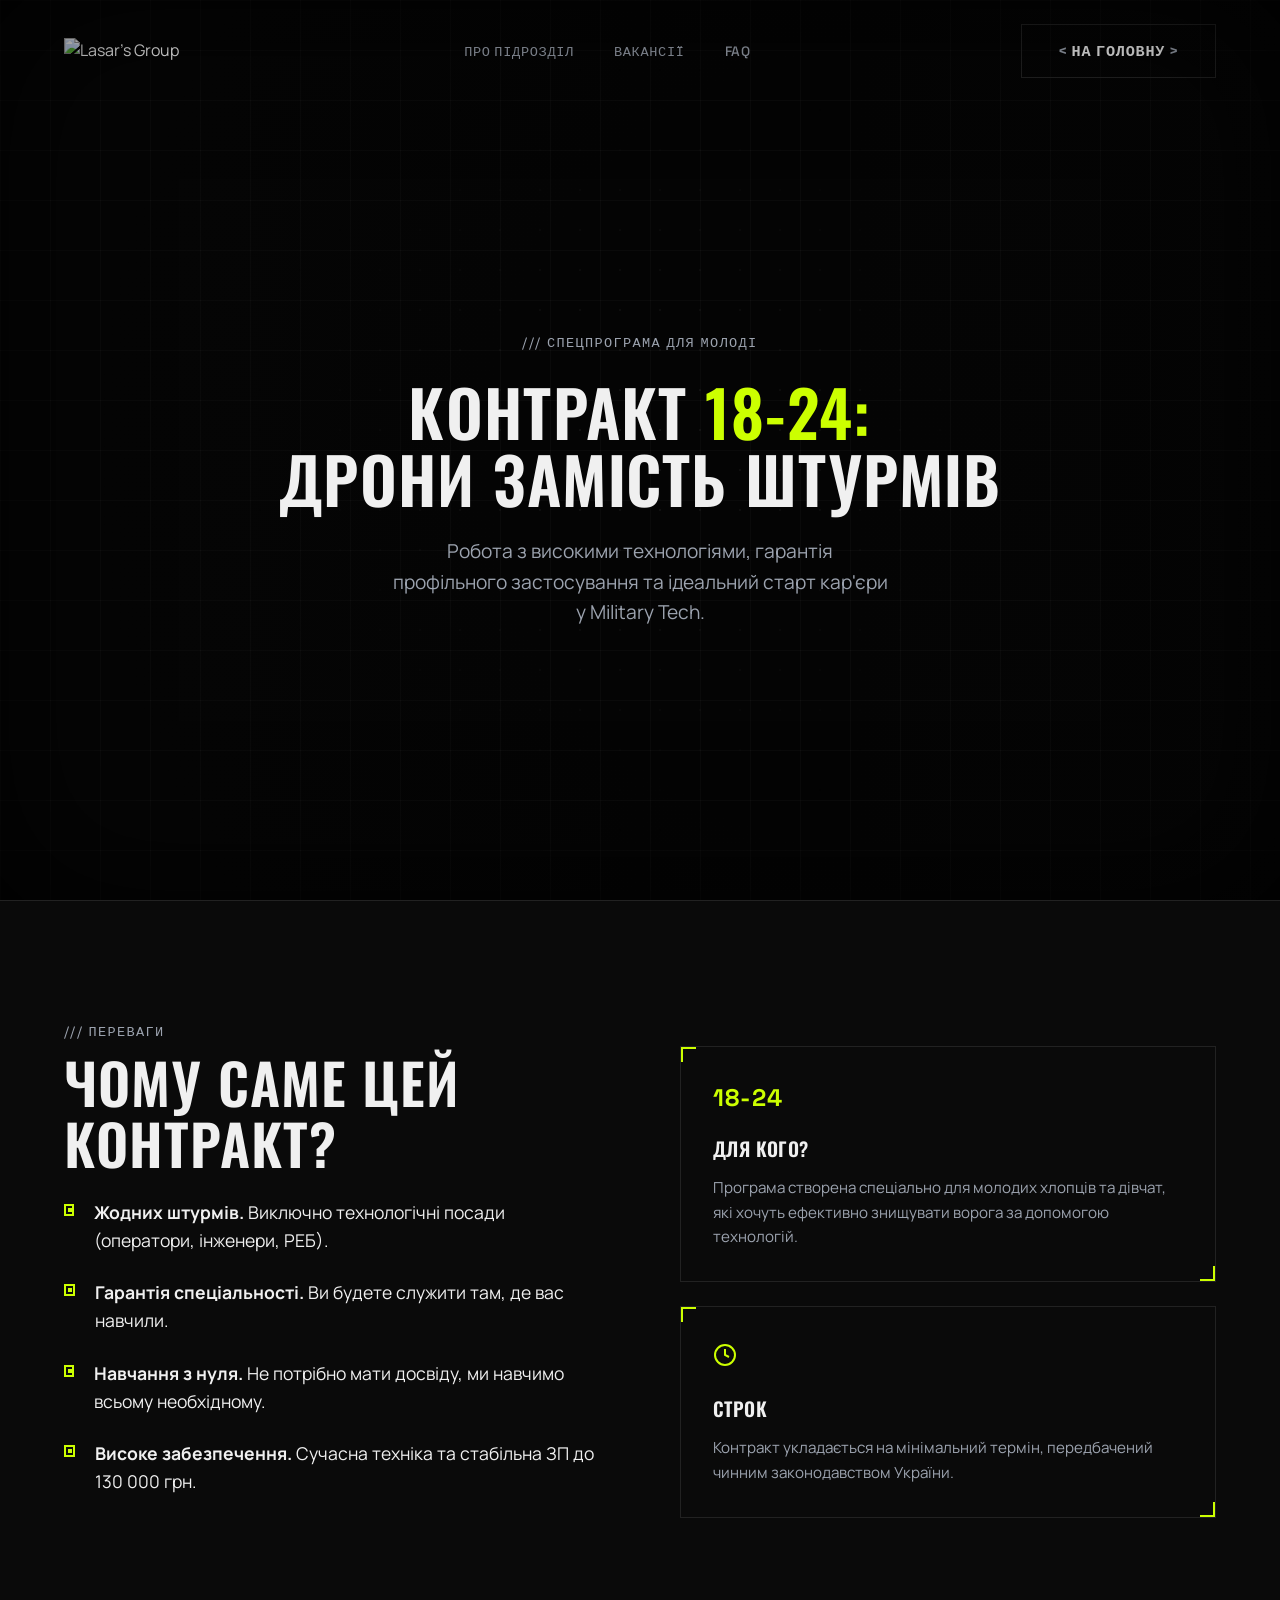
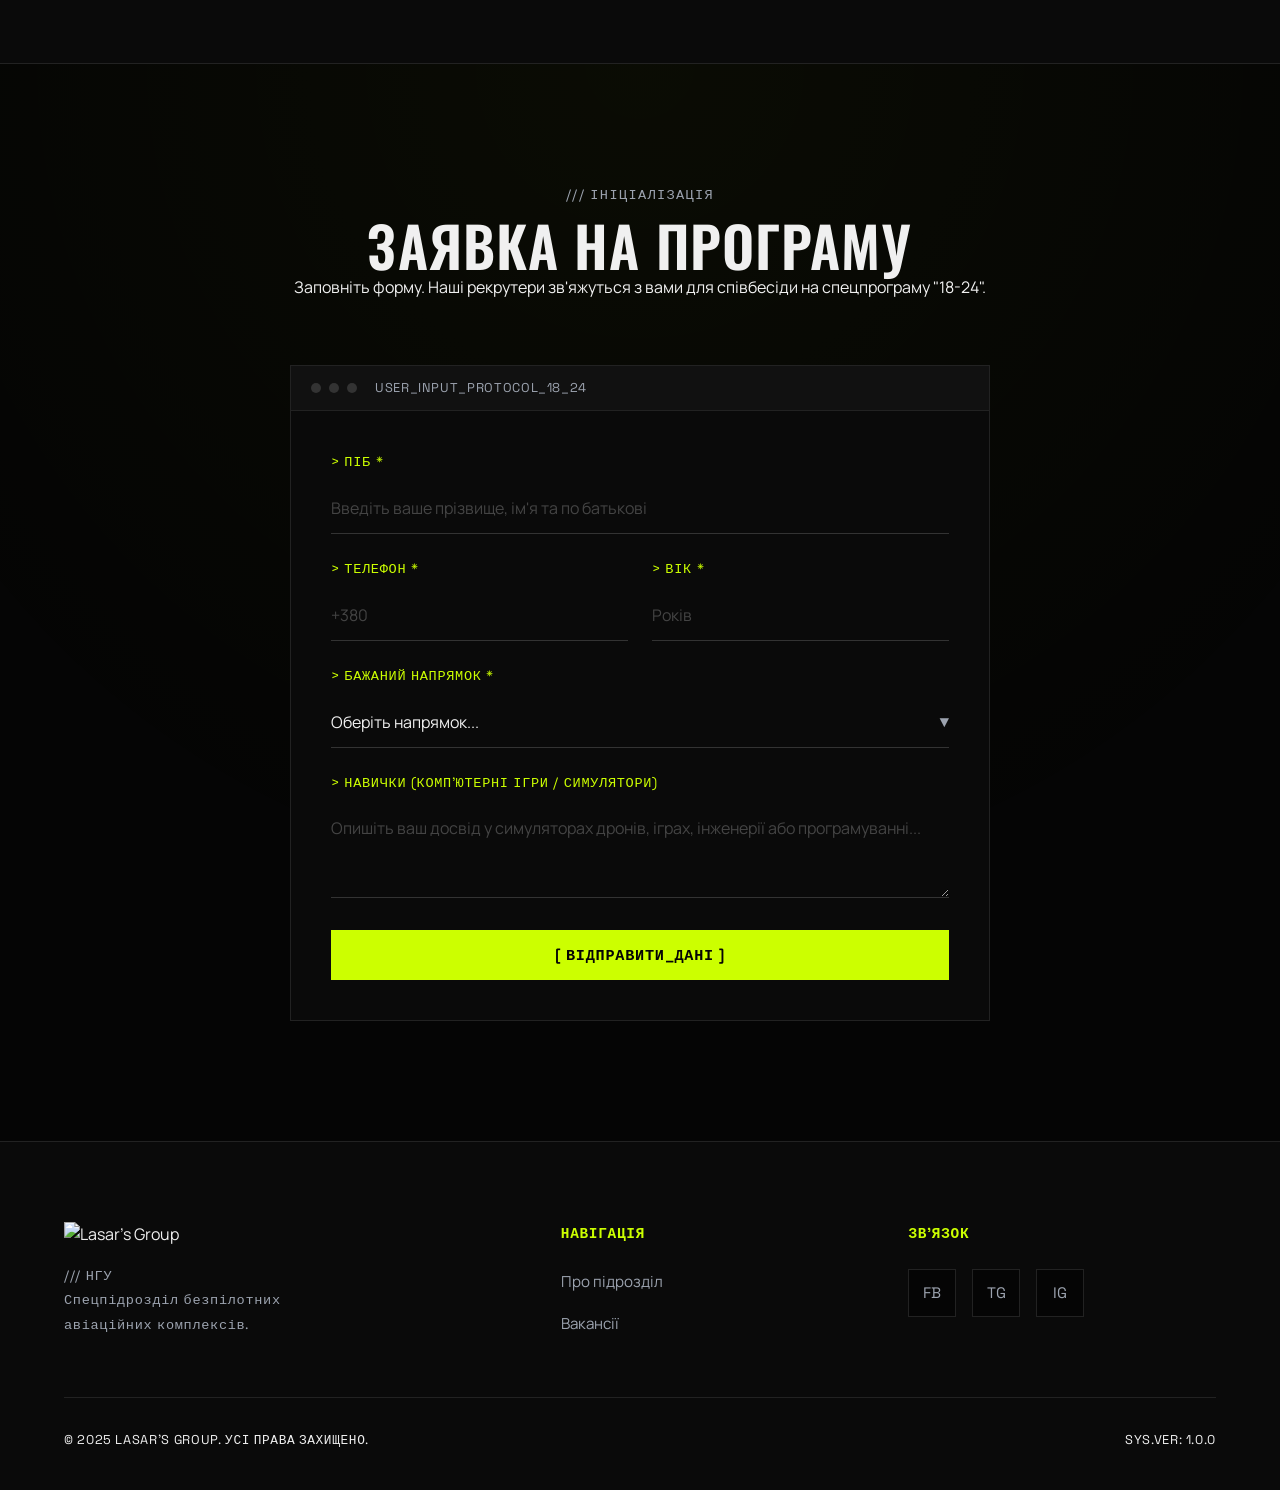
==== contract.html @ ac6b9179 "add separate contract 18-24 page" ====
<!DOCTYPE html>
<html lang="uk">
<head>
    <meta charset="UTF-8">
    <meta name="viewport" content="width=device-width, initial-scale=1.0">
    <meta name="description" content="Спецпрограма «Контракт 18-24: дрони» у спецпідрозділі Lasar's group. Ідеальний старт кар'єри у Military Tech без штурмових підрозділів.">
    <title>Контракт 18-24: Дрони — Lasar's Group</title>
    
    <link rel="icon" type="image/png" href="https://lasarsgroup.army/assets/logo-header-D6M71Ddd.png">
    <link rel="preconnect" href="https://fonts.googleapis.com">
    <link rel="preconnect" href="https://fonts.gstatic.com" crossorigin>
    <link href="https://fonts.googleapis.com/css2?family=Manrope:wght@400;500;600&family=Oswald:wght@500;600;700&family=Space+Grotesk:wght@500;700&display=swap" rel="stylesheet">
    <link rel="stylesheet" href="style.css">
</head>
<body>

    <div class="hud-overlay"></div>

    <!-- Header Navigation -->
    <header class="header" id="header">
        <div class="container header-inner">
            <a href="index.html" class="logo">
                <img src="https://lasarsgroup.army/assets/logo-header-D6M71Ddd.png" alt="Lasar's Group" width="130">
            </a>
            <nav class="nav">
                <ul class="nav-list">
                    <li><a href="index.html#about" class="nav-link">Про підрозділ</a></li>
                    <li><a href="index.html#vacancies" class="nav-link">Вакансії</a></li>
                    <li><a href="index.html#faq" class="nav-link">FAQ</a></li>
                </ul>
            </nav>
            <a href="index.html" class="btn btn-outline nav-btn">
                <span class="btn-bracket"><</span> На головну <span class="btn-bracket">></span>
            </a>
            
            <button class="mobile-toggle" aria-label="Відкрити меню" id="mobile-toggle">
                <span></span>
                <span></span>
                <span></span>
            </button>
        </div>
        
        <!-- Mobile Menu -->
        <div class="mobile-menu" id="mobile-menu">
            <ul class="mobile-nav-list">
                <li><a href="index.html#about" class="mobile-link">Про підрозділ</a></li>
                <li><a href="index.html#vacancies" class="mobile-link">Вакансії</a></li>
                <li><a href="index.html#faq" class="mobile-link">FAQ</a></li>
            </ul>
            <a href="index.html" class="btn btn-primary mobile-apply">На головну</a>
        </div>
    </header>

    <main>
        <!-- Contract Hero -->
        <section class="hero" style="min-height: 60vh;">
            <div class="hero-bg" style="opacity: 0.2; background-image: url('https://lasarsgroup.army/assets/finaly-accept-3Ueftpqy.png');"></div>
            <div class="hero-grid"></div>
            <div class="container hero-container" style="padding-top: 100px;">
                <div class="hero-content text-center" style="margin: 0 auto;">
                    <div class="tech-label">/// СПЕЦПРОГРАМА ДЛЯ МОЛОДІ</div>
                    <h1 class="hero-title">
                        КОНТРАКТ <span class="text-neon">18-24:</span><br>
                        ДРОНИ ЗАМІСТЬ ШТУРМІВ
                    </h1>
                    <p class="hero-desc" style="margin: 0 auto 2.5rem;">Робота з високими технологіями, гарантія профільного застосування та ідеальний старт кар'єри у Military Tech.</p>
                </div>
            </div>
        </section>

        <!-- Contract Details -->
        <section class="section bg-surface">
            <div class="container">
                <div class="req-container">
                    <div class="req-content">
                        <div class="tech-label mb-2">/// ПЕРЕВАГИ</div>
                        <h2 class="section-title mb-4">ЧОМУ САМЕ ЦЕЙ КОНТРАКТ?</h2>
                        <ul class="offer-list mb-5">
                            <li>
                                <div class="list-marker"></div>
                                <span><strong>Жодних штурмів.</strong> Виключно технологічні посади (оператори, інженери, РЕБ).</span>
                            </li>
                            <li>
                                <div class="list-marker"></div>
                                <span><strong>Гарантія спеціальності.</strong> Ви будете служити там, де вас навчили.</span>
                            </li>
                            <li>
                                <div class="list-marker"></div>
                                <span><strong>Навчання з нуля.</strong> Не потрібно мати досвіду, ми навчимо всьому необхідному.</span>
                            </li>
                            <li>
                                <div class="list-marker"></div>
                                <span><strong>Високе забезпечення.</strong> Сучасна техніка та стабільна ЗП до 130 000 грн.</span>
                            </li>
                        </ul>
                    </div>
                    
                    <div class="req-grid">
                        <div class="req-box frame-box">
                            <div class="req-icon font-tech">18-24</div>
                            <h4 class="req-title">ДЛЯ КОГО?</h4>
                            <p class="req-desc">Програма створена спеціально для молодих хлопців та дівчат, які хочуть ефективно знищувати ворога за допомогою технологій.</p>
                            <div class="frame-corner top-left"></div>
                            <div class="frame-corner bottom-right"></div>
                        </div>
                        <div class="req-box frame-box">
                            <div class="req-icon">
                                <svg width="24" height="24" viewBox="0 0 24 24" fill="none" stroke="currentColor" stroke-width="2"><circle cx="12" cy="12" r="10"></circle><polyline points="12 6 12 12 16 14"></polyline></svg>
                            </div>
                            <h4 class="req-title">СТРОК</h4>
                            <p class="req-desc">Контракт укладається на мінімальний термін, передбачений чинним законодавством України.</p>
                            <div class="frame-corner top-left"></div>
                            <div class="frame-corner bottom-right"></div>
                        </div>
                    </div>
                </div>
            </div>
        </section>

        <!-- Apply Form Section -->
        <section id="apply" class="apply section form-bg">
            <div class="container container-sm relative z-10">
                <div class="section-header text-center mb-5">
                    <div class="tech-label mb-2">/// ІНІЦІАЛІЗАЦІЯ</div>
                    <h2 class="section-title">ЗАЯВКА НА ПРОГРАМУ</h2>
                    <p class="apply-desc">Заповніть форму. Наші рекрутери зв'яжуться з вами для співбесіди на спецпрограму "18-24".</p>
                </div>
                
                <form class="apply-form terminal-box" id="applyForm">
                    <div class="terminal-header">
                        <div class="term-dot"></div>
                        <div class="term-dot"></div>
                        <div class="term-dot"></div>
                        <span class="term-title font-tech">USER_INPUT_PROTOCOL_18_24</span>
                    </div>
                    
                    <div class="form-body">
                        <div class="form-group">
                            <label for="name" class="form-label font-tech">> ПІБ *</label>
                            <input type="text" id="name" name="name" class="form-control" required placeholder="Введіть ваше прізвище, ім'я та по батькові">
                        </div>
                        
                        <div class="form-row">
                            <div class="form-group">
                                <label for="phone" class="form-label font-tech">> ТЕЛЕФОН *</label>
                                <input type="tel" id="phone" name="phone" class="form-control" required placeholder="+380">
                            </div>
                            <div class="form-group">
                                <label for="age" class="form-label font-tech">> ВІК *</label>
                                <input type="number" id="age" name="age" class="form-control" required placeholder="Років" min="18" max="24">
                            </div>
                        </div>

                        <div class="form-group" style="display: none;">
                            <input type="hidden" id="military_status" name="military_status" value="civilian">
                        </div>
                        
                        <div class="form-group">
                            <label for="vacancy" class="form-label font-tech">> БАЖАНИЙ НАПРЯМОК *</label>
                            <div class="select-wrapper">
                                <select id="vacancy" name="vacancy" class="form-control" required>
                                    <option value="" disabled selected>Оберіть напрямок...</option>
                                    <option value="fpv">Оператор FPV / БпАК</option>
                                    <option value="reb">Спеціаліст з РЕБ / РЕР</option>
                                    <option value="engineer">Інженер / Технік</option>
                                </select>
                            </div>
                        </div>

                        <div class="form-group">
                            <label for="experience" class="form-label font-tech">> НАВИЧКИ (КОМП'ЮТЕРНІ ІГРИ / СИМУЛЯТОРИ)</label>
                            <textarea id="experience" name="experience" class="form-control" rows="3" placeholder="Опишіть ваш досвід у симуляторах дронів, іграх, інженерії або програмуванні..."></textarea>
                        </div>

                        <button type="submit" class="btn btn-primary btn-block submit-btn font-tech">
                            [ ВІДПРАВИТИ_ДАНІ ]
                        </button>
                        
                        <div class="form-status" id="formStatus" style="display: none;">
                            <span class="font-tech text-neon">> STATUS: SUCCESS. ДАНІ ПРИЙНЯТО. ОЧІКУЙТЕ НА ЗВ'ЯЗОК.</span>
                        </div>
                    </div>
                </form>
            </div>
        </section>
    </main>

    <!-- Footer -->
    <footer class="footer">
        <div class="container">
            <div class="footer-grid">
                <div class="footer-brand">
                    <img src="https://lasarsgroup.army/assets/logo-header-D6M71Ddd.png" alt="Lasar's Group" width="160">
                    <p class="footer-desc mt-3 font-tech text-light">
                        /// НГУ<br>
                        Спецпідрозділ безпілотних авіаційних комплексів.
                    </p>
                </div>
                
                <div class="footer-links">
                    <div class="footer-col">
                        <h4 class="footer-title font-tech text-neon">НАВІГАЦІЯ</h4>
                        <ul>
                            <li><a href="index.html#about">Про підрозділ</a></li>
                            <li><a href="index.html#vacancies">Вакансії</a></li>
                        </ul>
                    </div>
                    
                    <div class="footer-col">
                        <h4 class="footer-title font-tech text-neon">ЗВ'ЯЗОК</h4>
                        <div class="social-links">
                            <a href="#" class="social-btn" aria-label="Facebook">FB</a>
                            <a href="#" class="social-btn" aria-label="Telegram">TG</a>
                            <a href="#" class="social-btn" aria-label="Instagram">IG</a>
                        </div>
                    </div>
                </div>
            </div>
            
            <div class="footer-bottom border-t font-tech">
                <p>&copy; 2025 LASAR'S GROUP. УСІ ПРАВА ЗАХИЩЕНО.</p>
                <p class="created-with">SYS.VER: 1.0.0</p>
            </div>
        </div>
    </footer>

    <script src="script.js"></script>
</body>
</html>
---- style.css ----
/* Base Variables & Settings */
:root {
  --bg-dark: #050505;
  --bg-surface: #0a0a0a;
  --bg-card: #111111;
  --text-white: #f0f0f0;
  --text-light: #9ca3af;
  --text-dark: #050505;
  --neon-green: #ccff00; /* Tactical lime green */
  --neon-glow: rgba(204, 255, 0, 0.15);
  --border-color: #222222;
  --border-highlight: #333333;

  --font-main: "Manrope", sans-serif;
  --font-heading: "Oswald", sans-serif;
  --font-tech: "Space Grotesk", monospace;

  --transition-fast: 0.2s cubic-bezier(0.4, 0, 0.2, 1);
  --transition-slow: 0.4s cubic-bezier(0.4, 0, 0.2, 1);
}

* {
  margin: 0;
  padding: 0;
  box-sizing: border-box;
}

html {
  scroll-behavior: smooth;
  font-size: 16px;
}

body {
  font-family: var(--font-main);
  background-color: var(--bg-dark);
  color: var(--text-white);
  line-height: 1.6;
  -webkit-font-smoothing: antialiased;
  -moz-osx-font-smoothing: grayscale;
  position: relative;
}

/* Subtle HUD Grid Background */
body::before {
  content: "";
  position: fixed;
  top: 0;
  left: 0;
  width: 100vw;
  height: 100vh;
  background-image:
    linear-gradient(rgba(255, 255, 255, 0.03) 1px, transparent 1px),
    linear-gradient(90deg, rgba(255, 255, 255, 0.03) 1px, transparent 1px);
  background-size: 50px 50px;
  z-index: -2;
  pointer-events: none;
}

.hud-overlay {
  position: fixed;
  top: 0;
  left: 0;
  width: 100vw;
  height: 100vh;
  box-shadow: inset 0 0 150px rgba(0, 0, 0, 0.9);
  z-index: 9999;
  pointer-events: none;
}

/* Typography Utilities */
h1,
h2,
h3,
h4,
h5,
h6 {
  font-family: var(--font-heading);
  text-transform: uppercase;
  font-weight: 600;
  letter-spacing: 0.02em;
}

.font-tech {
  font-family: var(--font-tech);
  letter-spacing: 0.05em;
}

.tech-label {
  font-family: var(--font-tech);
  font-size: 0.85rem;
  color: var(--text-light);
  letter-spacing: 0.1em;
  text-transform: uppercase;
}

.text-white {
  color: var(--text-white);
}
.text-light {
  color: var(--text-light);
}
.text-dark {
  color: var(--text-dark);
}
.text-neon {
  color: var(--neon-green);
}
.text-center {
  text-align: center;
}
.mb-2 {
  margin-bottom: 0.5rem;
}
.mb-4 {
  margin-bottom: 1.5rem;
}
.mb-5 {
  margin-bottom: 3rem;
}
.mt-3 {
  margin-top: 1rem;
}
.relative {
  position: relative;
}
.z-10 {
  z-index: 10;
}

a {
  text-decoration: none;
  color: inherit;
  transition: var(--transition-fast);
}

ul {
  list-style: none;
}

img {
  max-width: 100%;
  height: auto;
  display: block;
}

/* Layout Utilities */
.container {
  width: 100%;
  max-width: 1200px;
  margin: 0 auto;
  padding: 0 24px;
}

.container-sm {
  max-width: 800px;
}

.section {
  padding: 120px 0;
  position: relative;
}

.bg-surface {
  background-color: var(--bg-surface);
  border-top: 1px solid var(--border-color);
  border-bottom: 1px solid var(--border-color);
}

.section-header {
  margin-bottom: 4rem;
}

.section-title {
  font-size: 2.5rem;
  line-height: 1.1;
}

@media (min-width: 768px) {
  .section-title {
    font-size: 3.5rem;
  }
}

/* Structural/Tactical Accents */
.frame-box {
  position: relative;
  padding: 2px;
}

.frame-corner {
  position: absolute;
  width: 15px;
  height: 15px;
  border: 2px solid var(--neon-green);
  z-index: 2;
}

.frame-corner.top-left {
  top: 0;
  left: 0;
  border-right: none;
  border-bottom: none;
}
.frame-corner.top-right {
  top: 0;
  right: 0;
  border-left: none;
  border-bottom: none;
}
.frame-corner.bottom-left {
  bottom: 0;
  left: 0;
  border-right: none;
  border-top: none;
}
.frame-corner.bottom-right {
  bottom: 0;
  right: 0;
  border-left: none;
  border-top: none;
}

/* Buttons */
.btn {
  display: inline-flex;
  align-items: center;
  justify-content: center;
  padding: 14px 32px;
  font-family: var(--font-tech);
  font-size: 0.95rem;
  font-weight: 700;
  letter-spacing: 0.05em;
  cursor: pointer;
  border-radius: 0; /* Sharp edges */
  transition: var(--transition-fast);
  text-transform: uppercase;
  position: relative;
}

.btn-bracket {
  color: var(--text-light);
  transition: var(--transition-fast);
  margin: 0 4px;
}

.btn-sm {
  padding: 10px 24px;
  font-size: 0.85rem;
}
.btn-lg {
  padding: 18px 40px;
  font-size: 1rem;
}
.btn-block {
  width: 100%;
}

.btn-primary {
  background-color: var(--neon-green);
  color: var(--bg-dark);
  border: 1px solid var(--neon-green);
}

.btn-primary:hover {
  background-color: #d4ff33;
  box-shadow: 0 0 20px var(--neon-glow);
}

.btn-outline {
  background-color: transparent;
  color: var(--text-white);
  border: 1px solid var(--border-color);
}

.btn-outline:hover {
  border-color: var(--neon-green);
  background-color: rgba(204, 255, 0, 0.05);
}

.btn-outline:hover .btn-bracket {
  color: var(--neon-green);
}

.btn-dark {
  background-color: var(--bg-dark);
  color: var(--neon-green);
  border: 1px solid var(--bg-dark);
}

.btn-dark:hover {
  background-color: var(--bg-surface);
}

/* Header */
.header {
  position: fixed;
  top: 0;
  left: 0;
  width: 100%;
  z-index: 1000;
  padding: 24px 0;
  background-color: transparent;
  transition:
    background-color var(--transition-fast),
    padding var(--transition-fast),
    border var(--transition-fast);
  border-bottom: 1px solid transparent;
}

.header.scrolled {
  background-color: rgba(5, 5, 5, 0.9);
  backdrop-filter: blur(12px);
  padding: 16px 0;
  border-bottom: 1px solid var(--border-color);
}

.header-inner {
  display: flex;
  justify-content: space-between;
  align-items: center;
}

.nav-list {
  display: flex;
  gap: 40px;
}

.nav-link {
  font-size: 0.85rem;
  font-family: var(--font-tech);
  text-transform: uppercase;
  font-weight: 500;
  color: var(--text-light);
  letter-spacing: 0.05em;
}

.nav-link:hover {
  color: var(--neon-green);
}

.mobile-toggle {
  display: none;
  flex-direction: column;
  gap: 6px;
  background: none;
  border: none;
  cursor: pointer;
  z-index: 1001;
}

.mobile-toggle span {
  width: 30px;
  height: 2px;
  background-color: var(--text-white);
  transition: var(--transition-fast);
}

.mobile-menu {
  position: fixed;
  top: 0;
  right: -100%;
  width: 100%;
  height: 100vh;
  background-color: var(--bg-dark);
  display: flex;
  flex-direction: column;
  justify-content: center;
  align-items: center;
  transition: var(--transition-slow);
  z-index: 999;
  border-left: 1px solid var(--border-color);
}

.mobile-menu.active {
  right: 0;
}

.mobile-nav-list {
  display: flex;
  flex-direction: column;
  gap: 32px;
  text-align: center;
  margin-bottom: 48px;
}

.mobile-link {
  font-size: 1.5rem;
  font-family: var(--font-tech);
  text-transform: uppercase;
}

@media (max-width: 992px) {
  .nav {
    display: none;
  }
  .nav-btn {
    display: none;
  }
  .mobile-toggle {
    display: flex;
  }
}

/* Hero Section */
.hero {
  position: relative;
  height: 100vh;
  min-height: 700px;
  display: flex;
  align-items: center;
}

.hero-bg {
  position: absolute;
  top: 0;
  left: 0;
  width: 100%;
  height: 100%;
  background-image: url("https://lasarsgroup.army/assets/new-vac-6-CpSp0lPI.png");
  background-size: cover;
  background-position: center;
  z-index: -1;
}

/* Better Vignette/Gradient for Hero */
.hero-bg::after {
  content: "";
  position: absolute;
  top: 0;
  left: 0;
  width: 100%;
  height: 100%;
  background:
    radial-gradient(circle at 70% 50%, transparent 0%, var(--bg-dark) 80%),
    linear-gradient(
      to right,
      var(--bg-dark) 0%,
      rgba(5, 5, 5, 0.4) 50%,
      var(--bg-dark) 100%
    );
}

.hero-grid {
  position: absolute;
  top: 50%;
  left: 50%;
  transform: translate(-50%, -50%);
  width: 800px;
  height: 800px;
  background-image: radial-gradient(
    var(--border-highlight) 1px,
    transparent 1px
  );
  background-size: 40px 40px;
  opacity: 0.3;
  z-index: 0;
  border-radius: 50%;
  mask-image: radial-gradient(circle, black 0%, transparent 70%);
  -webkit-mask-image: radial-gradient(circle, black 0%, transparent 70%);
}

.hero-content {
  max-width: 750px;
  position: relative;
  z-index: 1;
}

.hero-title {
  font-size: 4rem;
  line-height: 1.05;
  margin: 1.5rem 0;
  color: var(--text-white);
}

.hero-desc {
  font-size: 1.2rem;
  color: var(--text-light);
  margin-bottom: 2.5rem;
  max-width: 500px;
}

.hero-scroll-indicator {
  position: absolute;
  bottom: 40px;
  left: 50%;
  transform: translateX(-50%);
  display: flex;
  flex-direction: column;
  align-items: center;
  gap: 12px;
  opacity: 0.6;
}

.hero-scroll-indicator .line {
  width: 1px;
  height: 40px;
  background: linear-gradient(to bottom, var(--text-white), transparent);
}

@media (max-width: 768px) {
  .hero-title {
    font-size: 2.8rem;
  }
  .hero-desc {
    font-size: 1.1rem;
  }
}

/* About Section */
.about-container {
  display: grid;
  grid-template-columns: 1.2fr 1fr;
  gap: 80px;
  align-items: center;
}

.about-desc {
  font-size: 1.15rem;
  color: var(--text-light);
  margin-bottom: 3rem;
}

.stats-grid {
  display: grid;
  grid-template-columns: 1fr 1fr;
  gap: 40px;
}

.border-tl {
  border-left: 2px solid var(--neon-green);
  padding-left: 16px;
}

.stat-item {
  display: flex;
  flex-direction: column;
}

.stat-number {
  font-size: 2.5rem;
  font-weight: 700;
  line-height: 1;
  margin-bottom: 0.5rem;
}

.stat-label {
  color: var(--text-light);
  font-size: 0.8rem;
  font-family: var(--font-tech);
  letter-spacing: 0.05em;
}

.about-image img {
  filter: grayscale(100%) contrast(1.2);
  transition: filter var(--transition-slow);
}

.about-image:hover img {
  filter: grayscale(0%) contrast(1);
}

@media (max-width: 992px) {
  .about-container {
    grid-template-columns: 1fr;
    gap: 60px;
  }
}

/* Video Section */
.video-container {
  position: relative;
  width: 100%;
  padding-bottom: 56.25%; /* 16:9 Aspect Ratio */
  background-color: var(--bg-card);
  height: 0;
  overflow: hidden;
  box-shadow: 0 20px 40px rgba(0, 0, 0, 0.5);
}

.video-container iframe {
  position: absolute;
  top: 0;
  left: 0;
  width: 100%;
  height: 100%;
  filter: grayscale(30%) contrast(1.1);
  transition: filter var(--transition-slow);
}

.video-container:hover iframe {
  filter: grayscale(0%) contrast(1);
}

/* Gallery Section */
.overflow-hidden {
  overflow: hidden;
}

.gallery-scroll-container {
  width: 100%;
  padding: 0 0 40px;
  overflow-x: auto;
  scrollbar-width: none; /* Firefox */
  -ms-overflow-style: none; /* IE and Edge */
  cursor: grab;
}

.gallery-scroll-container:active {
  cursor: grabbing;
}

.gallery-scroll-container::-webkit-scrollbar {
  display: none; /* Chrome, Safari and Opera */
}

.gallery-scroll-track {
  display: flex;
  gap: 30px;
  width: max-content;
  margin: 0 auto;
  padding: 0 20vw; /* padding for center alignment effect */
}

.gallery-item {
  position: relative;
  height: 450px;
  width: auto;
  flex-shrink: 0;
  overflow: hidden;
  background-color: var(--bg-card);
  border: 1px solid var(--border-color);
  display: flex;
  justify-content: center;
  align-items: center;
  padding: 10px;
}

.gallery-item img {
  width: auto;
  height: 100%;
  object-fit: contain;
  filter: grayscale(80%) contrast(1.2);
  transition: filter var(--transition-slow);
  pointer-events: none; /* Prevents image dragging issues */
}

.gallery-item:hover img {
  filter: grayscale(0%) contrast(1);
}

@media (max-width: 992px) {
  .gallery-item {
    height: 350px;
  }
}

@media (max-width: 768px) {
  .gallery-item {
    height: 280px;
  }
}

/* Vacancies Section */
.vacancies-grid {
  display: grid;
  grid-template-columns: repeat(auto-fill, minmax(320px, 1fr));
  gap: 20px;
}

.vacancy-card {
  background-color: var(--bg-card);
  padding: 40px 32px;
  border: 1px solid var(--border-color);
  position: relative;
  transition: var(--transition-fast);
  overflow: hidden;
}

.card-glow {
  position: absolute;
  top: 0;
  left: 0;
  width: 2px;
  height: 100%;
  background-color: var(--neon-green);
  transform: scaleY(0);
  transform-origin: bottom;
  transition: transform var(--transition-fast);
}

.vacancy-card:hover {
  border-color: var(--border-highlight);
  background-color: #151515;
}

.vacancy-card:hover .card-glow {
  transform: scaleY(1);
}

.vacancy-header {
  margin-bottom: 16px;
}

.vacancy-num {
  font-size: 1rem;
  display: block;
  margin-bottom: 8px;
}

.vacancy-title {
  font-size: 1.4rem;
}

.vacancy-desc {
  color: var(--text-light);
  font-size: 0.95rem;
}

.vacancy-card.highlight {
  background-color: var(--neon-green);
  border-color: var(--neon-green);
  box-shadow: 0 0 20px rgba(204, 255, 0, 0.2);
}

.vacancy-card.highlight .vacancy-num,
.vacancy-card.highlight .vacancy-title,
.vacancy-card.highlight .vacancy-desc {
  color: var(--bg-dark) !important;
}

.vacancy-card.highlight:hover {
  background-color: #d4ff33;
  border-color: #d4ff33;
  box-shadow: 0 0 30px rgba(204, 255, 0, 0.4);
}

/* Contract 18-24 Section */
.contract-wrapper {
  background-color: var(--bg-surface);
  border: 1px solid var(--border-color);
  padding: 40px;
}

.contract-grid {
  display: grid;
  grid-template-columns: 1.2fr 1fr;
  gap: 60px;
  align-items: center;
}

.contract-subtitle {
  font-size: 1.5rem;
  letter-spacing: 0.1em;
}

.contract-desc {
  font-size: 1.1rem;
  color: var(--text-white);
  line-height: 1.8;
}

.contract-features {
  display: flex;
  flex-direction: column;
  gap: 16px;
}

.feature-item {
  display: flex;
  align-items: center;
  gap: 16px;
  font-size: 1.1rem;
  font-weight: 500;
}

.feature-icon {
  font-size: 1.2rem;
  font-weight: 700;
}

.contract-image {
  position: relative;
  border: 1px solid var(--border-highlight);
  padding: 10px;
  background-color: var(--bg-dark);
}

.contract-image img {
  width: 100%;
  height: auto;
  filter: grayscale(80%) contrast(1.1);
  transition: filter var(--transition-slow);
}

.contract-image:hover img {
  filter: grayscale(0%) contrast(1);
}

@media (max-width: 992px) {
  .contract-grid {
    grid-template-columns: 1fr;
    gap: 40px;
  }
}

@media (max-width: 768px) {
  .contract-wrapper {
    padding: 24px;
  }
}

/* Requirements Section */
.req-container {
  display: grid;
  grid-template-columns: 1fr 1fr;
  gap: 80px;
  align-items: center;
}

.offer-list {
  display: flex;
  flex-direction: column;
  gap: 24px;
}

.offer-list li {
  display: flex;
  align-items: flex-start;
  gap: 20px;
  font-size: 1.1rem;
  color: var(--text-white);
}

.list-marker {
  width: 12px;
  height: 12px;
  background-color: transparent;
  border: 2px solid var(--neon-green);
  margin-top: 6px;
  position: relative;
}

.list-marker::after {
  content: "";
  position: absolute;
  top: 2px;
  left: 2px;
  width: 4px;
  height: 4px;
  background-color: var(--neon-green);
}

.req-grid {
  display: grid;
  grid-template-columns: 1fr;
  gap: 24px;
}

.req-box {
  background-color: var(--bg-surface);
  padding: 32px;
  border: 1px solid var(--border-color);
}

.req-icon {
  margin-bottom: 16px;
  color: var(--neon-green);
  font-size: 1.5rem;
  font-weight: 700;
}

.req-title {
  font-size: 1.2rem;
  margin-bottom: 12px;
}

.req-desc {
  color: var(--text-light);
  font-size: 0.95rem;
}

@media (max-width: 992px) {
  .req-container {
    grid-template-columns: 1fr;
    gap: 60px;
  }
  .req-grid {
    grid-template-columns: 1fr 1fr;
  }
}

@media (max-width: 600px) {
  .req-grid {
    grid-template-columns: 1fr;
  }
}

/* FAQ Section */
.faq-accordion {
  display: flex;
  flex-direction: column;
  gap: 12px;
  max-width: 800px;
  margin: 0 auto;
}

.faq-item {
  background-color: var(--bg-dark);
  border: 1px solid var(--border-color);
}

.faq-question {
  width: 100%;
  text-align: left;
  padding: 24px;
  background: none;
  border: none;
  color: var(--text-white);
  font-size: 1rem;
  cursor: pointer;
  display: flex;
  justify-content: space-between;
  align-items: center;
  transition: var(--transition-fast);
}

.faq-question:hover {
  color: var(--neon-green);
}

.faq-toggle-icon {
  font-size: 1.5rem;
  color: var(--neon-green);
  transition: transform var(--transition-fast);
}

.faq-item.active .faq-toggle-icon {
  transform: rotate(45deg); /* Turns + into x */
}

.faq-item.active {
  border-color: var(--border-highlight);
}

.faq-answer {
  max-height: 0;
  overflow: hidden;
  transition: max-height 0.3s ease-out;
}

.faq-answer p {
  padding: 0 24px 24px;
  color: var(--text-light);
  margin: 0;
}

/* Apply Form Section */
.form-bg {
  background-image: radial-gradient(
    circle at 50% 0%,
    rgba(204, 255, 0, 0.03) 0%,
    transparent 70%
  );
}

.terminal-box {
  max-width: 700px;
  margin: 0 auto;
  background-color: var(--bg-surface);
  border: 1px solid var(--border-color);
}

.terminal-header {
  display: flex;
  align-items: center;
  padding: 12px 20px;
  border-bottom: 1px solid var(--border-color);
  background-color: var(--bg-card);
  gap: 8px;
}

.term-dot {
  width: 10px;
  height: 10px;
  background-color: var(--border-highlight);
  border-radius: 50%;
}

.term-title {
  margin-left: 10px;
  font-size: 0.8rem;
  color: var(--text-light);
}

.form-body {
  padding: 40px;
}

.form-row {
  display: grid;
  grid-template-columns: 1fr 1fr;
  gap: 24px;
}

.form-group {
  margin-bottom: 24px;
  text-align: left;
}

.form-label {
  display: block;
  margin-bottom: 10px;
  font-size: 0.85rem;
  color: var(--neon-green);
}

.form-control {
  width: 100%;
  padding: 14px 0;
  background-color: transparent;
  border: none;
  border-bottom: 1px solid var(--border-highlight);
  color: var(--text-white);
  font-family: var(--font-main);
  font-size: 1rem;
  transition: var(--transition-fast);
  border-radius: 0;
}

.form-control:focus {
  outline: none;
  border-bottom-color: var(--neon-green);
  background-color: rgba(255, 255, 255, 0.02);
}

.form-control::placeholder {
  color: #444;
}

.select-wrapper {
  position: relative;
}

.select-wrapper::after {
  content: "▼";
  font-family: var(--font-tech);
  color: var(--text-light);
  position: absolute;
  right: 0;
  top: 50%;
  transform: translateY(-50%);
  pointer-events: none;
}

select.form-control {
  appearance: none;
  cursor: pointer;
}

select.form-control option {
  background-color: var(--bg-card);
  color: var(--text-white);
}

textarea.form-control {
  resize: vertical;
  min-height: 80px;
}

.form-status {
  margin-top: 20px;
  padding: 16px;
  background-color: rgba(204, 255, 0, 0.05);
  border-left: 2px solid var(--neon-green);
}

@media (max-width: 768px) {
  .form-body {
    padding: 24px;
  }
  .form-row {
    grid-template-columns: 1fr;
    gap: 0;
  }
}

/* Footer */
.footer {
  background-color: var(--bg-surface);
  padding: 80px 0 40px;
  border-top: 1px solid var(--border-color);
}

.footer-grid {
  display: grid;
  grid-template-columns: 2fr 3fr;
  gap: 60px;
  margin-bottom: 60px;
}

.footer-links {
  display: grid;
  grid-template-columns: 1fr 1fr;
  gap: 40px;
}

.footer-desc {
  font-size: 0.85rem;
  max-width: 250px;
  line-height: 1.8;
}

.footer-title {
  font-size: 0.9rem;
  margin-bottom: 24px;
}

.footer-col ul {
  display: flex;
  flex-direction: column;
  gap: 16px;
}

.footer-col a {
  color: var(--text-light);
  font-size: 0.95rem;
}

.footer-col a:hover {
  color: var(--text-white);
  padding-left: 8px;
}

.social-links {
  display: flex;
  gap: 16px;
}

.social-btn {
  width: 48px;
  height: 48px;
  background-color: var(--bg-dark);
  display: flex;
  justify-content: center;
  align-items: center;
  color: var(--text-light);
  border: 1px solid var(--border-color);
  font-family: var(--font-tech);
  font-size: 0.85rem;
}

.social-btn:hover {
  color: var(--bg-dark);
  background-color: var(--neon-green);
  border-color: var(--neon-green);
}

.footer-bottom {
  display: flex;
  justify-content: space-between;
  align-items: center;
  padding-top: 32px;
  border-top: 1px solid var(--border-color);
  color: var(--text-gray);
  font-size: 0.8rem;
}

@media (max-width: 768px) {
  .footer-grid {
    grid-template-columns: 1fr;
    gap: 40px;
  }
  .footer-bottom {
    flex-direction: column;
    gap: 16px;
    text-align: center;
  }
}
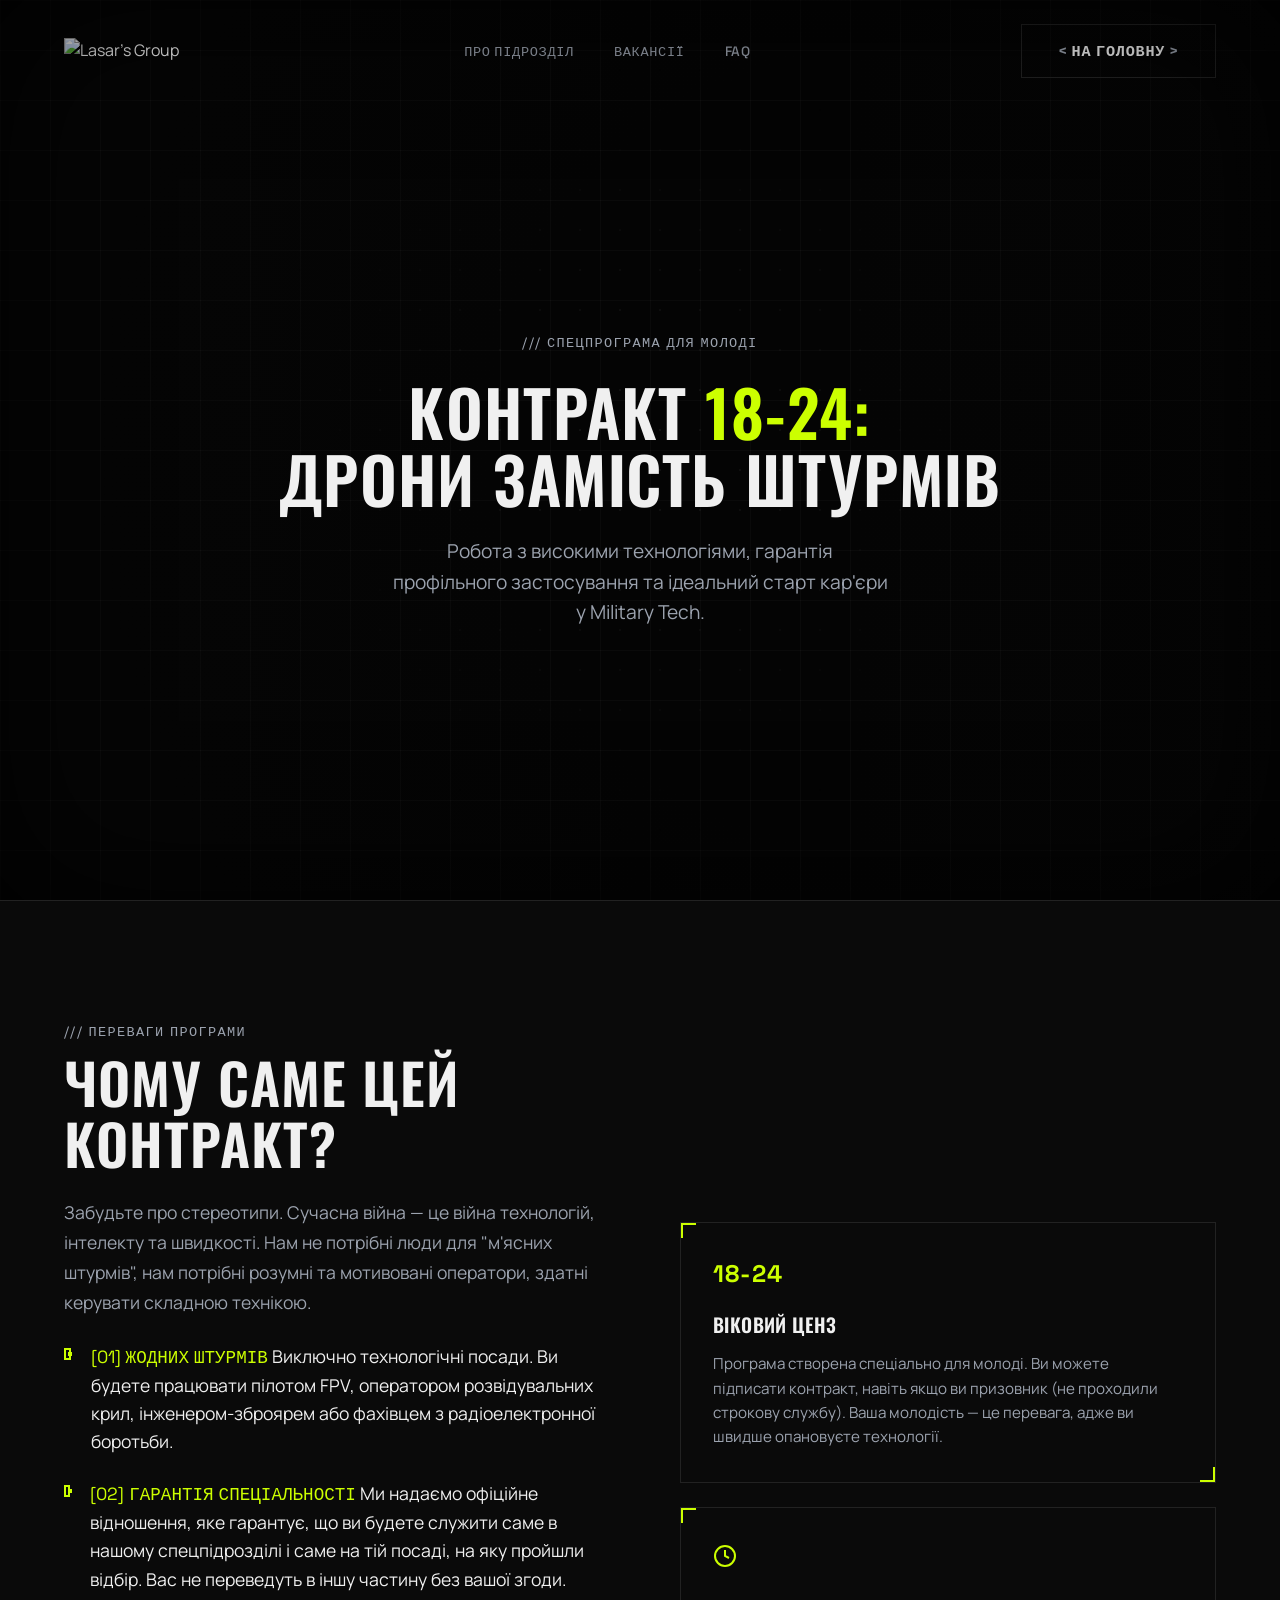
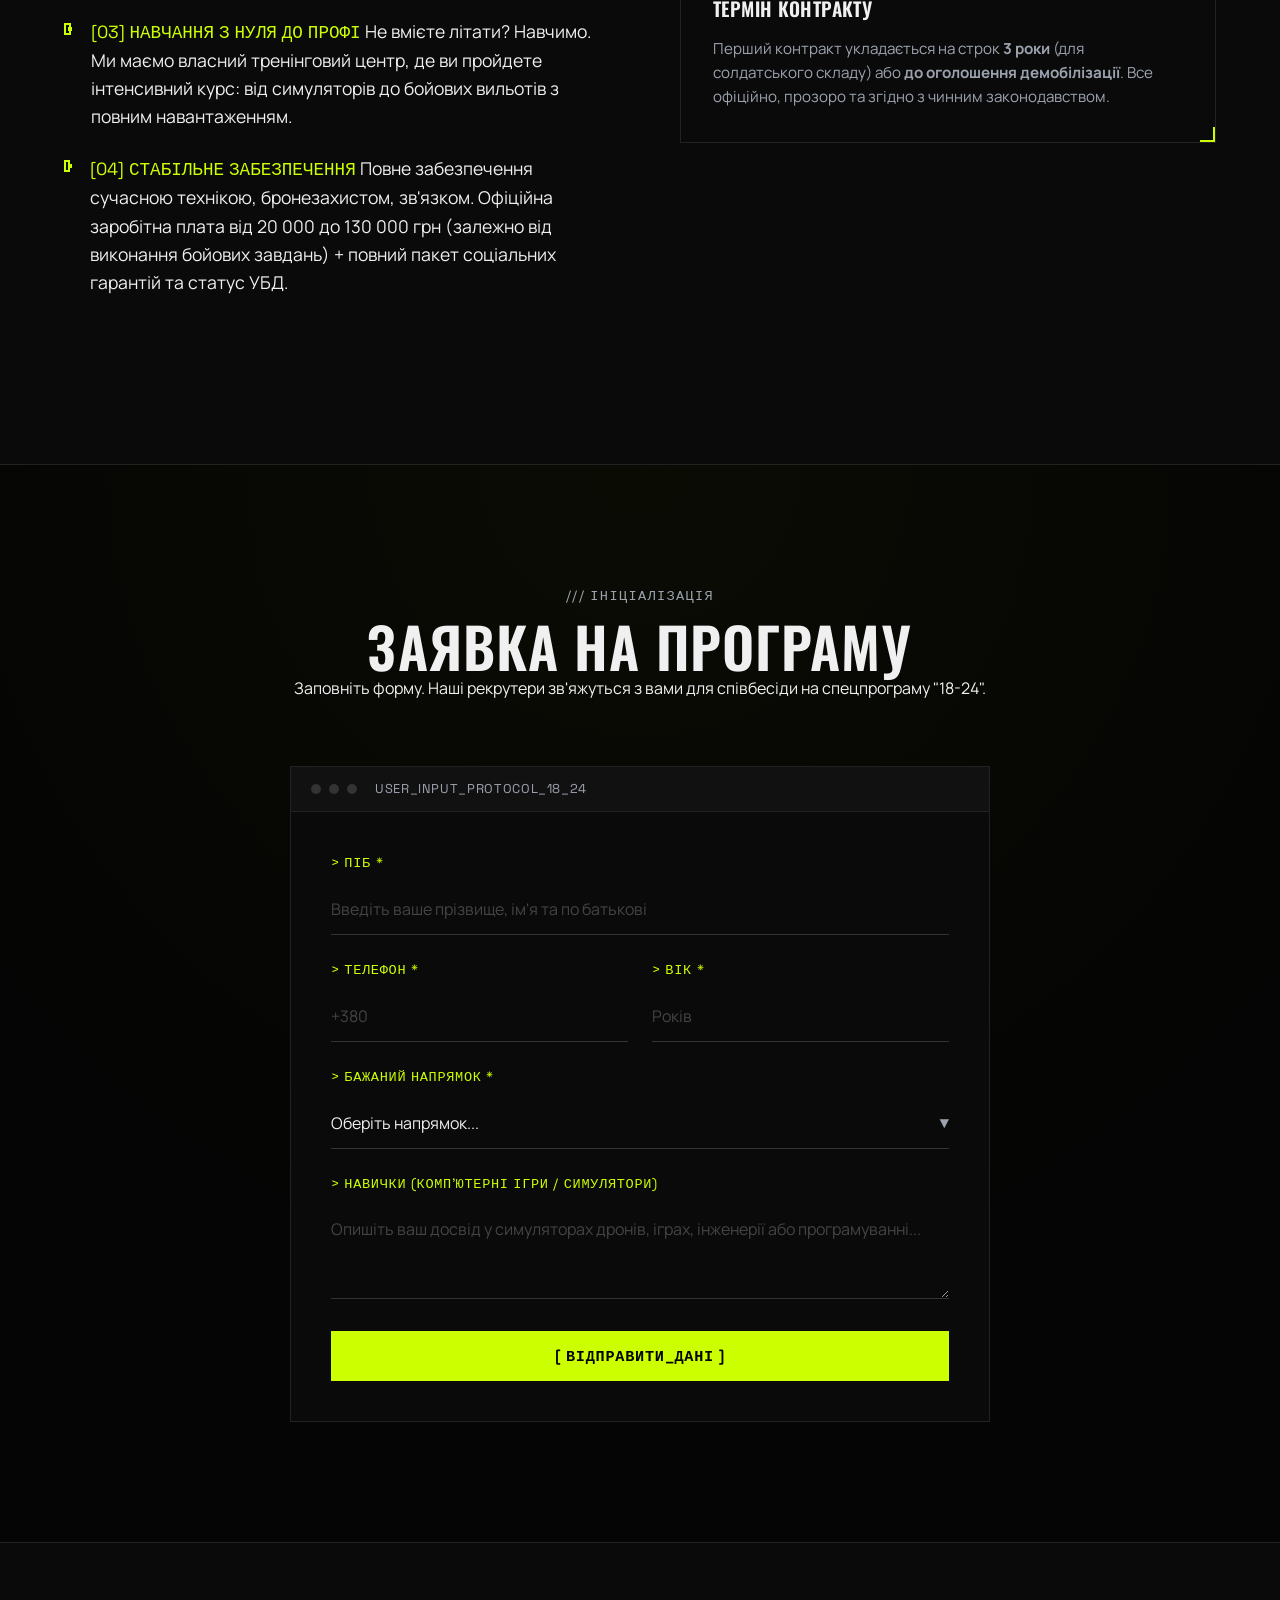
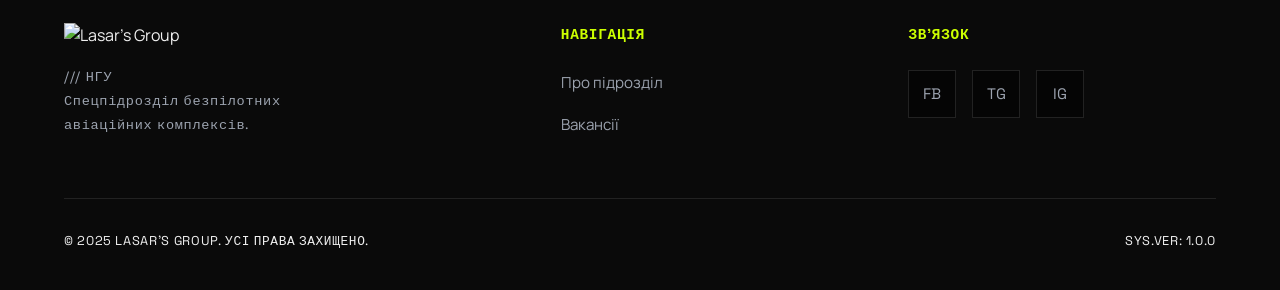
==== commit 3a20bd6c: "expand details on contract 18-24 page and fix index.html spacing" ====
--- a/contract.html
+++ b/contract.html
@@ -73,24 +73,39 @@
             <div class="container">
                 <div class="req-container">
                     <div class="req-content">
-                        <div class="tech-label mb-2">/// ПЕРЕВАГИ</div>
+                        <div class="tech-label mb-2">/// ПЕРЕВАГИ ПРОГРАМИ</div>
                         <h2 class="section-title mb-4">ЧОМУ САМЕ ЦЕЙ КОНТРАКТ?</h2>
+                        <p class="contract-desc mb-4" style="color: var(--text-light); font-size: 1.1rem; line-height: 1.7;">
+                            Забудьте про стереотипи. Сучасна війна — це війна технологій, інтелекту та швидкості. Нам не потрібні люди для "м'ясних штурмів", нам потрібні розумні та мотивовані оператори, здатні керувати складною технікою.
+                        </p>
                         <ul class="offer-list mb-5">
                             <li>
                                 <div class="list-marker"></div>
-                                <span><strong>Жодних штурмів.</strong> Виключно технологічні посади (оператори, інженери, РЕБ).</span>
-                            </li>
-                            <li>
-                                <div class="list-marker"></div>
-                                <span><strong>Гарантія спеціальності.</strong> Ви будете служити там, де вас навчили.</span>
-                            </li>
-                            <li>
-                                <div class="list-marker"></div>
-                                <span><strong>Навчання з нуля.</strong> Не потрібно мати досвіду, ми навчимо всьому необхідному.</span>
-                            </li>
-                            <li>
-                                <div class="list-marker"></div>
-                                <span><strong>Високе забезпечення.</strong> Сучасна техніка та стабільна ЗП до 130 000 грн.</span>
+                                <div>
+                                    <span class="d-block mb-1" style="color: var(--neon-green); font-family: var(--font-tech);">[01] ЖОДНИХ ШТУРМІВ</span>
+                                    <span>Виключно технологічні посади. Ви будете працювати пілотом FPV, оператором розвідувальних крил, інженером-зброярем або фахівцем з радіоелектронної боротьби.</span>
+                                </div>
+                            </li>
+                            <li>
+                                <div class="list-marker"></div>
+                                <div>
+                                    <span class="d-block mb-1" style="color: var(--neon-green); font-family: var(--font-tech);">[02] ГАРАНТІЯ СПЕЦІАЛЬНОСТІ</span>
+                                    <span>Ми надаємо офіційне відношення, яке гарантує, що ви будете служити саме в нашому спецпідрозділі і саме на тій посаді, на яку пройшли відбір. Вас не переведуть в іншу частину без вашої згоди.</span>
+                                </div>
+                            </li>
+                            <li>
+                                <div class="list-marker"></div>
+                                <div>
+                                    <span class="d-block mb-1" style="color: var(--neon-green); font-family: var(--font-tech);">[03] НАВЧАННЯ З НУЛЯ ДО ПРОФІ</span>
+                                    <span>Не вмієте літати? Навчимо. Ми маємо власний тренінговий центр, де ви пройдете інтенсивний курс: від симуляторів до бойових вильотів з повним навантаженням.</span>
+                                </div>
+                            </li>
+                            <li>
+                                <div class="list-marker"></div>
+                                <div>
+                                    <span class="d-block mb-1" style="color: var(--neon-green); font-family: var(--font-tech);">[04] СТАБІЛЬНЕ ЗАБЕЗПЕЧЕННЯ</span>
+                                    <span>Повне забезпечення сучасною технікою, бронезахистом, зв'язком. Офіційна заробітна плата від 20 000 до 130 000 грн (залежно від виконання бойових завдань) + повний пакет соціальних гарантій та статус УБД.</span>
+                                </div>
                             </li>
                         </ul>
                     </div>
@@ -98,8 +113,8 @@
                     <div class="req-grid">
                         <div class="req-box frame-box">
                             <div class="req-icon font-tech">18-24</div>
-                            <h4 class="req-title">ДЛЯ КОГО?</h4>
-                            <p class="req-desc">Програма створена спеціально для молодих хлопців та дівчат, які хочуть ефективно знищувати ворога за допомогою технологій.</p>
+                            <h4 class="req-title">ВІКОВИЙ ЦЕНЗ</h4>
+                            <p class="req-desc">Програма створена спеціально для молоді. Ви можете підписати контракт, навіть якщо ви призовник (не проходили строкову службу). Ваша молодість — це перевага, адже ви швидше опановуєте технології.</p>
                             <div class="frame-corner top-left"></div>
                             <div class="frame-corner bottom-right"></div>
                         </div>
@@ -107,8 +122,8 @@
                             <div class="req-icon">
                                 <svg width="24" height="24" viewBox="0 0 24 24" fill="none" stroke="currentColor" stroke-width="2"><circle cx="12" cy="12" r="10"></circle><polyline points="12 6 12 12 16 14"></polyline></svg>
                             </div>
-                            <h4 class="req-title">СТРОК</h4>
-                            <p class="req-desc">Контракт укладається на мінімальний термін, передбачений чинним законодавством України.</p>
+                            <h4 class="req-title">ТЕРМІН КОНТРАКТУ</h4>
+                            <p class="req-desc">Перший контракт укладається на строк <strong>3 роки</strong> (для солдатського складу) або <strong>до оголошення демобілізації</strong>. Все офіційно, прозоро та згідно з чинним законодавством.</p>
                             <div class="frame-corner top-left"></div>
                             <div class="frame-corner bottom-right"></div>
                         </div>
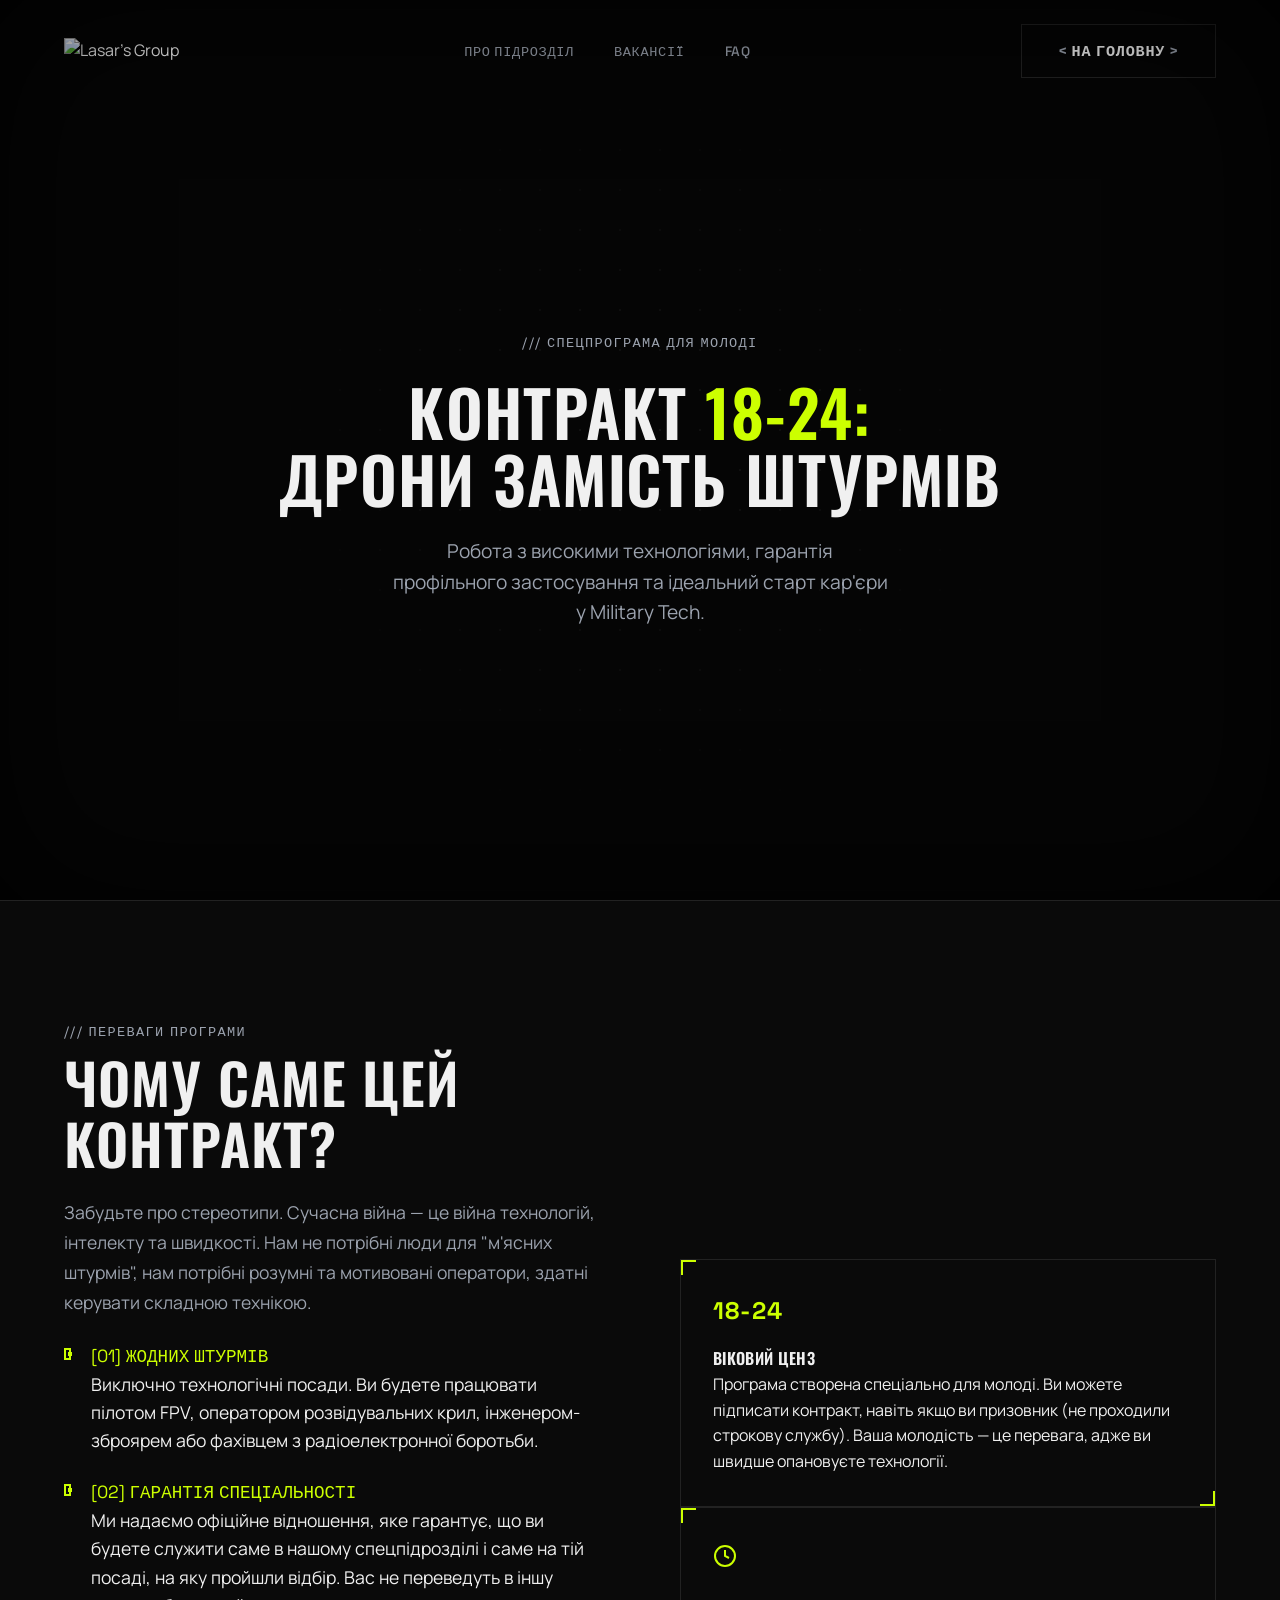
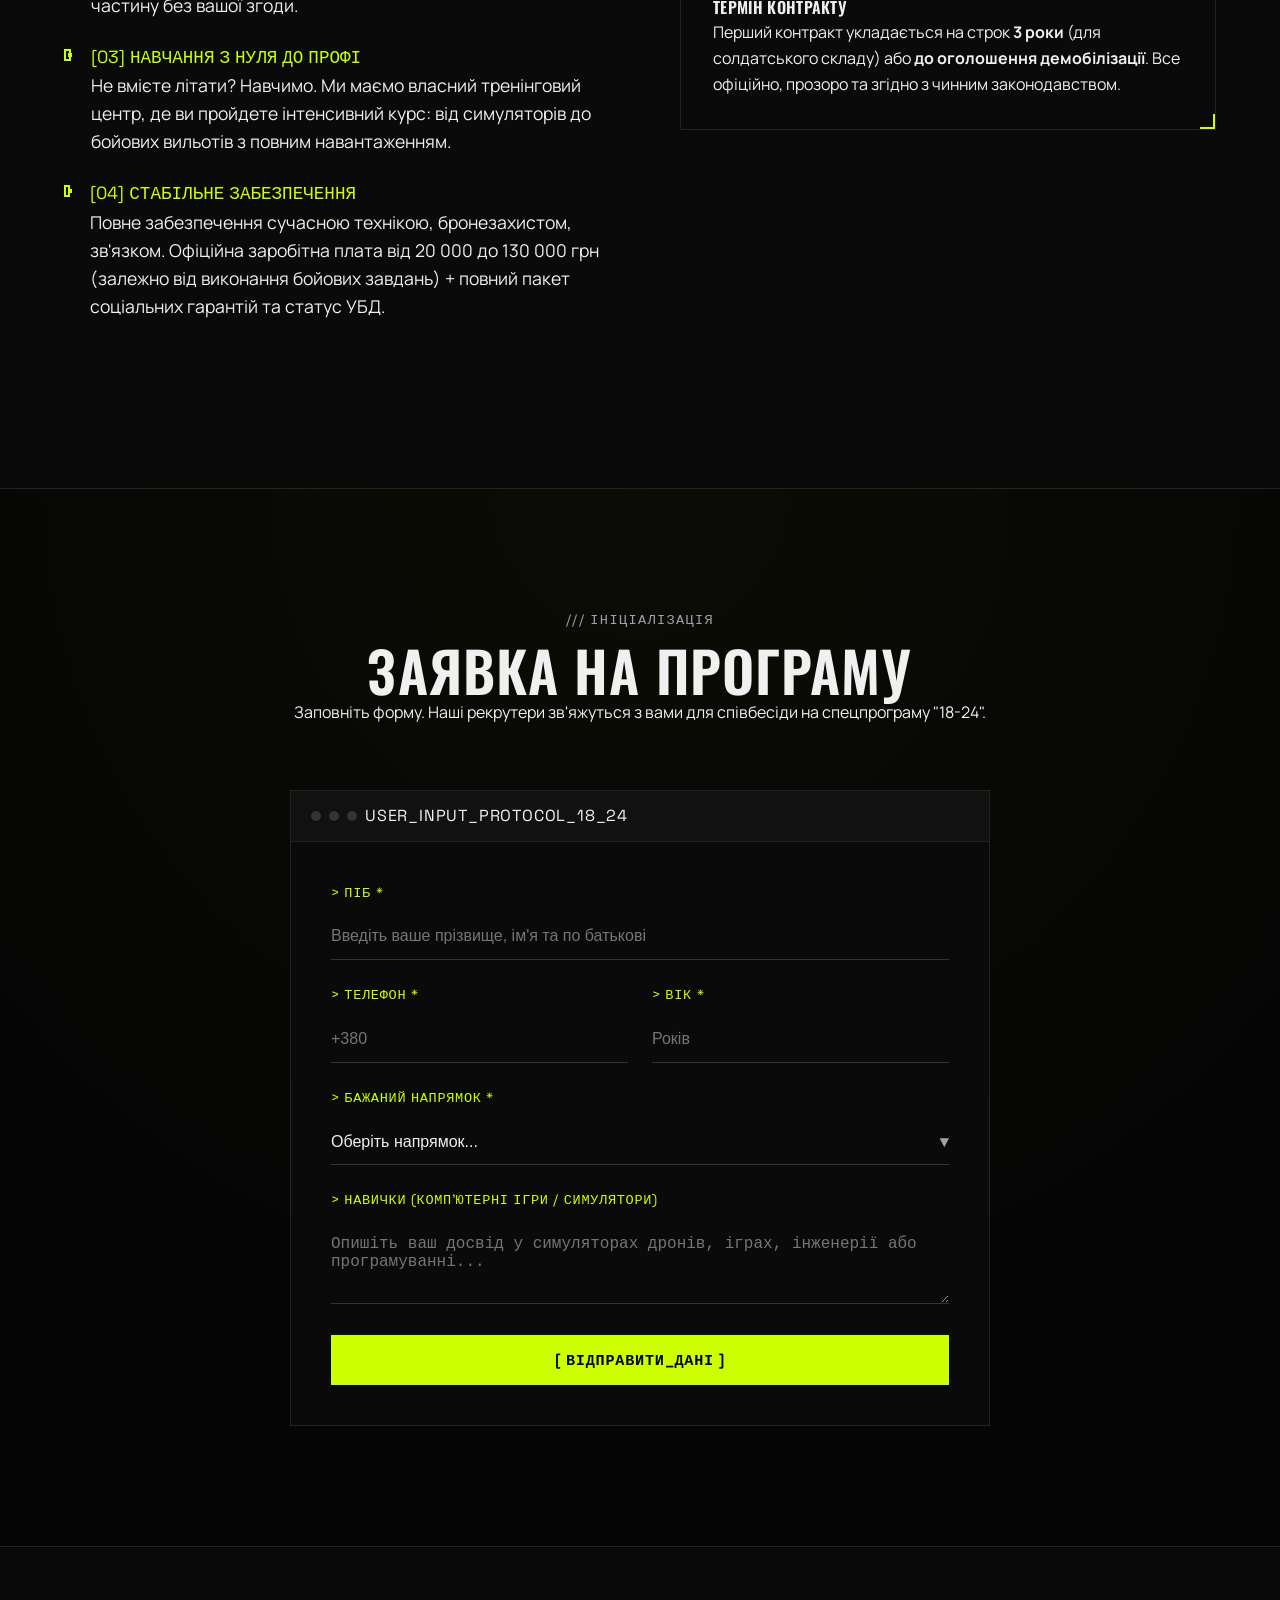
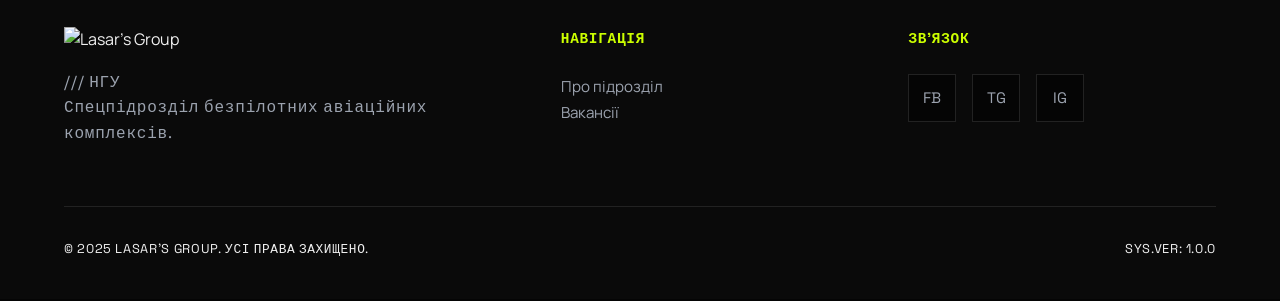
==== commit 91253b19: "Radical mobile overhaul with sticky CTA and improved typography" ====
--- a/contract.html
+++ b/contract.html
@@ -239,6 +239,10 @@
         </div>
     </footer>
 
+    <div class="mobile-sticky-cta">
+        <a href="#apply" class="btn btn-primary btn-block font-tech">[ ПОДАТИ_ЗАЯВКУ ]</a>
+    </div>
+
     <script src="script.js"></script>
 </body>
 </html>
--- a/style.css
+++ b/style.css
@@ -23,21 +23,21 @@
   margin: 0;
   padding: 0;
   box-sizing: border-box;
-}
-
-html {
+  -webkit-tap-highlight-color: transparent;
+}
+
+html, body {
   scroll-behavior: smooth;
   font-size: 16px;
-}
-
-body {
-  font-family: var(--font-main);
+  overflow-x: hidden;
+  width: 100%;
+  position: relative;
   background-color: var(--bg-dark);
   color: var(--text-white);
+  font-family: var(--font-main);
   line-height: 1.6;
   -webkit-font-smoothing: antialiased;
   -moz-osx-font-smoothing: grayscale;
-  position: relative;
 }
 
 /* Subtle HUD Grid Background */
@@ -46,8 +46,8 @@
   position: fixed;
   top: 0;
   left: 0;
-  width: 100vw;
-  height: 100vh;
+  width: 100%;
+  height: 100%;
   background-image:
     linear-gradient(rgba(255, 255, 255, 0.03) 1px, transparent 1px),
     linear-gradient(90deg, rgba(255, 255, 255, 0.03) 1px, transparent 1px);
@@ -60,20 +60,15 @@
   position: fixed;
   top: 0;
   left: 0;
-  width: 100vw;
-  height: 100vh;
+  width: 100%;
+  height: 100%;
   box-shadow: inset 0 0 150px rgba(0, 0, 0, 0.9);
   z-index: 9999;
   pointer-events: none;
 }
 
 /* Typography Utilities */
-h1,
-h2,
-h3,
-h4,
-h5,
-h6 {
+h1, h2, h3, h4, h5, h6 {
   font-family: var(--font-heading);
   text-transform: uppercase;
   font-weight: 600;
@@ -93,39 +88,18 @@
   text-transform: uppercase;
 }
 
-.text-white {
-  color: var(--text-white);
-}
-.text-light {
-  color: var(--text-light);
-}
-.text-dark {
-  color: var(--text-dark);
-}
-.text-neon {
-  color: var(--neon-green);
-}
-.text-center {
-  text-align: center;
-}
-.mb-2 {
-  margin-bottom: 0.5rem;
-}
-.mb-4 {
-  margin-bottom: 1.5rem;
-}
-.mb-5 {
-  margin-bottom: 3rem;
-}
-.mt-3 {
-  margin-top: 1rem;
-}
-.relative {
-  position: relative;
-}
-.z-10 {
-  z-index: 10;
-}
+.text-white { color: var(--text-white); }
+.text-light { color: var(--text-light); }
+.text-dark { color: var(--text-dark); }
+.text-neon { color: var(--neon-green); }
+.text-center { text-align: center; }
+.mb-2 { margin-bottom: 0.5rem; }
+.mb-4 { margin-bottom: 1.5rem; }
+.mb-5 { margin-bottom: 3rem; }
+.mt-3 { margin-top: 1rem; }
+.relative { position: relative; }
+.z-10 { z-index: 10; }
+.d-block { display: block; }
 
 a {
   text-decoration: none;
@@ -133,9 +107,7 @@
   transition: var(--transition-fast);
 }
 
-ul {
-  list-style: none;
-}
+ul { list-style: none; }
 
 img {
   max-width: 100%;
@@ -151,9 +123,7 @@
   padding: 0 24px;
 }
 
-.container-sm {
-  max-width: 800px;
-}
+.container-sm { max-width: 800px; }
 
 .section {
   padding: 120px 0;
@@ -166,9 +136,7 @@
   border-bottom: 1px solid var(--border-color);
 }
 
-.section-header {
-  margin-bottom: 4rem;
-}
+.section-header { margin-bottom: 4rem; }
 
 .section-title {
   font-size: 2.5rem;
@@ -176,9 +144,7 @@
 }
 
 @media (min-width: 768px) {
-  .section-title {
-    font-size: 3.5rem;
-  }
+  .section-title { font-size: 3.5rem; }
 }
 
 /* Structural/Tactical Accents */
@@ -195,30 +161,10 @@
   z-index: 2;
 }
 
-.frame-corner.top-left {
-  top: 0;
-  left: 0;
-  border-right: none;
-  border-bottom: none;
-}
-.frame-corner.top-right {
-  top: 0;
-  right: 0;
-  border-left: none;
-  border-bottom: none;
-}
-.frame-corner.bottom-left {
-  bottom: 0;
-  left: 0;
-  border-right: none;
-  border-top: none;
-}
-.frame-corner.bottom-right {
-  bottom: 0;
-  right: 0;
-  border-left: none;
-  border-top: none;
-}
+.frame-corner.top-left { top: 0; left: 0; border-right: none; border-bottom: none; }
+.frame-corner.top-right { top: 0; right: 0; border-left: none; border-bottom: none; }
+.frame-corner.bottom-left { bottom: 0; left: 0; border-right: none; border-top: none; }
+.frame-corner.bottom-right { bottom: 0; right: 0; border-left: none; border-top: none; }
 
 /* Buttons */
 .btn {
@@ -231,10 +177,11 @@
   font-weight: 700;
   letter-spacing: 0.05em;
   cursor: pointer;
-  border-radius: 0; /* Sharp edges */
+  border-radius: 0;
   transition: var(--transition-fast);
   text-transform: uppercase;
   position: relative;
+  border: 1px solid transparent;
 }
 
 .btn-bracket {
@@ -243,22 +190,14 @@
   margin: 0 4px;
 }
 
-.btn-sm {
-  padding: 10px 24px;
-  font-size: 0.85rem;
-}
-.btn-lg {
-  padding: 18px 40px;
-  font-size: 1rem;
-}
-.btn-block {
-  width: 100%;
-}
+.btn-sm { padding: 10px 24px; font-size: 0.85rem; }
+.btn-lg { padding: 18px 40px; font-size: 1rem; }
+.btn-block { width: 100%; }
 
 .btn-primary {
   background-color: var(--neon-green);
   color: var(--bg-dark);
-  border: 1px solid var(--neon-green);
+  border-color: var(--neon-green);
 }
 
 .btn-primary:hover {
@@ -269,7 +208,7 @@
 .btn-outline {
   background-color: transparent;
   color: var(--text-white);
-  border: 1px solid var(--border-color);
+  border-color: var(--border-color);
 }
 
 .btn-outline:hover {
@@ -277,19 +216,7 @@
   background-color: rgba(204, 255, 0, 0.05);
 }
 
-.btn-outline:hover .btn-bracket {
-  color: var(--neon-green);
-}
-
-.btn-dark {
-  background-color: var(--bg-dark);
-  color: var(--neon-green);
-  border: 1px solid var(--bg-dark);
-}
-
-.btn-dark:hover {
-  background-color: var(--bg-surface);
-}
+.btn-outline:hover .btn-bracket { color: var(--neon-green); }
 
 /* Header */
 .header {
@@ -300,10 +227,7 @@
   z-index: 1000;
   padding: 24px 0;
   background-color: transparent;
-  transition:
-    background-color var(--transition-fast),
-    padding var(--transition-fast),
-    border var(--transition-fast);
+  transition: all var(--transition-fast);
   border-bottom: 1px solid transparent;
 }
 
@@ -334,25 +258,31 @@
   letter-spacing: 0.05em;
 }
 
-.nav-link:hover {
-  color: var(--neon-green);
-}
+.nav-link:hover { color: var(--neon-green); }
 
 .mobile-toggle {
   display: none;
   flex-direction: column;
-  gap: 6px;
+  gap: 8px;
   background: none;
   border: none;
   cursor: pointer;
   z-index: 1001;
+  padding: 10px;
 }
 
 .mobile-toggle span {
-  width: 30px;
+  width: 32px;
   height: 2px;
-  background-color: var(--text-white);
-  transition: var(--transition-fast);
+  background-color: var(--neon-green);
+  transition: all 0.3s ease-in-out;
+  border-radius: 2px;
+  transform-origin: center left;
+}
+
+.mobile-toggle:hover span {
+  background-color: #fff;
+  box-shadow: 0 0 10px rgba(204, 255, 0, 0.5);
 }
 
 .mobile-menu {
@@ -361,19 +291,17 @@
   right: -100%;
   width: 100%;
   height: 100vh;
-  background-color: var(--bg-dark);
+  background-color: rgba(5, 5, 5, 0.98);
+  backdrop-filter: blur(15px);
   display: flex;
   flex-direction: column;
   justify-content: center;
   align-items: center;
-  transition: var(--transition-slow);
+  transition: right var(--transition-slow);
   z-index: 999;
-  border-left: 1px solid var(--border-color);
-}
-
-.mobile-menu.active {
-  right: 0;
-}
+}
+
+.mobile-menu.active { right: 0; }
 
 .mobile-nav-list {
   display: flex;
@@ -387,18 +315,15 @@
   font-size: 1.5rem;
   font-family: var(--font-tech);
   text-transform: uppercase;
-}
+  color: var(--text-white);
+  letter-spacing: 0.1em;
+}
+
+.mobile-link:hover { color: var(--neon-green); }
 
 @media (max-width: 992px) {
-  .nav {
-    display: none;
-  }
-  .nav-btn {
-    display: none;
-  }
-  .mobile-toggle {
-    display: flex;
-  }
+  .nav, .nav-btn { display: none; }
+  .mobile-toggle { display: flex; }
 }
 
 /* Hero Section */
@@ -422,7 +347,6 @@
   z-index: -1;
 }
 
-/* Better Vignette/Gradient for Hero */
 .hero-bg::after {
   content: "";
   position: absolute;
@@ -430,14 +354,9 @@
   left: 0;
   width: 100%;
   height: 100%;
-  background:
+  background: 
     radial-gradient(circle at 70% 50%, transparent 0%, var(--bg-dark) 80%),
-    linear-gradient(
-      to right,
-      var(--bg-dark) 0%,
-      rgba(5, 5, 5, 0.4) 50%,
-      var(--bg-dark) 100%
-    );
+    linear-gradient(to right, var(--bg-dark) 0%, rgba(5, 5, 5, 0.4) 50%, var(--bg-dark) 100%);
 }
 
 .hero-grid {
@@ -445,12 +364,9 @@
   top: 50%;
   left: 50%;
   transform: translate(-50%, -50%);
-  width: 800px;
-  height: 800px;
-  background-image: radial-gradient(
-    var(--border-highlight) 1px,
-    transparent 1px
-  );
+  width: min(800px, 100vw);
+  height: min(800px, 100vw);
+  background-image: radial-gradient(var(--border-highlight) 1px, transparent 1px);
   background-size: 40px 40px;
   opacity: 0.3;
   z-index: 0;
@@ -469,7 +385,6 @@
   font-size: 4rem;
   line-height: 1.05;
   margin: 1.5rem 0;
-  color: var(--text-white);
 }
 
 .hero-desc {
@@ -497,15 +412,6 @@
   background: linear-gradient(to bottom, var(--text-white), transparent);
 }
 
-@media (max-width: 768px) {
-  .hero-title {
-    font-size: 2.8rem;
-  }
-  .hero-desc {
-    font-size: 1.1rem;
-  }
-}
-
 /* About Section */
 .about-container {
   display: grid;
@@ -531,11 +437,6 @@
   padding-left: 16px;
 }
 
-.stat-item {
-  display: flex;
-  flex-direction: column;
-}
-
 .stat-number {
   font-size: 2.5rem;
   font-weight: 700;
@@ -547,7 +448,6 @@
   color: var(--text-light);
   font-size: 0.8rem;
   font-family: var(--font-tech);
-  letter-spacing: 0.05em;
 }
 
 .about-image img {
@@ -555,22 +455,17 @@
   transition: filter var(--transition-slow);
 }
 
-.about-image:hover img {
-  filter: grayscale(0%) contrast(1);
-}
+.about-image:hover img { filter: grayscale(0%) contrast(1); }
 
 @media (max-width: 992px) {
-  .about-container {
-    grid-template-columns: 1fr;
-    gap: 60px;
-  }
+  .about-container { grid-template-columns: 1fr; gap: 60px; }
 }
 
 /* Video Section */
 .video-container {
   position: relative;
   width: 100%;
-  padding-bottom: 56.25%; /* 16:9 Aspect Ratio */
+  padding-bottom: 56.25%;
   background-color: var(--bg-card);
   height: 0;
   overflow: hidden;
@@ -579,46 +474,33 @@
 
 .video-container iframe {
   position: absolute;
-  top: 0;
-  left: 0;
-  width: 100%;
-  height: 100%;
+  top: 0; left: 0; width: 100%; height: 100%;
   filter: grayscale(30%) contrast(1.1);
   transition: filter var(--transition-slow);
 }
 
-.video-container:hover iframe {
-  filter: grayscale(0%) contrast(1);
-}
+.video-container:hover iframe { filter: grayscale(0%) contrast(1); }
 
 /* Gallery Section */
-.overflow-hidden {
-  overflow: hidden;
-}
+.overflow-hidden { overflow: hidden; }
 
 .gallery-scroll-container {
   width: 100%;
   padding: 0 0 40px;
   overflow-x: auto;
-  scrollbar-width: none; /* Firefox */
-  -ms-overflow-style: none; /* IE and Edge */
+  scrollbar-width: none;
+  -ms-overflow-style: none;
   cursor: grab;
 }
 
-.gallery-scroll-container:active {
-  cursor: grabbing;
-}
-
-.gallery-scroll-container::-webkit-scrollbar {
-  display: none; /* Chrome, Safari and Opera */
-}
+.gallery-scroll-container::-webkit-scrollbar { display: none; }
 
 .gallery-scroll-track {
   display: flex;
   gap: 30px;
   width: max-content;
   margin: 0 auto;
-  padding: 0 20vw; /* padding for center alignment effect */
+  padding: 0 20vw;
 }
 
 .gallery-item {
@@ -641,24 +523,10 @@
   object-fit: contain;
   filter: grayscale(80%) contrast(1.2);
   transition: filter var(--transition-slow);
-  pointer-events: none; /* Prevents image dragging issues */
-}
-
-.gallery-item:hover img {
-  filter: grayscale(0%) contrast(1);
-}
-
-@media (max-width: 992px) {
-  .gallery-item {
-    height: 350px;
-  }
-}
-
-@media (max-width: 768px) {
-  .gallery-item {
-    height: 280px;
-  }
-}
+  pointer-events: none;
+}
+
+.gallery-item:hover img { filter: grayscale(0%) contrast(1); }
 
 /* Vacancies Section */
 .vacancies-grid {
@@ -678,43 +546,18 @@
 
 .card-glow {
   position: absolute;
-  top: 0;
-  left: 0;
-  width: 2px;
-  height: 100%;
+  top: 0; left: 0; width: 2px; height: 100%;
   background-color: var(--neon-green);
   transform: scaleY(0);
   transform-origin: bottom;
   transition: transform var(--transition-fast);
 }
 
-.vacancy-card:hover {
-  border-color: var(--border-highlight);
-  background-color: #151515;
-}
-
-.vacancy-card:hover .card-glow {
-  transform: scaleY(1);
-}
-
-.vacancy-header {
-  margin-bottom: 16px;
-}
-
-.vacancy-num {
-  font-size: 1rem;
-  display: block;
-  margin-bottom: 8px;
-}
-
-.vacancy-title {
-  font-size: 1.4rem;
-}
-
-.vacancy-desc {
-  color: var(--text-light);
-  font-size: 0.95rem;
-}
+.vacancy-card:hover { background-color: #151515; }
+.vacancy-card:hover .card-glow { transform: scaleY(1); }
+
+.vacancy-title { font-size: 1.4rem; }
+.vacancy-desc { color: var(--text-light); font-size: 0.95rem; }
 
 .vacancy-card.highlight {
   background-color: var(--neon-green);
@@ -726,12 +569,6 @@
 .vacancy-card.highlight .vacancy-title,
 .vacancy-card.highlight .vacancy-desc {
   color: var(--bg-dark) !important;
-}
-
-.vacancy-card.highlight:hover {
-  background-color: #d4ff33;
-  border-color: #d4ff33;
-  box-shadow: 0 0 30px rgba(204, 255, 0, 0.4);
 }
 
 /* Contract 18-24 Section */
@@ -748,35 +585,11 @@
   align-items: center;
 }
 
-.contract-subtitle {
-  font-size: 1.5rem;
-  letter-spacing: 0.1em;
-}
-
-.contract-desc {
-  font-size: 1.1rem;
-  color: var(--text-white);
-  line-height: 1.8;
-}
-
-.contract-features {
-  display: flex;
-  flex-direction: column;
-  gap: 16px;
-}
-
-.feature-item {
-  display: flex;
-  align-items: center;
-  gap: 16px;
-  font-size: 1.1rem;
-  font-weight: 500;
-}
-
-.feature-icon {
-  font-size: 1.2rem;
-  font-weight: 700;
-}
+.contract-desc { font-size: 1.1rem; line-height: 1.8; }
+
+.contract-features { display: flex; flex-direction: column; gap: 16px; }
+
+.feature-item { display: flex; align-items: center; gap: 16px; font-size: 1.1rem; }
 
 .contract-image {
   position: relative;
@@ -786,28 +599,13 @@
 }
 
 .contract-image img {
-  width: 100%;
-  height: auto;
   filter: grayscale(80%) contrast(1.1);
   transition: filter var(--transition-slow);
 }
 
-.contract-image:hover img {
-  filter: grayscale(0%) contrast(1);
-}
-
-@media (max-width: 992px) {
-  .contract-grid {
-    grid-template-columns: 1fr;
-    gap: 40px;
-  }
-}
-
-@media (max-width: 768px) {
-  .contract-wrapper {
-    padding: 24px;
-  }
-}
+.contract-image:hover img { filter: grayscale(0%) contrast(1); }
+
+@media (max-width: 992px) { .contract-grid { grid-template-columns: 1fr; gap: 40px; } }
 
 /* Requirements Section */
 .req-container {
@@ -817,24 +615,11 @@
   align-items: center;
 }
 
-.offer-list {
-  display: flex;
-  flex-direction: column;
-  gap: 24px;
-}
-
-.offer-list li {
-  display: flex;
-  align-items: flex-start;
-  gap: 20px;
-  font-size: 1.1rem;
-  color: var(--text-white);
-}
+.offer-list { display: flex; flex-direction: column; gap: 24px; }
+.offer-list li { display: flex; align-items: flex-start; gap: 20px; font-size: 1.1rem; }
 
 .list-marker {
-  width: 12px;
-  height: 12px;
-  background-color: transparent;
+  width: 12px; height: 12px;
   border: 2px solid var(--neon-green);
   margin-top: 6px;
   position: relative;
@@ -843,17 +628,8 @@
 .list-marker::after {
   content: "";
   position: absolute;
-  top: 2px;
-  left: 2px;
-  width: 4px;
-  height: 4px;
+  top: 2px; left: 2px; width: 4px; height: 4px;
   background-color: var(--neon-green);
-}
-
-.req-grid {
-  display: grid;
-  grid-template-columns: 1fr;
-  gap: 24px;
 }
 
 .req-box {
@@ -862,317 +638,180 @@
   border: 1px solid var(--border-color);
 }
 
-.req-icon {
-  margin-bottom: 16px;
-  color: var(--neon-green);
-  font-size: 1.5rem;
-  font-weight: 700;
-}
-
-.req-title {
-  font-size: 1.2rem;
-  margin-bottom: 12px;
-}
-
-.req-desc {
-  color: var(--text-light);
-  font-size: 0.95rem;
-}
+.req-icon { margin-bottom: 16px; color: var(--neon-green); font-size: 1.5rem; font-weight: 700; }
 
 @media (max-width: 992px) {
-  .req-container {
-    grid-template-columns: 1fr;
-    gap: 60px;
+  .req-container { grid-template-columns: 1fr; gap: 60px; }
+  .req-grid { grid-template-columns: 1fr 1fr; }
+}
+
+@media (max-width: 600px) { .req-grid { grid-template-columns: 1fr; } }
+
+/* FAQ Section */
+.faq-accordion { display: flex; flex-direction: column; gap: 12px; max-width: 800px; margin: 0 auto; }
+.faq-item { background-color: var(--bg-dark); border: 1px solid var(--border-color); }
+.faq-question {
+  width: 100%; text-align: left; padding: 24px;
+  background: none; border: none; color: var(--text-white); font-size: 1rem;
+  cursor: pointer; display: flex; justify-content: space-between; align-items: center;
+}
+
+.faq-question:hover { color: var(--neon-green); }
+.faq-toggle-icon { font-size: 1.5rem; color: var(--neon-green); transition: transform var(--transition-fast); }
+.faq-item.active .faq-toggle-icon { transform: rotate(45deg); }
+.faq-answer { max-height: 0; overflow: hidden; transition: max-height 0.3s ease-out; }
+.faq-answer p { padding: 0 24px 24px; color: var(--text-light); }
+
+/* Apply Form Section */
+.form-bg { background-image: radial-gradient(circle at 50% 0%, rgba(204, 255, 0, 0.03) 0%, transparent 70%); }
+.terminal-box { max-width: 700px; margin: 0 auto; background-color: var(--bg-surface); border: 1px solid var(--border-color); }
+.terminal-header {
+  display: flex; align-items: center; padding: 12px 20px;
+  border-bottom: 1px solid var(--border-color); background-color: var(--bg-card); gap: 8px;
+}
+.term-dot { width: 10px; height: 10px; background-color: var(--border-highlight); border-radius: 50%; }
+.form-body { padding: 40px; }
+.form-row { display: grid; grid-template-columns: 1fr 1fr; gap: 24px; }
+.form-group { margin-bottom: 24px; }
+.form-label { display: block; margin-bottom: 10px; font-size: 0.85rem; color: var(--neon-green); }
+.form-control {
+  width: 100%; padding: 14px 0; background-color: transparent;
+  border: none; border-bottom: 1px solid var(--border-highlight);
+  color: var(--text-white); font-size: 1rem; transition: var(--transition-fast);
+}
+.form-control:focus { outline: none; border-bottom-color: var(--neon-green); background-color: rgba(255, 255, 255, 0.02); }
+.select-wrapper { position: relative; }
+.select-wrapper::after {
+  content: "▼"; font-family: var(--font-tech); color: var(--text-light);
+  position: absolute; right: 0; top: 50%; transform: translateY(-50%); pointer-events: none;
+}
+select.form-control { appearance: none; cursor: pointer; }
+select.form-control option { background-color: var(--bg-card); color: var(--text-white); }
+textarea.form-control { resize: vertical; min-height: 80px; }
+.form-status { margin-top: 20px; padding: 16px; background-color: rgba(204, 255, 0, 0.05); border-left: 2px solid var(--neon-green); }
+
+/* Footer */
+.footer { background-color: var(--bg-surface); padding: 80px 0 40px; border-top: 1px solid var(--border-color); }
+.footer-grid { display: grid; grid-template-columns: 2fr 3fr; gap: 60px; margin-bottom: 60px; }
+.footer-links { display: grid; grid-template-columns: 1fr 1fr; gap: 40px; }
+.footer-title { font-size: 0.9rem; margin-bottom: 24px; }
+.footer-col a { color: var(--text-light); font-size: 0.95rem; }
+.footer-col a:hover { color: var(--text-white); padding-left: 8px; }
+.social-links { display: flex; gap: 16px; }
+.social-btn {
+  width: 48px; height: 48px; background-color: var(--bg-dark);
+  display: flex; justify-content: center; align-items: center;
+  color: var(--text-light); border: 1px solid var(--border-color);
+  font-family: var(--font-tech); font-size: 0.85rem;
+}
+.social-btn:hover { color: var(--bg-dark); background-color: var(--neon-green); border-color: var(--neon-green); }
+.footer-bottom {
+  display: flex; justify-content: space-between; align-items: center;
+  padding-top: 32px; border-top: 1px solid var(--border-color);
+  color: var(--text-gray); font-size: 0.8rem;
+}
+
+/* Mobile Sticky CTA */
+.mobile-sticky-cta {
+  display: none;
+  position: fixed;
+  bottom: 0;
+  left: 0;
+  width: 100%;
+  padding: 16px 20px env(safe-area-inset-bottom);
+  background: linear-gradient(to top, rgba(5,5,5,1) 70%, rgba(5,5,5,0));
+  z-index: 900;
+}
+
+@media (max-width: 768px) {
+  .mobile-sticky-cta { display: block; }
+}
+
+/* RADICAL MOBILE OVERHAUL */
+@media (max-width: 768px) {
+  html, body { font-size: 16px; }
+  
+  .container { padding: 0 20px; }
+  
+  .section { padding: 80px 0; }
+  
+  /* Hero Overhaul */
+  .hero {
+    min-height: 100svh;
+    padding-top: 100px;
+    align-items: flex-start;
   }
-  .req-grid {
-    grid-template-columns: 1fr 1fr;
+  
+  .hero-title {
+    font-size: 2.8rem;
+    line-height: 1;
+    margin-bottom: 1.5rem;
   }
-}
-
-@media (max-width: 600px) {
-  .req-grid {
-    grid-template-columns: 1fr;
+  
+  .hero-desc {
+    font-size: 1.1rem;
+    line-height: 1.5;
+    margin-bottom: 2rem;
+    color: var(--text-white);
   }
-}
-
-/* FAQ Section */
-.faq-accordion {
-  display: flex;
-  flex-direction: column;
-  gap: 12px;
-  max-width: 800px;
-  margin: 0 auto;
-}
-
-.faq-item {
-  background-color: var(--bg-dark);
-  border: 1px solid var(--border-color);
-}
-
-.faq-question {
-  width: 100%;
-  text-align: left;
-  padding: 24px;
-  background: none;
-  border: none;
-  color: var(--text-white);
-  font-size: 1rem;
-  cursor: pointer;
-  display: flex;
-  justify-content: space-between;
-  align-items: center;
-  transition: var(--transition-fast);
-}
-
-.faq-question:hover {
-  color: var(--neon-green);
-}
-
-.faq-toggle-icon {
-  font-size: 1.5rem;
-  color: var(--neon-green);
-  transition: transform var(--transition-fast);
-}
-
-.faq-item.active .faq-toggle-icon {
-  transform: rotate(45deg); /* Turns + into x */
-}
-
-.faq-item.active {
-  border-color: var(--border-highlight);
-}
-
-.faq-answer {
-  max-height: 0;
-  overflow: hidden;
-  transition: max-height 0.3s ease-out;
-}
-
-.faq-answer p {
-  padding: 0 24px 24px;
-  color: var(--text-light);
-  margin: 0;
-}
-
-/* Apply Form Section */
-.form-bg {
-  background-image: radial-gradient(
-    circle at 50% 0%,
-    rgba(204, 255, 0, 0.03) 0%,
-    transparent 70%
-  );
-}
-
-.terminal-box {
-  max-width: 700px;
-  margin: 0 auto;
-  background-color: var(--bg-surface);
-  border: 1px solid var(--border-color);
-}
-
-.terminal-header {
-  display: flex;
-  align-items: center;
-  padding: 12px 20px;
-  border-bottom: 1px solid var(--border-color);
-  background-color: var(--bg-card);
-  gap: 8px;
-}
-
-.term-dot {
-  width: 10px;
-  height: 10px;
-  background-color: var(--border-highlight);
-  border-radius: 50%;
-}
-
-.term-title {
-  margin-left: 10px;
-  font-size: 0.8rem;
-  color: var(--text-light);
-}
-
-.form-body {
-  padding: 40px;
-}
-
-.form-row {
-  display: grid;
-  grid-template-columns: 1fr 1fr;
-  gap: 24px;
-}
-
-.form-group {
-  margin-bottom: 24px;
-  text-align: left;
-}
-
-.form-label {
-  display: block;
-  margin-bottom: 10px;
-  font-size: 0.85rem;
-  color: var(--neon-green);
-}
-
-.form-control {
-  width: 100%;
-  padding: 14px 0;
-  background-color: transparent;
-  border: none;
-  border-bottom: 1px solid var(--border-highlight);
-  color: var(--text-white);
-  font-family: var(--font-main);
-  font-size: 1rem;
-  transition: var(--transition-fast);
-  border-radius: 0;
-}
-
-.form-control:focus {
-  outline: none;
-  border-bottom-color: var(--neon-green);
-  background-color: rgba(255, 255, 255, 0.02);
-}
-
-.form-control::placeholder {
-  color: #444;
-}
-
-.select-wrapper {
-  position: relative;
-}
-
-.select-wrapper::after {
-  content: "▼";
-  font-family: var(--font-tech);
-  color: var(--text-light);
-  position: absolute;
-  right: 0;
-  top: 50%;
-  transform: translateY(-50%);
-  pointer-events: none;
-}
-
-select.form-control {
-  appearance: none;
-  cursor: pointer;
-}
-
-select.form-control option {
-  background-color: var(--bg-card);
-  color: var(--text-white);
-}
-
-textarea.form-control {
-  resize: vertical;
-  min-height: 80px;
-}
-
-.form-status {
-  margin-top: 20px;
-  padding: 16px;
-  background-color: rgba(204, 255, 0, 0.05);
-  border-left: 2px solid var(--neon-green);
-}
-
-@media (max-width: 768px) {
-  .form-body {
-    padding: 24px;
+  
+  .hero-actions { width: 100%; }
+  
+  /* Card Design Overhaul */
+  .vacancy-card, .req-box, .contract-wrapper, .faq-item {
+    background-color: var(--bg-card);
+    border: 1px solid var(--border-color);
+    box-shadow: 0 10px 30px rgba(0,0,0,0.5);
+    margin-bottom: 16px;
   }
-  .form-row {
-    grid-template-columns: 1fr;
-    gap: 0;
+  
+  .vacancy-card { padding: 32px 24px; }
+  
+  .section-title {
+    font-size: 2.4rem;
+    margin-bottom: 1rem;
   }
-}
-
-/* Footer */
-.footer {
-  background-color: var(--bg-surface);
-  padding: 80px 0 40px;
-  border-top: 1px solid var(--border-color);
-}
-
-.footer-grid {
-  display: grid;
-  grid-template-columns: 2fr 3fr;
-  gap: 60px;
-  margin-bottom: 60px;
-}
-
-.footer-links {
-  display: grid;
-  grid-template-columns: 1fr 1fr;
-  gap: 40px;
-}
-
-.footer-desc {
-  font-size: 0.85rem;
-  max-width: 250px;
-  line-height: 1.8;
-}
-
-.footer-title {
-  font-size: 0.9rem;
-  margin-bottom: 24px;
-}
-
-.footer-col ul {
-  display: flex;
-  flex-direction: column;
-  gap: 16px;
-}
-
-.footer-col a {
-  color: var(--text-light);
-  font-size: 0.95rem;
-}
-
-.footer-col a:hover {
-  color: var(--text-white);
-  padding-left: 8px;
-}
-
-.social-links {
-  display: flex;
-  gap: 16px;
-}
-
-.social-btn {
-  width: 48px;
-  height: 48px;
-  background-color: var(--bg-dark);
-  display: flex;
-  justify-content: center;
-  align-items: center;
-  color: var(--text-light);
-  border: 1px solid var(--border-color);
-  font-family: var(--font-tech);
-  font-size: 0.85rem;
-}
-
-.social-btn:hover {
-  color: var(--bg-dark);
-  background-color: var(--neon-green);
-  border-color: var(--neon-green);
-}
-
-.footer-bottom {
-  display: flex;
-  justify-content: space-between;
-  align-items: center;
-  padding-top: 32px;
-  border-top: 1px solid var(--border-color);
-  color: var(--text-gray);
-  font-size: 0.8rem;
-}
-
-@media (max-width: 768px) {
-  .footer-grid {
-    grid-template-columns: 1fr;
-    gap: 40px;
+  
+  /* Buttons */
+  .btn {
+    width: 100%;
+    padding: 20px 24px;
+    font-size: 1rem;
+    font-weight: 800;
   }
-  .footer-bottom {
-    flex-direction: column;
-    gap: 16px;
-    text-align: center;
+  
+  .btn-sm { width: auto; padding: 12px 20px; }
+  
+  /* Gallery Overhaul */
+  .gallery-scroll-track { padding: 0 20px; gap: 16px; }
+  .gallery-item {
+    width: 85vw;
+    height: 250px;
+    border-color: var(--border-highlight);
   }
-}
+  
+  /* About/Stats */
+  .about-container { gap: 40px; }
+  .stats-grid { gap: 16px; }
+  .stat-number { font-size: 2.2rem; }
+  
+  /* Form */
+  .form-body { padding: 24px 20px; }
+  .form-row { grid-template-columns: 1fr; gap: 0; }
+  .form-control { font-size: 1.1rem; padding: 18px 0; }
+  
+  /* Footer */
+  .footer { padding: 60px 0 120px; } /* Extra space for sticky button */
+  .footer-grid { grid-template-columns: 1fr; gap: 48px; }
+  .footer-links { grid-template-columns: 1fr; gap: 32px; text-align: center; }
+  .footer-brand { text-align: center; }
+  .footer-brand img { margin: 0 auto; }
+  .social-links { justify-content: center; }
+  .footer-bottom { flex-direction: column; gap: 16px; }
+}
+
+/* Small devices adjustment */
+@media (max-width: 380px) {
+  .hero-title { font-size: 2.4rem; }
+  .section-title { font-size: 2rem; }
+}
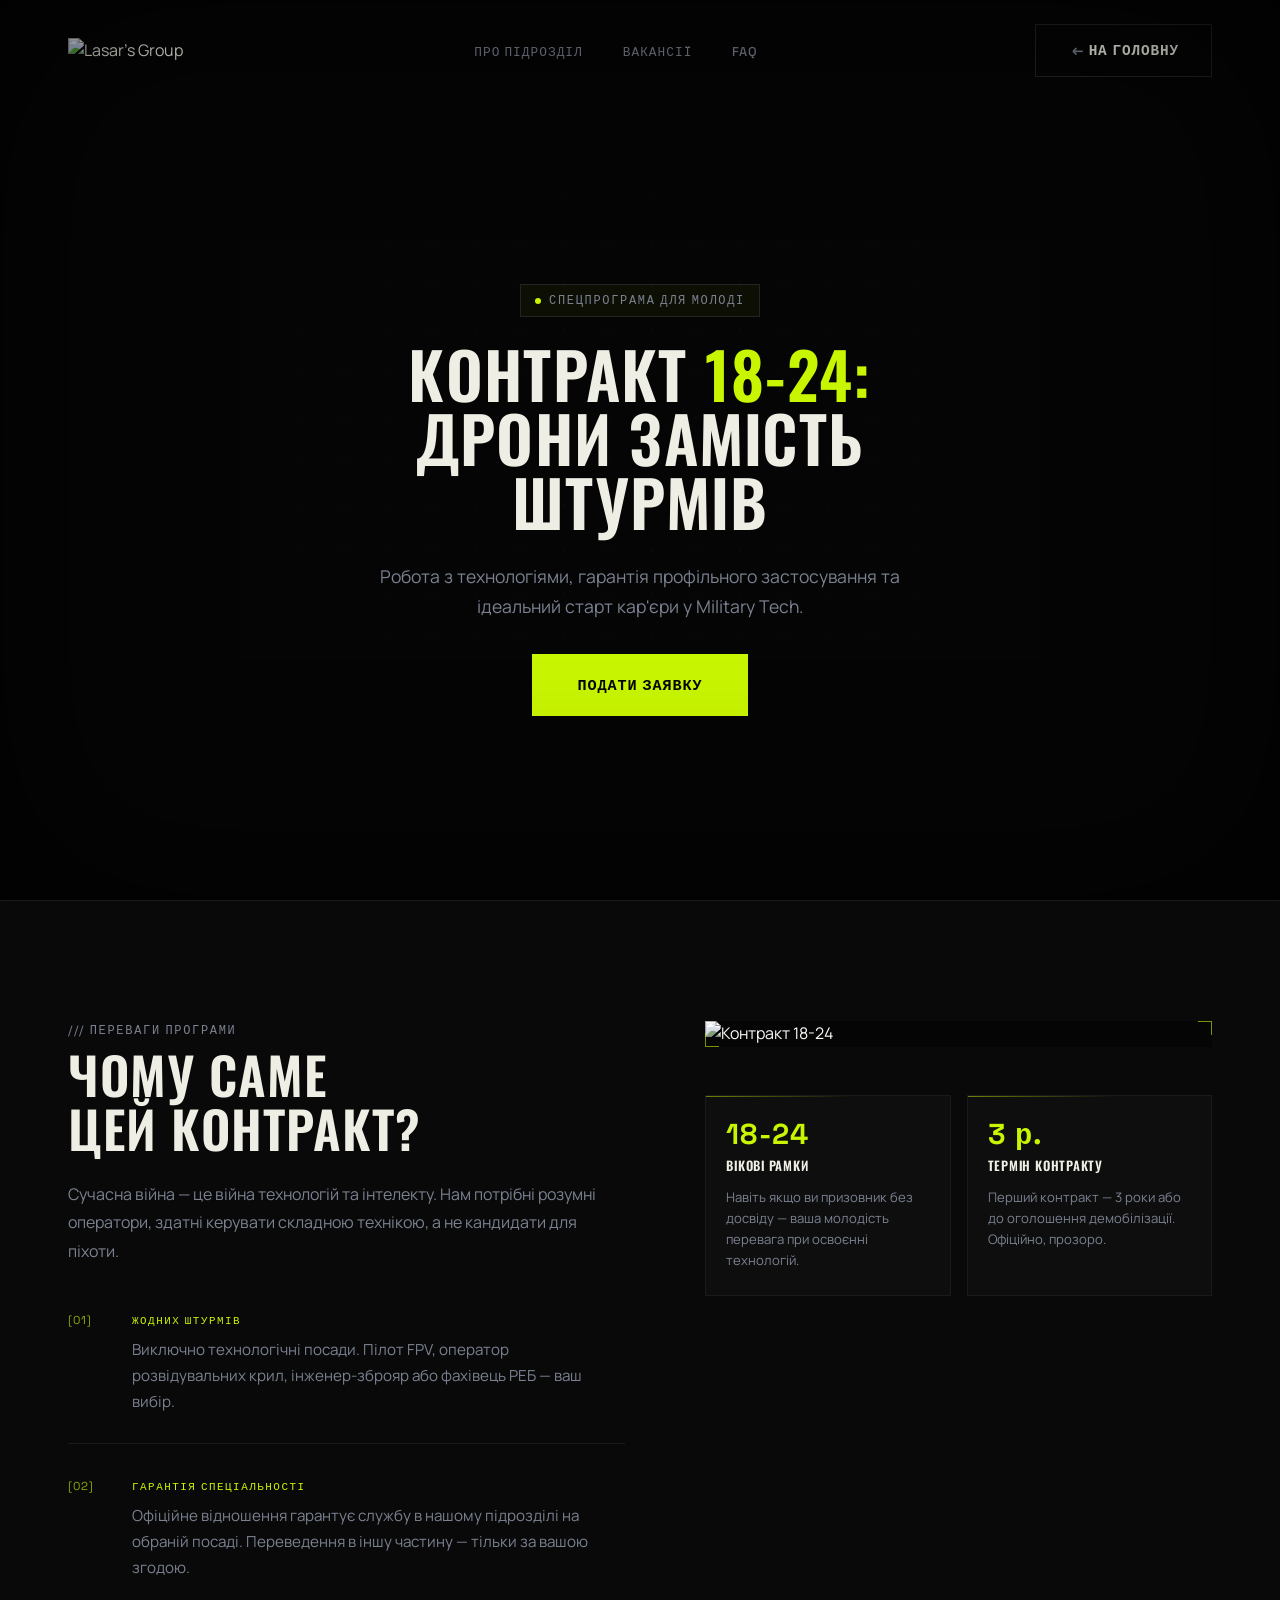
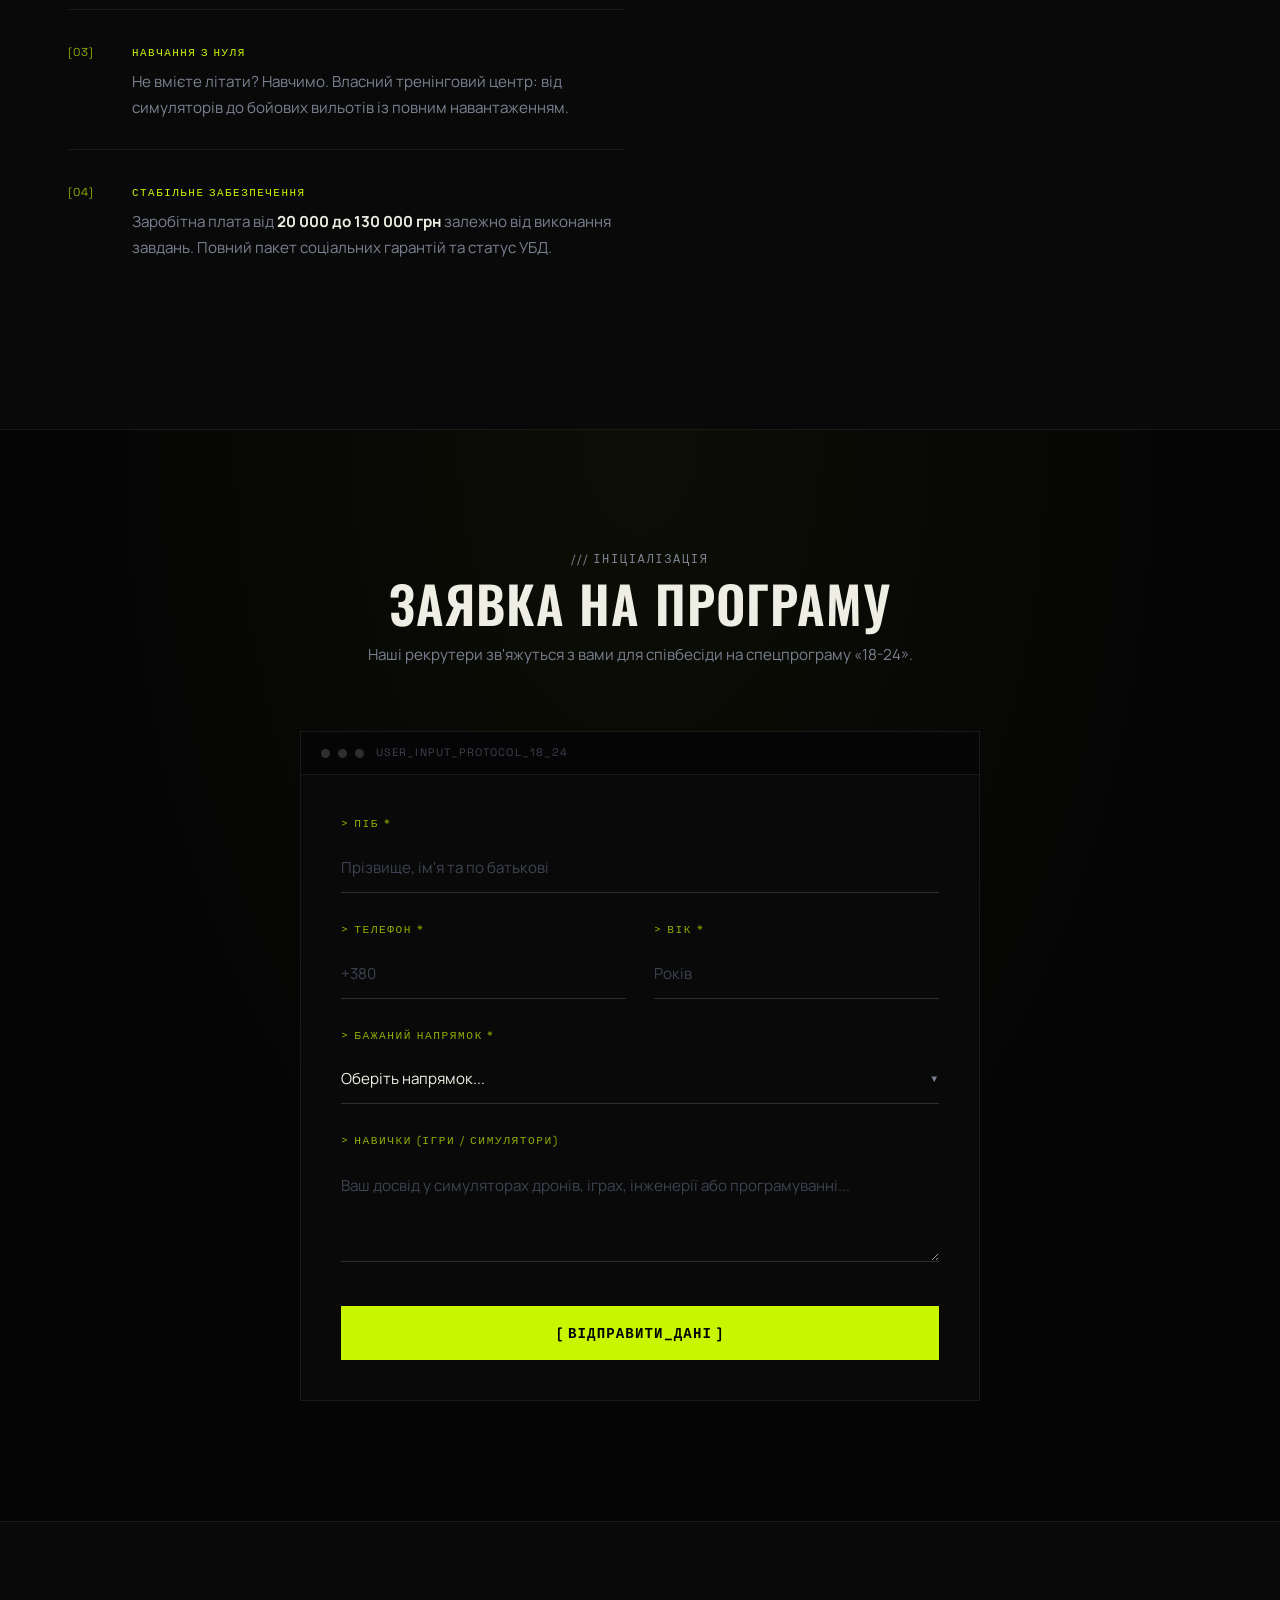
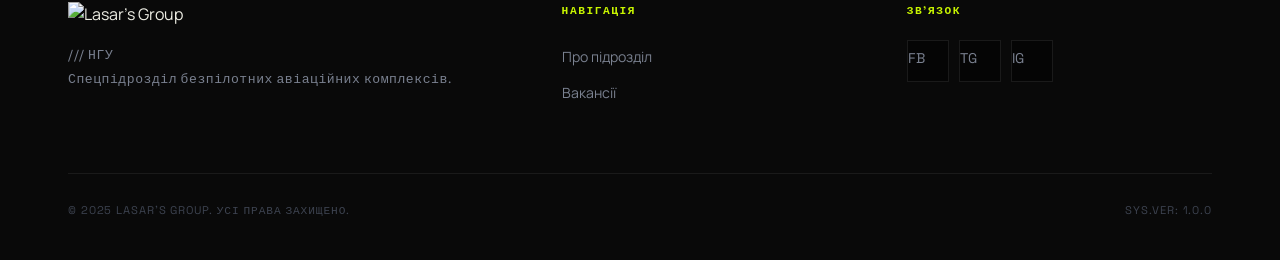
==== commit eeb8823c: "final polish and cleanup of system prompt artifacts" ====
--- a/contract.html
+++ b/contract.html
@@ -2,21 +2,151 @@
 <html lang="uk">
 <head>
     <meta charset="UTF-8">
-    <meta name="viewport" content="width=device-width, initial-scale=1.0">
+    <meta name="viewport" content="width=device-width, initial-scale=1.0, viewport-fit=cover">
     <meta name="description" content="Спецпрограма «Контракт 18-24: дрони» у спецпідрозділі Lasar's group. Ідеальний старт кар'єри у Military Tech без штурмових підрозділів.">
     <title>Контракт 18-24: Дрони — Lasar's Group</title>
-    
+
     <link rel="icon" type="image/png" href="https://lasarsgroup.army/assets/logo-header-D6M71Ddd.png">
     <link rel="preconnect" href="https://fonts.googleapis.com">
     <link rel="preconnect" href="https://fonts.gstatic.com" crossorigin>
     <link href="https://fonts.googleapis.com/css2?family=Manrope:wght@400;500;600&family=Oswald:wght@500;600;700&family=Space+Grotesk:wght@500;700&display=swap" rel="stylesheet">
     <link rel="stylesheet" href="style.css">
+
+    <style>
+        /* ── Contract-page specific styles ── */
+        .contract-hero-bg::after {
+            background:
+                linear-gradient(to top, var(--bg-dark) 0%, rgba(5,5,5,0.2) 50%, rgba(5,5,5,0.7) 100%),
+                linear-gradient(to right, var(--bg-dark) 0%, rgba(5,5,5,0.1) 60%, var(--bg-dark) 100%);
+        }
+
+        /* Numbered offer list — detailed version */
+        .offer-list-v2 {
+            display: flex;
+            flex-direction: column;
+            gap: 0;
+            margin-bottom: 3rem;
+        }
+
+        .offer-item {
+            display: grid;
+            grid-template-columns: 44px 1fr;
+            gap: 20px;
+            padding: 28px 0;
+            border-bottom: 1px solid var(--border-color);
+            align-items: start;
+        }
+
+        .offer-item:first-child { padding-top: 0; }
+        .offer-item:last-child { border-bottom: none; padding-bottom: 0; }
+
+        .offer-index {
+            font-family: var(--font-tech);
+            font-size: 0.72rem;
+            color: var(--neon-dim);
+            letter-spacing: 0.1em;
+            padding-top: 5px;
+        }
+
+        .offer-body {}
+
+        .offer-tag {
+            display: inline-block;
+            font-family: var(--font-tech);
+            font-size: 0.68rem;
+            color: var(--neon-green);
+            letter-spacing: 0.14em;
+            margin-bottom: 8px;
+        }
+
+        .offer-text {
+            font-size: 0.95rem;
+            color: var(--text-light);
+            line-height: 1.7;
+        }
+
+        /* Two-column info boxes */
+        .info-grid {
+            display: grid;
+            grid-template-columns: 1fr 1fr;
+            gap: 16px;
+            margin-top: 3rem;
+        }
+
+        .info-box {
+            padding: 24px 20px;
+            border: 1px solid var(--border-color);
+            background-color: var(--bg-card);
+            position: relative;
+            transition: border-color var(--transition-fast);
+        }
+
+        .info-box:hover { border-color: var(--border-highlight); }
+
+        .info-box::before {
+            content: "";
+            position: absolute;
+            top: 0; left: 0; right: 0;
+            height: 1px;
+            background: linear-gradient(90deg, var(--neon-green) 0%, transparent 60%);
+            opacity: 0.5;
+        }
+
+        .info-box-num {
+            font-family: var(--font-tech);
+            font-size: 1.8rem;
+            font-weight: 700;
+            color: var(--neon-green);
+            line-height: 1;
+            margin-bottom: 8px;
+        }
+
+        .info-box-title {
+            font-size: 0.8rem;
+            letter-spacing: 0.06em;
+            margin-bottom: 10px;
+            color: var(--text-white);
+        }
+
+        .info-box-desc {
+            font-size: 0.82rem;
+            color: var(--text-light);
+            line-height: 1.6;
+        }
+
+        /* Contract page hero specific */
+        .contract-page-hero {
+            min-height: 55vh;
+            padding-top: 100px;
+            align-items: center;
+        }
+
+        @media (max-width: 768px) {
+            .offer-item { grid-template-columns: 34px 1fr; gap: 14px; padding: 20px 0; }
+            .offer-text { font-size: 0.88rem; }
+            .info-grid { grid-template-columns: 1fr 1fr; gap: 12px; }
+            .info-box { padding: 18px 14px; }
+            .info-box-num { font-size: 1.4rem; }
+            .info-box-title { font-size: 0.74rem; }
+            .info-box-desc { font-size: 0.78rem; }
+
+            .contract-page-hero {
+                min-height: 50vh;
+                padding-top: 80px;
+                padding-bottom: 40px;
+                align-items: flex-end;
+            }
+        }
+
+        @media (max-width: 400px) {
+            .info-grid { grid-template-columns: 1fr; }
+        }
+    </style>
 </head>
 <body>
 
     <div class="hud-overlay"></div>
 
-    <!-- Header Navigation -->
     <header class="header" id="header">
         <div class="container header-inner">
             <a href="index.html" class="logo">
@@ -30,40 +160,43 @@
                 </ul>
             </nav>
             <a href="index.html" class="btn btn-outline nav-btn">
-                <span class="btn-bracket"><</span> На головну <span class="btn-bracket">></span>
+                <span class="btn-bracket">←</span> На головну
             </a>
-            
+
             <button class="mobile-toggle" aria-label="Відкрити меню" id="mobile-toggle">
-                <span></span>
-                <span></span>
-                <span></span>
+                <span></span><span></span><span></span>
             </button>
         </div>
-        
-        <!-- Mobile Menu -->
+
         <div class="mobile-menu" id="mobile-menu">
             <ul class="mobile-nav-list">
-                <li><a href="index.html#about" class="mobile-link">Про підрозділ</a></li>
-                <li><a href="index.html#vacancies" class="mobile-link">Вакансії</a></li>
-                <li><a href="index.html#faq" class="mobile-link">FAQ</a></li>
+                <li><a href="index.html#about" class="mobile-link" data-num="01">Про підрозділ</a></li>
+                <li><a href="index.html#vacancies" class="mobile-link" data-num="02">Вакансії</a></li>
+                <li><a href="index.html#faq" class="mobile-link" data-num="03">FAQ</a></li>
             </ul>
-            <a href="index.html" class="btn btn-primary mobile-apply">На головну</a>
+            <a href="index.html" class="btn btn-outline mobile-apply">← На головну</a>
         </div>
     </header>
 
     <main>
-        <!-- Contract Hero -->
-        <section class="hero" style="min-height: 60vh;">
-            <div class="hero-bg" style="opacity: 0.2; background-image: url('https://lasarsgroup.army/assets/finaly-accept-3Ueftpqy.png');"></div>
+        <!-- Hero -->
+        <section class="hero contract-page-hero">
+            <div class="hero-bg contract-hero-bg" style="opacity:0.25; background-image:url('https://lasarsgroup.army/assets/finaly-accept-3Ueftpqy.png');"></div>
             <div class="hero-grid"></div>
-            <div class="container hero-container" style="padding-top: 100px;">
-                <div class="hero-content text-center" style="margin: 0 auto;">
-                    <div class="tech-label">/// СПЕЦПРОГРАМА ДЛЯ МОЛОДІ</div>
-                    <h1 class="hero-title">
+            <div class="container" style="position:relative;z-index:1;">
+                <div class="hero-content" style="max-width:680px; margin:0 auto; text-align:center;">
+                    <div class="hero-badge" style="margin:0 auto 1.5rem;">
+                        <span class="hero-badge-dot"></span>
+                        <span class="tech-label">СПЕЦПРОГРАМА ДЛЯ МОЛОДІ</span>
+                    </div>
+                    <h1 class="hero-title" style="font-size:clamp(2.4rem,6vw,4rem);">
                         КОНТРАКТ <span class="text-neon">18-24:</span><br>
                         ДРОНИ ЗАМІСТЬ ШТУРМІВ
                     </h1>
-                    <p class="hero-desc" style="margin: 0 auto 2.5rem;">Робота з високими технологіями, гарантія профільного застосування та ідеальний старт кар'єри у Military Tech.</p>
+                    <p class="hero-desc" style="max-width:540px;margin:0 auto 2rem;">
+                        Робота з технологіями, гарантія профільного застосування та ідеальний старт кар'єри у Military Tech.
+                    </p>
+                    <a href="#apply" class="btn btn-primary btn-lg">ПОДАТИ ЗАЯВКУ</a>
                 </div>
             </div>
         </section>
@@ -71,107 +204,108 @@
         <!-- Contract Details -->
         <section class="section bg-surface">
             <div class="container">
-                <div class="req-container">
-                    <div class="req-content">
+                <div style="display:grid; grid-template-columns:1.1fr 1fr; gap:80px; align-items:start;">
+
+                    <!-- Left: offer list -->
+                    <div>
                         <div class="tech-label mb-2">/// ПЕРЕВАГИ ПРОГРАМИ</div>
-                        <h2 class="section-title mb-4">ЧОМУ САМЕ ЦЕЙ КОНТРАКТ?</h2>
-                        <p class="contract-desc mb-4" style="color: var(--text-light); font-size: 1.1rem; line-height: 1.7;">
-                            Забудьте про стереотипи. Сучасна війна — це війна технологій, інтелекту та швидкості. Нам не потрібні люди для "м'ясних штурмів", нам потрібні розумні та мотивовані оператори, здатні керувати складною технікою.
+                        <h2 class="section-title mb-4">ЧОМУ САМЕ<br>ЦЕЙ КОНТРАКТ?</h2>
+
+                        <p style="font-size:1rem; color:var(--text-light); line-height:1.8; margin-bottom:2.5rem;">
+                            Сучасна війна — це війна технологій та інтелекту. Нам потрібні розумні оператори, здатні керувати складною технікою, а не кандидати для піхоти.
                         </p>
-                        <ul class="offer-list mb-5">
-                            <li>
-                                <div class="list-marker"></div>
-                                <div>
-                                    <span class="d-block mb-1" style="color: var(--neon-green); font-family: var(--font-tech);">[01] ЖОДНИХ ШТУРМІВ</span>
-                                    <span>Виключно технологічні посади. Ви будете працювати пілотом FPV, оператором розвідувальних крил, інженером-зброярем або фахівцем з радіоелектронної боротьби.</span>
+
+                        <div class="offer-list-v2">
+                            <div class="offer-item">
+                                <span class="offer-index">[01]</span>
+                                <div class="offer-body">
+                                    <span class="offer-tag">ЖОДНИХ ШТУРМІВ</span>
+                                    <p class="offer-text">Виключно технологічні посади. Пілот FPV, оператор розвідувальних крил, інженер-зброяр або фахівець РЕБ — ваш вибір.</p>
                                 </div>
-                            </li>
-                            <li>
-                                <div class="list-marker"></div>
-                                <div>
-                                    <span class="d-block mb-1" style="color: var(--neon-green); font-family: var(--font-tech);">[02] ГАРАНТІЯ СПЕЦІАЛЬНОСТІ</span>
-                                    <span>Ми надаємо офіційне відношення, яке гарантує, що ви будете служити саме в нашому спецпідрозділі і саме на тій посаді, на яку пройшли відбір. Вас не переведуть в іншу частину без вашої згоди.</span>
+                            </div>
+                            <div class="offer-item">
+                                <span class="offer-index">[02]</span>
+                                <div class="offer-body">
+                                    <span class="offer-tag">ГАРАНТІЯ СПЕЦІАЛЬНОСТІ</span>
+                                    <p class="offer-text">Офіційне відношення гарантує службу в нашому підрозділі на обраній посаді. Переведення в іншу частину — тільки за вашою згодою.</p>
                                 </div>
-                            </li>
-                            <li>
-                                <div class="list-marker"></div>
-                                <div>
-                                    <span class="d-block mb-1" style="color: var(--neon-green); font-family: var(--font-tech);">[03] НАВЧАННЯ З НУЛЯ ДО ПРОФІ</span>
-                                    <span>Не вмієте літати? Навчимо. Ми маємо власний тренінговий центр, де ви пройдете інтенсивний курс: від симуляторів до бойових вильотів з повним навантаженням.</span>
+                            </div>
+                            <div class="offer-item">
+                                <span class="offer-index">[03]</span>
+                                <div class="offer-body">
+                                    <span class="offer-tag">НАВЧАННЯ З НУЛЯ</span>
+                                    <p class="offer-text">Не вмієте літати? Навчимо. Власний тренінговий центр: від симуляторів до бойових вильотів із повним навантаженням.</p>
                                 </div>
-                            </li>
-                            <li>
-                                <div class="list-marker"></div>
-                                <div>
-                                    <span class="d-block mb-1" style="color: var(--neon-green); font-family: var(--font-tech);">[04] СТАБІЛЬНЕ ЗАБЕЗПЕЧЕННЯ</span>
-                                    <span>Повне забезпечення сучасною технікою, бронезахистом, зв'язком. Офіційна заробітна плата від 20 000 до 130 000 грн (залежно від виконання бойових завдань) + повний пакет соціальних гарантій та статус УБД.</span>
+                            </div>
+                            <div class="offer-item">
+                                <span class="offer-index">[04]</span>
+                                <div class="offer-body">
+                                    <span class="offer-tag">СТАБІЛЬНЕ ЗАБЕЗПЕЧЕННЯ</span>
+                                    <p class="offer-text">Заробітна плата від <strong style="color:var(--text-white)">20 000 до 130 000 грн</strong> залежно від виконання завдань. Повний пакет соціальних гарантій та статус УБД.</p>
                                 </div>
-                            </li>
-                        </ul>
-                    </div>
-                    
-                    <div class="req-grid">
-                        <div class="req-box frame-box">
-                            <div class="req-icon font-tech">18-24</div>
-                            <h4 class="req-title">ВІКОВИЙ ЦЕНЗ</h4>
-                            <p class="req-desc">Програма створена спеціально для молоді. Ви можете підписати контракт, навіть якщо ви призовник (не проходили строкову службу). Ваша молодість — це перевага, адже ви швидше опановуєте технології.</p>
-                            <div class="frame-corner top-left"></div>
-                            <div class="frame-corner bottom-right"></div>
-                        </div>
-                        <div class="req-box frame-box">
-                            <div class="req-icon">
-                                <svg width="24" height="24" viewBox="0 0 24 24" fill="none" stroke="currentColor" stroke-width="2"><circle cx="12" cy="12" r="10"></circle><polyline points="12 6 12 12 16 14"></polyline></svg>
-                            </div>
-                            <h4 class="req-title">ТЕРМІН КОНТРАКТУ</h4>
-                            <p class="req-desc">Перший контракт укладається на строк <strong>3 роки</strong> (для солдатського складу) або <strong>до оголошення демобілізації</strong>. Все офіційно, прозоро та згідно з чинним законодавством.</p>
-                            <div class="frame-corner top-left"></div>
-                            <div class="frame-corner bottom-right"></div>
-                        </div>
-                    </div>
+                            </div>
+                        </div>
+                    </div>
+
+                    <!-- Right: info boxes + image -->
+                    <div>
+                        <div class="contract-image frame-box" style="margin-bottom:24px;">
+                            <img src="https://lasarsgroup.army/assets/finaly-accept-3Ueftpqy.png" alt="Контракт 18-24">
+                            <div class="frame-corner top-right"></div>
+                            <div class="frame-corner bottom-left"></div>
+                        </div>
+
+                        <div class="info-grid">
+                            <div class="info-box">
+                                <div class="info-box-num font-tech">18-24</div>
+                                <h4 class="info-box-title">ВІКОВІ РАМКИ</h4>
+                                <p class="info-box-desc">Навіть якщо ви призовник без досвіду — ваша молодість перевага при освоєнні технологій.</p>
+                            </div>
+                            <div class="info-box">
+                                <div class="info-box-num font-tech">3 р.</div>
+                                <h4 class="info-box-title">ТЕРМІН КОНТРАКТУ</h4>
+                                <p class="info-box-desc">Перший контракт — 3 роки або до оголошення демобілізації. Офіційно, прозоро.</p>
+                            </div>
+                        </div>
+                    </div>
+
                 </div>
             </div>
         </section>
 
-        <!-- Apply Form Section -->
+        <!-- Apply Form -->
         <section id="apply" class="apply section form-bg">
             <div class="container container-sm relative z-10">
                 <div class="section-header text-center mb-5">
                     <div class="tech-label mb-2">/// ІНІЦІАЛІЗАЦІЯ</div>
                     <h2 class="section-title">ЗАЯВКА НА ПРОГРАМУ</h2>
-                    <p class="apply-desc">Заповніть форму. Наші рекрутери зв'яжуться з вами для співбесіди на спецпрограму "18-24".</p>
-                </div>
-                
+                    <p style="color:var(--text-light);margin-top:.75rem;font-size:.95rem;">
+                        Наші рекрутери зв'яжуться з вами для співбесіди на спецпрограму «18-24».
+                    </p>
+                </div>
+
                 <form class="apply-form terminal-box" id="applyForm">
                     <div class="terminal-header">
-                        <div class="term-dot"></div>
-                        <div class="term-dot"></div>
-                        <div class="term-dot"></div>
-                        <span class="term-title font-tech">USER_INPUT_PROTOCOL_18_24</span>
-                    </div>
-                    
+                        <div class="term-dot"></div><div class="term-dot"></div><div class="term-dot"></div>
+                        <span class="term-title">USER_INPUT_PROTOCOL_18_24</span>
+                    </div>
                     <div class="form-body">
                         <div class="form-group">
-                            <label for="name" class="form-label font-tech">> ПІБ *</label>
-                            <input type="text" id="name" name="name" class="form-control" required placeholder="Введіть ваше прізвище, ім'я та по батькові">
-                        </div>
-                        
+                            <label for="name" class="form-label">> ПІБ *</label>
+                            <input type="text" id="name" name="name" class="form-control" required placeholder="Прізвище, ім'я та по батькові" autocomplete="name">
+                        </div>
                         <div class="form-row">
                             <div class="form-group">
-                                <label for="phone" class="form-label font-tech">> ТЕЛЕФОН *</label>
-                                <input type="tel" id="phone" name="phone" class="form-control" required placeholder="+380">
+                                <label for="phone" class="form-label">> ТЕЛЕФОН *</label>
+                                <input type="tel" id="phone" name="phone" class="form-control" required placeholder="+380" autocomplete="tel">
                             </div>
                             <div class="form-group">
-                                <label for="age" class="form-label font-tech">> ВІК *</label>
-                                <input type="number" id="age" name="age" class="form-control" required placeholder="Років" min="18" max="24">
-                            </div>
-                        </div>
-
-                        <div class="form-group" style="display: none;">
-                            <input type="hidden" id="military_status" name="military_status" value="civilian">
-                        </div>
-                        
+                                <label for="age" class="form-label">> ВІК *</label>
+                                <input type="number" id="age" name="age" class="form-control" required placeholder="Років" min="18" max="24" inputmode="numeric">
+                            </div>
+                        </div>
                         <div class="form-group">
-                            <label for="vacancy" class="form-label font-tech">> БАЖАНИЙ НАПРЯМОК *</label>
+                            <label for="vacancy" class="form-label">> БАЖАНИЙ НАПРЯМОК *</label>
                             <div class="select-wrapper">
                                 <select id="vacancy" name="vacancy" class="form-control" required>
                                     <option value="" disabled selected>Оберіть напрямок...</option>
@@ -181,17 +315,14 @@
                                 </select>
                             </div>
                         </div>
-
                         <div class="form-group">
-                            <label for="experience" class="form-label font-tech">> НАВИЧКИ (КОМП'ЮТЕРНІ ІГРИ / СИМУЛЯТОРИ)</label>
-                            <textarea id="experience" name="experience" class="form-control" rows="3" placeholder="Опишіть ваш досвід у симуляторах дронів, іграх, інженерії або програмуванні..."></textarea>
-                        </div>
-
+                            <label for="experience" class="form-label">> НАВИЧКИ (ІГРИ / СИМУЛЯТОРИ)</label>
+                            <textarea id="experience" name="experience" class="form-control" rows="3" placeholder="Ваш досвід у симуляторах дронів, іграх, інженерії або програмуванні..."></textarea>
+                        </div>
                         <button type="submit" class="btn btn-primary btn-block submit-btn font-tech">
                             [ ВІДПРАВИТИ_ДАНІ ]
                         </button>
-                        
-                        <div class="form-status" id="formStatus" style="display: none;">
+                        <div class="form-status" id="formStatus" style="display:none;">
                             <span class="font-tech text-neon">> STATUS: SUCCESS. ДАНІ ПРИЙНЯТО. ОЧІКУЙТЕ НА ЗВ'ЯЗОК.</span>
                         </div>
                     </div>
@@ -200,18 +331,16 @@
         </section>
     </main>
 
-    <!-- Footer -->
     <footer class="footer">
         <div class="container">
             <div class="footer-grid">
                 <div class="footer-brand">
-                    <img src="https://lasarsgroup.army/assets/logo-header-D6M71Ddd.png" alt="Lasar's Group" width="160">
+                    <img src="https://lasarsgroup.army/assets/logo-header-D6M71Ddd.png" alt="Lasar's Group" width="150">
                     <p class="footer-desc mt-3 font-tech text-light">
                         /// НГУ<br>
                         Спецпідрозділ безпілотних авіаційних комплексів.
                     </p>
                 </div>
-                
                 <div class="footer-links">
                     <div class="footer-col">
                         <h4 class="footer-title font-tech text-neon">НАВІГАЦІЯ</h4>
@@ -220,7 +349,6 @@
                             <li><a href="index.html#vacancies">Вакансії</a></li>
                         </ul>
                     </div>
-                    
                     <div class="footer-col">
                         <h4 class="footer-title font-tech text-neon">ЗВ'ЯЗОК</h4>
                         <div class="social-links">
@@ -231,10 +359,9 @@
                     </div>
                 </div>
             </div>
-            
-            <div class="footer-bottom border-t font-tech">
+            <div class="footer-bottom font-tech">
                 <p>&copy; 2025 LASAR'S GROUP. УСІ ПРАВА ЗАХИЩЕНО.</p>
-                <p class="created-with">SYS.VER: 1.0.0</p>
+                <p>SYS.VER: 1.0.0</p>
             </div>
         </div>
     </footer>
@@ -245,4 +372,4 @@
 
     <script src="script.js"></script>
 </body>
-</html>+</html>
--- a/style.css
+++ b/style.css
@@ -1,27 +1,37 @@
-/* Base Variables & Settings */
+/* ═══════════════════════════════════════════
+   BASE VARIABLES
+═══════════════════════════════════════════ */
 :root {
   --bg-dark: #050505;
-  --bg-surface: #0a0a0a;
-  --bg-card: #111111;
-  --text-white: #f0f0f0;
-  --text-light: #9ca3af;
+  --bg-surface: #090909;
+  --bg-card: #0e0e0e;
+  --bg-card-hover: #141414;
+  --text-white: #eeeee4;
+  --text-light: #7a8190;
+  --text-muted: #3d4350;
   --text-dark: #050505;
-  --neon-green: #ccff00; /* Tactical lime green */
-  --neon-glow: rgba(204, 255, 0, 0.15);
-  --border-color: #222222;
-  --border-highlight: #333333;
+  --neon-green: #c8f500;
+  --neon-dim: #8fad00;
+  --neon-glow: rgba(200, 245, 0, 0.12);
+  --neon-glow-strong: rgba(200, 245, 0, 0.22);
+  --border-color: #1a1a1a;
+  --border-mid: #242424;
+  --border-highlight: #2e2e2e;
 
   --font-main: "Manrope", sans-serif;
   --font-heading: "Oswald", sans-serif;
   --font-tech: "Space Grotesk", monospace;
 
+  --ease-out: cubic-bezier(0.16, 1, 0.3, 1);
   --transition-fast: 0.2s cubic-bezier(0.4, 0, 0.2, 1);
   --transition-slow: 0.4s cubic-bezier(0.4, 0, 0.2, 1);
 }
 
-* {
-  margin: 0;
-  padding: 0;
+/* ═══════════════════════════════════════════
+   RESET
+═══════════════════════════════════════════ */
+*, *::before, *::after {
+  margin: 0; padding: 0;
   box-sizing: border-box;
   -webkit-tap-highlight-color: transparent;
 }
@@ -31,7 +41,6 @@
   font-size: 16px;
   overflow-x: hidden;
   width: 100%;
-  position: relative;
   background-color: var(--bg-dark);
   color: var(--text-white);
   font-family: var(--font-main);
@@ -40,87 +49,70 @@
   -moz-osx-font-smoothing: grayscale;
 }
 
-/* Subtle HUD Grid Background */
 body::before {
   content: "";
-  position: fixed;
-  top: 0;
-  left: 0;
-  width: 100%;
-  height: 100%;
+  position: fixed; inset: 0;
   background-image:
-    linear-gradient(rgba(255, 255, 255, 0.03) 1px, transparent 1px),
-    linear-gradient(90deg, rgba(255, 255, 255, 0.03) 1px, transparent 1px);
-  background-size: 50px 50px;
+    linear-gradient(rgba(255,255,255,0.022) 1px, transparent 1px),
+    linear-gradient(90deg, rgba(255,255,255,0.022) 1px, transparent 1px);
+  background-size: 48px 48px;
   z-index: -2;
   pointer-events: none;
 }
 
 .hud-overlay {
-  position: fixed;
-  top: 0;
-  left: 0;
-  width: 100%;
-  height: 100%;
-  box-shadow: inset 0 0 150px rgba(0, 0, 0, 0.9);
+  position: fixed; inset: 0;
+  box-shadow: inset 0 0 200px rgba(0,0,0,0.85);
   z-index: 9999;
   pointer-events: none;
 }
 
-/* Typography Utilities */
-h1, h2, h3, h4, h5, h6 {
+/* ═══════════════════════════════════════════
+   TYPOGRAPHY
+═══════════════════════════════════════════ */
+h1,h2,h3,h4,h5,h6 {
   font-family: var(--font-heading);
   text-transform: uppercase;
   font-weight: 600;
   letter-spacing: 0.02em;
 }
 
-.font-tech {
-  font-family: var(--font-tech);
-  letter-spacing: 0.05em;
-}
+.font-tech { font-family: var(--font-tech); letter-spacing: 0.04em; }
 
 .tech-label {
   font-family: var(--font-tech);
-  font-size: 0.85rem;
+  font-size: 0.75rem;
   color: var(--text-light);
-  letter-spacing: 0.1em;
+  letter-spacing: 0.14em;
   text-transform: uppercase;
 }
 
-.text-white { color: var(--text-white); }
-.text-light { color: var(--text-light); }
-.text-dark { color: var(--text-dark); }
-.text-neon { color: var(--neon-green); }
+.text-white  { color: var(--text-white); }
+.text-light  { color: var(--text-light); }
+.text-dark   { color: var(--text-dark); }
+.text-neon   { color: var(--neon-green); }
 .text-center { text-align: center; }
 .mb-2 { margin-bottom: 0.5rem; }
 .mb-4 { margin-bottom: 1.5rem; }
 .mb-5 { margin-bottom: 3rem; }
 .mt-3 { margin-top: 1rem; }
+.mt-4 { margin-top: 1.5rem; }
 .relative { position: relative; }
 .z-10 { z-index: 10; }
 .d-block { display: block; }
 
-a {
-  text-decoration: none;
-  color: inherit;
-  transition: var(--transition-fast);
-}
-
+a { text-decoration: none; color: inherit; transition: var(--transition-fast); }
 ul { list-style: none; }
-
-img {
-  max-width: 100%;
-  height: auto;
-  display: block;
-}
-
-/* Layout Utilities */
+img { max-width: 100%; height: auto; display: block; }
+
+/* ═══════════════════════════════════════════
+   LAYOUT
+═══════════════════════════════════════════ */
 .container {
   width: 100%;
   max-width: 1200px;
   margin: 0 auto;
-  padding: 0 24px;
+  padding: 0 28px;
 }
 
 .container-sm { max-width: 800px; }
@@ -137,94 +129,99 @@
 }
 
 .section-header { margin-bottom: 4rem; }
-
-.section-title {
-  font-size: 2.5rem;
-  line-height: 1.1;
-}
-
-@media (min-width: 768px) {
-  .section-title { font-size: 3.5rem; }
-}
-
-/* Structural/Tactical Accents */
-.frame-box {
-  position: relative;
-  padding: 2px;
-}
+.section-title { font-size: clamp(2.2rem, 4vw, 3.5rem); line-height: 1.05; }
+
+/* ═══════════════════════════════════════════
+   FRAME CORNERS
+═══════════════════════════════════════════ */
+.frame-box { position: relative; }
 
 .frame-corner {
   position: absolute;
-  width: 15px;
-  height: 15px;
-  border: 2px solid var(--neon-green);
+  width: 14px; height: 14px;
+  border: 1.5px solid var(--neon-green);
   z-index: 2;
-}
-
-.frame-corner.top-left { top: 0; left: 0; border-right: none; border-bottom: none; }
-.frame-corner.top-right { top: 0; right: 0; border-left: none; border-bottom: none; }
+  opacity: 0.6;
+}
+
+.frame-corner.top-left    { top: 0; left: 0; border-right: none; border-bottom: none; }
+.frame-corner.top-right   { top: 0; right: 0; border-left: none; border-bottom: none; }
 .frame-corner.bottom-left { bottom: 0; left: 0; border-right: none; border-top: none; }
-.frame-corner.bottom-right { bottom: 0; right: 0; border-left: none; border-top: none; }
-
-/* Buttons */
+.frame-corner.bottom-right{ bottom: 0; right: 0; border-left: none; border-top: none; }
+
+/* ═══════════════════════════════════════════
+   BUTTONS
+═══════════════════════════════════════════ */
 .btn {
   display: inline-flex;
   align-items: center;
   justify-content: center;
   padding: 14px 32px;
   font-family: var(--font-tech);
-  font-size: 0.95rem;
+  font-size: 0.9rem;
   font-weight: 700;
-  letter-spacing: 0.05em;
+  letter-spacing: 0.06em;
   cursor: pointer;
   border-radius: 0;
   transition: var(--transition-fast);
   text-transform: uppercase;
   position: relative;
   border: 1px solid transparent;
-}
-
-.btn-bracket {
-  color: var(--text-light);
-  transition: var(--transition-fast);
-  margin: 0 4px;
-}
-
-.btn-sm { padding: 10px 24px; font-size: 0.85rem; }
-.btn-lg { padding: 18px 40px; font-size: 1rem; }
+  white-space: nowrap;
+}
+
+.btn-bracket { color: var(--text-light); transition: var(--transition-fast); margin: 0 4px; }
+.btn-sm  { padding: 10px 20px; font-size: 0.8rem; }
+.btn-lg  { padding: 18px 44px; font-size: 0.95rem; }
 .btn-block { width: 100%; }
 
 .btn-primary {
   background-color: var(--neon-green);
   color: var(--bg-dark);
   border-color: var(--neon-green);
+  font-weight: 800;
 }
 
 .btn-primary:hover {
-  background-color: #d4ff33;
-  box-shadow: 0 0 20px var(--neon-glow);
-}
+  background-color: #d8ff1a;
+  box-shadow: 0 0 28px var(--neon-glow-strong), 0 4px 20px rgba(0,0,0,0.4);
+  transform: translateY(-1px);
+}
+
+.btn-primary:active { transform: translateY(0); }
 
 .btn-outline {
   background-color: transparent;
   color: var(--text-white);
-  border-color: var(--border-color);
+  border-color: var(--border-mid);
 }
 
 .btn-outline:hover {
   border-color: var(--neon-green);
-  background-color: rgba(204, 255, 0, 0.05);
+  color: var(--neon-green);
+  background-color: rgba(200,245,0,0.04);
 }
 
 .btn-outline:hover .btn-bracket { color: var(--neon-green); }
 
-/* Header */
+.btn-dark {
+  background-color: var(--bg-dark);
+  color: var(--neon-green);
+  border: 1px solid rgba(200,245,0,0.3);
+}
+
+.btn-dark:hover {
+  background-color: var(--neon-green);
+  color: var(--bg-dark);
+  border-color: var(--neon-green);
+}
+
+/* ═══════════════════════════════════════════
+   HEADER
+═══════════════════════════════════════════ */
 .header {
-  position: fixed;
-  top: 0;
-  left: 0;
-  width: 100%;
-  z-index: 1000;
+  position: fixed; top: 0; left: 0;
+  width: 100%; z-index: 1000;
   padding: 24px 0;
   background-color: transparent;
   transition: all var(--transition-fast);
@@ -232,115 +229,151 @@
 }
 
 .header.scrolled {
-  background-color: rgba(5, 5, 5, 0.9);
-  backdrop-filter: blur(12px);
-  padding: 16px 0;
+  background-color: rgba(5,5,5,0.96);
+  backdrop-filter: blur(16px);
+  -webkit-backdrop-filter: blur(16px);
+  padding: 14px 0;
   border-bottom: 1px solid var(--border-color);
 }
 
-.header-inner {
-  display: flex;
-  justify-content: space-between;
-  align-items: center;
-}
-
-.nav-list {
-  display: flex;
-  gap: 40px;
-}
+.header-inner { display: flex; justify-content: space-between; align-items: center; }
+.nav-list { display: flex; gap: 40px; }
 
 .nav-link {
-  font-size: 0.85rem;
+  font-size: 0.8rem;
   font-family: var(--font-tech);
   text-transform: uppercase;
   font-weight: 500;
   color: var(--text-light);
-  letter-spacing: 0.05em;
-}
-
-.nav-link:hover { color: var(--neon-green); }
+  letter-spacing: 0.08em;
+  position: relative;
+}
+
+.nav-link::after {
+  content: "";
+  position: absolute;
+  bottom: -3px; left: 0;
+  width: 0; height: 1px;
+  background-color: var(--neon-green);
+  transition: width var(--transition-fast);
+}
+
+.nav-link:hover { color: var(--text-white); }
+.nav-link:hover::after { width: 100%; }
 
 .mobile-toggle {
   display: none;
   flex-direction: column;
-  gap: 8px;
+  justify-content: center;
+  align-items: center;
+  gap: 5px;
   background: none;
-  border: none;
+  border: 1px solid var(--border-mid);
   cursor: pointer;
   z-index: 1001;
-  padding: 10px;
-}
+  width: 46px; height: 46px;
+  transition: border-color var(--transition-fast);
+}
+
+.mobile-toggle:hover { border-color: var(--neon-green); }
 
 .mobile-toggle span {
-  width: 32px;
-  height: 2px;
+  width: 20px; height: 1.5px;
   background-color: var(--neon-green);
-  transition: all 0.3s ease-in-out;
-  border-radius: 2px;
-  transform-origin: center left;
-}
-
-.mobile-toggle:hover span {
-  background-color: #fff;
-  box-shadow: 0 0 10px rgba(204, 255, 0, 0.5);
+  transition: all 0.32s var(--ease-out);
+  transform-origin: center;
+  display: block;
 }
 
 .mobile-menu {
-  position: fixed;
-  top: 0;
-  right: -100%;
-  width: 100%;
-  height: 100vh;
-  background-color: rgba(5, 5, 5, 0.98);
-  backdrop-filter: blur(15px);
+  position: fixed; inset: 0;
+  width: 100%; height: 100dvh;
+  background-color: #030303;
   display: flex;
   flex-direction: column;
   justify-content: center;
   align-items: center;
-  transition: right var(--transition-slow);
+  clip-path: inset(0 0 100% 0);
+  transition: clip-path 0.55s cubic-bezier(0.77, 0, 0.175, 1);
   z-index: 999;
-}
-
-.mobile-menu.active { right: 0; }
+  overflow: hidden;
+}
+
+.mobile-menu.active { clip-path: inset(0 0 0% 0); }
+
+.mobile-menu.active::after {
+  content: "";
+  position: absolute;
+  top: 0; left: 0;
+  width: 100%; height: 2px;
+  background: linear-gradient(90deg, transparent, var(--neon-green), transparent);
+  animation: scanline 2.5s linear 0.4s infinite;
+  opacity: 0.5;
+}
+
+@keyframes scanline {
+  0%   { top: 0; opacity: 0.5; }
+  100% { top: 100%; opacity: 0; }
+}
 
 .mobile-nav-list {
-  display: flex;
-  flex-direction: column;
-  gap: 32px;
-  text-align: center;
-  margin-bottom: 48px;
+  display: flex; flex-direction: column; gap: 0;
+  text-align: left; margin-bottom: 48px;
+  width: 100%; padding: 0 36px;
 }
 
 .mobile-link {
-  font-size: 1.5rem;
+  display: flex; align-items: center; gap: 16px;
+  font-size: 2rem;
+  font-family: var(--font-heading);
+  text-transform: uppercase;
+  color: var(--text-light);
+  letter-spacing: 0.03em;
+  padding: 16px 0;
+  border-bottom: 1px solid var(--border-color);
+  transition: color 0.25s, transform 0.25s;
+}
+
+.mobile-link::before {
+  content: attr(data-num);
   font-family: var(--font-tech);
-  text-transform: uppercase;
+  font-size: 0.65rem;
+  color: var(--neon-dim);
+  letter-spacing: 0.12em;
+  min-width: 28px;
+}
+
+.mobile-link:last-child { border-bottom: none; }
+
+.mobile-link:hover, .mobile-link:active {
   color: var(--text-white);
-  letter-spacing: 0.1em;
-}
-
-.mobile-link:hover { color: var(--neon-green); }
+  transform: translateX(8px);
+}
+
+.mobile-apply {
+  font-size: 0.92rem;
+  width: calc(100% - 72px);
+  padding: 18px 32px;
+  letter-spacing: 0.08em;
+}
 
 @media (max-width: 992px) {
   .nav, .nav-btn { display: none; }
   .mobile-toggle { display: flex; }
 }
 
-/* Hero Section */
+/* ═══════════════════════════════════════════
+   HERO
+═══════════════════════════════════════════ */
 .hero {
   position: relative;
-  height: 100vh;
-  min-height: 700px;
-  display: flex;
-  align-items: center;
+  height: 100vh; min-height: 700px;
+  display: flex; align-items: center;
+  overflow: hidden;
 }
 
 .hero-bg {
-  position: absolute;
-  top: 0;
-  left: 0;
-  width: 100%;
-  height: 100%;
+  position: absolute; inset: 0;
   background-image: url("https://lasarsgroup.army/assets/new-vac-6-CpSp0lPI.png");
   background-size: cover;
   background-position: center;
@@ -349,164 +382,199 @@
 
 .hero-bg::after {
   content: "";
-  position: absolute;
-  top: 0;
-  left: 0;
-  width: 100%;
-  height: 100%;
-  background: 
-    radial-gradient(circle at 70% 50%, transparent 0%, var(--bg-dark) 80%),
-    linear-gradient(to right, var(--bg-dark) 0%, rgba(5, 5, 5, 0.4) 50%, var(--bg-dark) 100%);
+  position: absolute; inset: 0;
+  background:
+    radial-gradient(ellipse at 65% 50%, transparent 20%, var(--bg-dark) 75%),
+    linear-gradient(to right, var(--bg-dark) 0%, rgba(5,5,5,0.3) 55%, var(--bg-dark) 100%),
+    linear-gradient(to top, var(--bg-dark) 0%, transparent 40%);
 }
 
 .hero-grid {
   position: absolute;
-  top: 50%;
-  left: 50%;
+  top: 50%; left: 50%;
   transform: translate(-50%, -50%);
-  width: min(800px, 100vw);
-  height: min(800px, 100vw);
+  width: min(900px,120vw); height: min(900px,120vw);
   background-image: radial-gradient(var(--border-highlight) 1px, transparent 1px);
-  background-size: 40px 40px;
-  opacity: 0.3;
-  z-index: 0;
+  background-size: 44px 44px;
+  opacity: 0.2; z-index: 0;
   border-radius: 50%;
-  mask-image: radial-gradient(circle, black 0%, transparent 70%);
-  -webkit-mask-image: radial-gradient(circle, black 0%, transparent 70%);
-}
-
-.hero-content {
-  max-width: 750px;
-  position: relative;
-  z-index: 1;
+  mask-image: radial-gradient(circle, black 0%, transparent 65%);
+  -webkit-mask-image: radial-gradient(circle, black 0%, transparent 65%);
+}
+
+.hero-content { max-width: 720px; position: relative; z-index: 1; }
+
+.hero-badge {
+  display: inline-flex;
+  align-items: center; gap: 8px;
+  padding: 6px 14px;
+  border: 1px solid var(--border-mid);
+  background: rgba(200,245,0,0.04);
+  margin-bottom: 1.5rem;
+}
+
+.hero-badge-dot {
+  width: 6px; height: 6px;
+  border-radius: 50%;
+  background-color: var(--neon-green);
+  animation: pulse 2s ease infinite;
+}
+
+@keyframes pulse {
+  0%,100% { opacity: 1; transform: scale(1); }
+  50%      { opacity: 0.4; transform: scale(0.8); }
 }
 
 .hero-title {
-  font-size: 4rem;
-  line-height: 1.05;
-  margin: 1.5rem 0;
+  font-size: clamp(2.8rem, 5.5vw, 5rem);
+  line-height: 1.0;
+  margin-bottom: 1.8rem;
 }
 
 .hero-desc {
-  font-size: 1.2rem;
+  font-size: 1.1rem;
   color: var(--text-light);
-  margin-bottom: 2.5rem;
-  max-width: 500px;
-}
+  margin-bottom: 2.8rem;
+  max-width: 480px;
+  line-height: 1.7;
+}
+
+.hero-actions { display: flex; gap: 16px; align-items: center; flex-wrap: wrap; }
 
 .hero-scroll-indicator {
   position: absolute;
-  bottom: 40px;
-  left: 50%;
+  bottom: 40px; left: 50%;
   transform: translateX(-50%);
-  display: flex;
-  flex-direction: column;
-  align-items: center;
-  gap: 12px;
-  opacity: 0.6;
+  display: flex; flex-direction: column; align-items: center;
+  gap: 10px; opacity: 0.4;
 }
 
 .hero-scroll-indicator .line {
-  width: 1px;
-  height: 40px;
+  width: 1px; height: 44px;
   background: linear-gradient(to bottom, var(--text-white), transparent);
-}
-
-/* About Section */
+  animation: scrollLine 2.2s ease infinite;
+}
+
+@keyframes scrollLine {
+  0%   { transform: scaleY(1); opacity: 1; }
+  100% { transform: scaleY(0.2); opacity: 0; }
+}
+
+/* ═══════════════════════════════════════════
+   ABOUT
+═══════════════════════════════════════════ */
 .about-container {
   display: grid;
   grid-template-columns: 1.2fr 1fr;
-  gap: 80px;
-  align-items: center;
+  gap: 80px; align-items: center;
 }
 
 .about-desc {
-  font-size: 1.15rem;
+  font-size: 1.1rem;
   color: var(--text-light);
   margin-bottom: 3rem;
-}
-
-.stats-grid {
-  display: grid;
-  grid-template-columns: 1fr 1fr;
-  gap: 40px;
-}
-
-.border-tl {
+  line-height: 1.75;
+}
+
+.stats-grid { display: grid; grid-template-columns: 1fr 1fr; gap: 32px; }
+
+.stat-item {
+  padding: 20px 18px;
   border-left: 2px solid var(--neon-green);
-  padding-left: 16px;
-}
-
-.stat-number {
-  font-size: 2.5rem;
-  font-weight: 700;
-  line-height: 1;
-  margin-bottom: 0.5rem;
-}
-
-.stat-label {
-  color: var(--text-light);
-  font-size: 0.8rem;
-  font-family: var(--font-tech);
-}
-
-.about-image img {
-  filter: grayscale(100%) contrast(1.2);
+  background: linear-gradient(90deg, rgba(200,245,0,0.04) 0%, transparent 100%);
+}
+
+.stat-number { font-size: 2.4rem; font-weight: 700; line-height: 1; margin-bottom: 6px; }
+.stat-label { color: var(--text-light); font-size: 0.72rem; font-family: var(--font-tech); letter-spacing: 0.1em; }
+
+.about-image img { filter: grayscale(100%) contrast(1.15); transition: filter 0.6s ease; }
+.about-image:hover img { filter: grayscale(20%) contrast(1); }
+
+@media (max-width: 992px) { .about-container { grid-template-columns: 1fr; gap: 48px; } }
+
+/* ═══════════════════════════════════════════
+   VIDEO
+═══════════════════════════════════════════ */
+.video-container {
+  position: relative; width: 100%;
+  padding-bottom: 56.25%;
+  background-color: var(--bg-card);
+  height: 0; overflow: hidden;
+  box-shadow: 0 24px 64px rgba(0,0,0,0.6);
+}
+
+.video-container iframe {
+  position: absolute; inset: 0; width: 100%; height: 100%;
+  filter: grayscale(20%) contrast(1.05);
   transition: filter var(--transition-slow);
 }
 
-.about-image:hover img { filter: grayscale(0%) contrast(1); }
-
-@media (max-width: 992px) {
-  .about-container { grid-template-columns: 1fr; gap: 60px; }
-}
-
-/* Video Section */
-.video-container {
+.video-container:hover iframe { filter: grayscale(0%) contrast(1); }
+
+/* ═══════════════════════════════════════════
+   GALLERY
+═══════════════════════════════════════════ */
+.overflow-hidden { overflow: hidden; }
+
+/* Wrapper holds the scroll container + arrow buttons */
+.gallery-wrapper {
   position: relative;
   width: 100%;
-  padding-bottom: 56.25%;
-  background-color: var(--bg-card);
-  height: 0;
-  overflow: hidden;
-  box-shadow: 0 20px 40px rgba(0, 0, 0, 0.5);
-}
-
-.video-container iframe {
+}
+
+/* Fade edges */
+.gallery-wrapper::before,
+.gallery-wrapper::after {
+  content: "";
   position: absolute;
-  top: 0; left: 0; width: 100%; height: 100%;
-  filter: grayscale(30%) contrast(1.1);
-  transition: filter var(--transition-slow);
-}
-
-.video-container:hover iframe { filter: grayscale(0%) contrast(1); }
-
-/* Gallery Section */
-.overflow-hidden { overflow: hidden; }
+  top: 0; bottom: 40px; /* match padding-bottom */
+  width: 120px;
+  z-index: 10;
+  pointer-events: none;
+}
+
+.gallery-wrapper::before {
+  left: 0;
+  background: linear-gradient(to right, var(--bg-dark) 0%, transparent 100%);
+}
+
+.gallery-wrapper::after {
+  right: 0;
+  background: linear-gradient(to left, var(--bg-dark) 0%, transparent 100%);
+}
 
 .gallery-scroll-container {
   width: 100%;
-  padding: 0 0 40px;
-  overflow-x: auto;
+  padding-bottom: 40px;
+  overflow-x: scroll;
   scrollbar-width: none;
   -ms-overflow-style: none;
   cursor: grab;
+  user-select: none;
+  -webkit-user-select: none;
+  /* NO scroll-snap — handled in JS for smooth momentum */
+}
+
+.gallery-scroll-container.is-dragging {
+  cursor: grabbing;
+  scroll-snap-type: none !important;
 }
 
 .gallery-scroll-container::-webkit-scrollbar { display: none; }
 
 .gallery-scroll-track {
   display: flex;
-  gap: 30px;
+  gap: 24px;
   width: max-content;
-  margin: 0 auto;
-  padding: 0 20vw;
+  padding: 0 18vw;
 }
 
 .gallery-item {
   position: relative;
-  height: 450px;
-  width: auto;
+  height: 460px;
+  width: auto; /* width adapts to image aspect ratio */
+  min-width: 320px;
+  max-width: 700px;
   flex-shrink: 0;
   overflow: hidden;
   background-color: var(--bg-card);
@@ -514,304 +582,550 @@
   display: flex;
   justify-content: center;
   align-items: center;
-  padding: 10px;
+  padding: 16px;
+  transition: border-color 0.3s ease;
 }
 
 .gallery-item img {
   width: auto;
   height: 100%;
-  object-fit: contain;
-  filter: grayscale(80%) contrast(1.2);
-  transition: filter var(--transition-slow);
+  max-width: none;
+  object-fit: contain; /* never crop — show full image with all text */
+  filter: grayscale(65%) contrast(1.1);
+  transition: filter 0.5s ease;
   pointer-events: none;
-}
-
-.gallery-item:hover img { filter: grayscale(0%) contrast(1); }
-
-/* Vacancies Section */
+  display: block;
+}
+
+.gallery-item:hover {
+  border-color: rgba(200,245,0,0.25);
+}
+
+.gallery-item:hover img {
+  filter: grayscale(0%) contrast(1);
+}
+
+/* Arrow nav buttons */
+.gallery-arrow {
+  position: absolute;
+  top: 50%;
+  transform: translateY(calc(-50% - 20px)); /* -20px for padding-bottom */
+  z-index: 20;
+  width: 48px; height: 48px;
+  background: rgba(10,10,10,0.85);
+  border: 1px solid var(--border-mid);
+  color: var(--text-white);
+  font-family: var(--font-tech);
+  font-size: 1.1rem;
+  cursor: pointer;
+  display: flex;
+  align-items: center;
+  justify-content: center;
+  transition: background var(--transition-fast), border-color var(--transition-fast), color var(--transition-fast);
+  backdrop-filter: blur(8px);
+  -webkit-backdrop-filter: blur(8px);
+}
+
+.gallery-arrow:hover {
+  background: var(--neon-green);
+  border-color: var(--neon-green);
+  color: var(--bg-dark);
+}
+
+.gallery-arrow.prev { left: 24px; }
+.gallery-arrow.next { right: 24px; }
+
+/* Progress dots */
+.gallery-dots {
+  display: flex;
+  justify-content: center;
+  gap: 8px;
+  margin-top: 8px;
+}
+
+.gallery-dot {
+  width: 24px; height: 2px;
+  background-color: var(--border-highlight);
+  cursor: pointer;
+  transition: background-color 0.3s ease, width 0.3s ease;
+}
+
+.gallery-dot.active {
+  background-color: var(--neon-green);
+  width: 40px;
+}
+
+/* ═══════════════════════════════════════════
+   VACANCIES — FIXED HIGHLIGHT CARD
+═══════════════════════════════════════════ */
 .vacancies-grid {
   display: grid;
-  grid-template-columns: repeat(auto-fill, minmax(320px, 1fr));
-  gap: 20px;
+  grid-template-columns: repeat(auto-fill, minmax(300px, 1fr));
+  gap: 1px;
+  background-color: var(--border-color);
+  border: 1px solid var(--border-color);
 }
 
 .vacancy-card {
   background-color: var(--bg-card);
-  padding: 40px 32px;
-  border: 1px solid var(--border-color);
+  padding: 36px 28px;
   position: relative;
-  transition: var(--transition-fast);
+  transition: background-color var(--transition-fast);
   overflow: hidden;
 }
+
+.vacancy-card:hover { background-color: var(--bg-card-hover); }
 
 .card-glow {
   position: absolute;
   top: 0; left: 0; width: 2px; height: 100%;
-  background-color: var(--neon-green);
+  background: linear-gradient(to bottom, var(--neon-green), transparent);
   transform: scaleY(0);
-  transform-origin: bottom;
-  transition: transform var(--transition-fast);
-}
-
-.vacancy-card:hover { background-color: #151515; }
+  transform-origin: top;
+  transition: transform 0.35s var(--ease-out);
+}
+
 .vacancy-card:hover .card-glow { transform: scaleY(1); }
 
-.vacancy-title { font-size: 1.4rem; }
-.vacancy-desc { color: var(--text-light); font-size: 0.95rem; }
-
+.vacancy-header { display: flex; align-items: baseline; gap: 10px; margin-bottom: 10px; }
+.vacancy-num { font-size: 0.72rem; font-family: var(--font-tech); color: var(--neon-dim); letter-spacing: 0.08em; }
+.vacancy-title { font-size: 1.2rem; line-height: 1.2; }
+.vacancy-desc { color: var(--text-light); font-size: 0.88rem; line-height: 1.55; margin-top: 8px; }
+
+/* ── Highlight: dark, controlled green accents ── */
 .vacancy-card.highlight {
-  background-color: var(--neon-green);
-  border-color: var(--neon-green);
-  box-shadow: 0 0 20px rgba(204, 255, 0, 0.2);
-}
-
-.vacancy-card.highlight .vacancy-num,
-.vacancy-card.highlight .vacancy-title,
-.vacancy-card.highlight .vacancy-desc {
-  color: var(--bg-dark) !important;
-}
-
-/* Contract 18-24 Section */
+  background-color: #0a0f02;
+  position: relative;
+}
+
+.vacancy-card.highlight::before {
+  content: "";
+  position: absolute;
+  top: 0; left: 0; right: 0; height: 2px;
+  background: linear-gradient(90deg, var(--neon-green) 0%, transparent 70%);
+}
+
+.vacancy-card.highlight::after {
+  content: "";
+  position: absolute;
+  top: -50px; left: -30px;
+  width: 180px; height: 180px;
+  background: radial-gradient(circle, rgba(200,245,0,0.06) 0%, transparent 70%);
+  pointer-events: none;
+}
+
+.vacancy-card.highlight .card-glow {
+  transform: scaleY(1);
+  opacity: 0.7;
+}
+
+.vacancy-card.highlight .vacancy-num { color: var(--neon-green); }
+.vacancy-card.highlight .vacancy-title { color: var(--text-white); }
+.vacancy-card.highlight .vacancy-desc { color: var(--text-light); }
+
+/* ═══════════════════════════════════════════
+   CONTRACT 18-24
+═══════════════════════════════════════════ */
 .contract-wrapper {
   background-color: var(--bg-surface);
   border: 1px solid var(--border-color);
-  padding: 40px;
+  padding: 56px; position: relative; overflow: hidden;
+}
+
+.contract-wrapper::after {
+  content: "";
+  position: absolute;
+  top: -60px; right: -60px;
+  width: 320px; height: 320px;
+  background: radial-gradient(circle, rgba(200,245,0,0.04) 0%, transparent 70%);
+  pointer-events: none;
 }
 
 .contract-grid {
   display: grid;
-  grid-template-columns: 1.2fr 1fr;
-  gap: 60px;
-  align-items: center;
-}
-
-.contract-desc { font-size: 1.1rem; line-height: 1.8; }
-
-.contract-features { display: flex; flex-direction: column; gap: 16px; }
-
-.feature-item { display: flex; align-items: center; gap: 16px; font-size: 1.1rem; }
-
-.contract-image {
-  position: relative;
-  border: 1px solid var(--border-highlight);
-  padding: 10px;
-  background-color: var(--bg-dark);
-}
+  grid-template-columns: 1.1fr 1fr;
+  gap: 72px; align-items: center;
+  position: relative; z-index: 1;
+}
+
+.contract-subtitle {
+  font-size: 0.88rem; letter-spacing: 0.1em;
+  margin-bottom: 1.5rem; opacity: 0.7;
+}
+
+.contract-desc { font-size: 1rem; line-height: 1.8; color: var(--text-light); }
+
+.contract-features { display: flex; flex-direction: column; gap: 12px; margin-top: 1.5rem; }
+
+.feature-item {
+  display: flex; align-items: flex-start; gap: 14px;
+  font-size: 0.95rem;
+  padding: 12px 16px;
+  border: 1px solid var(--border-color);
+  background-color: var(--bg-card);
+  transition: border-color var(--transition-fast), background-color var(--transition-fast);
+}
+
+.feature-item:hover {
+  border-color: rgba(200,245,0,0.18);
+  background-color: rgba(200,245,0,0.025);
+}
+
+.feature-icon { flex-shrink: 0; margin-top: 1px; font-weight: 800; }
+
+.contract-image { position: relative; background-color: var(--bg-dark); }
 
 .contract-image img {
-  filter: grayscale(80%) contrast(1.1);
-  transition: filter var(--transition-slow);
+  filter: grayscale(70%) contrast(1.1);
+  transition: filter 0.6s ease; width: 100%;
 }
 
 .contract-image:hover img { filter: grayscale(0%) contrast(1); }
 
-@media (max-width: 992px) { .contract-grid { grid-template-columns: 1fr; gap: 40px; } }
-
-/* Requirements Section */
+@media (max-width: 992px) {
+  .contract-wrapper { padding: 36px 28px; }
+  .contract-grid { grid-template-columns: 1fr; gap: 40px; }
+  .contract-image-col { display: none; }
+}
+
+/* ═══════════════════════════════════════════
+   REQUIREMENTS
+═══════════════════════════════════════════ */
 .req-container {
   display: grid;
   grid-template-columns: 1fr 1fr;
-  gap: 80px;
-  align-items: center;
-}
-
-.offer-list { display: flex; flex-direction: column; gap: 24px; }
-.offer-list li { display: flex; align-items: flex-start; gap: 20px; font-size: 1.1rem; }
+  gap: 80px; align-items: start;
+}
+
+.req-grid { display: grid; grid-template-columns: 1fr 1fr; gap: 16px; }
+
+.offer-list { display: flex; flex-direction: column; gap: 0; }
+
+.offer-list li {
+  display: flex; align-items: flex-start; gap: 18px;
+  font-size: 1rem;
+  padding: 20px 0;
+  border-bottom: 1px solid var(--border-color);
+}
+
+.offer-list li:first-child { padding-top: 0; }
+.offer-list li:last-child { border-bottom: none; padding-bottom: 0; }
 
 .list-marker {
-  width: 12px; height: 12px;
-  border: 2px solid var(--neon-green);
-  margin-top: 6px;
-  position: relative;
+  width: 10px; height: 10px;
+  border: 1.5px solid var(--neon-green);
+  margin-top: 7px; position: relative; flex-shrink: 0;
 }
 
 .list-marker::after {
   content: "";
   position: absolute;
-  top: 2px; left: 2px; width: 4px; height: 4px;
+  top: 2px; left: 2px;
+  width: 3px; height: 3px;
   background-color: var(--neon-green);
 }
 
 .req-box {
   background-color: var(--bg-surface);
-  padding: 32px;
+  padding: 28px 24px;
   border: 1px solid var(--border-color);
-}
-
-.req-icon { margin-bottom: 16px; color: var(--neon-green); font-size: 1.5rem; font-weight: 700; }
+  transition: border-color var(--transition-fast);
+}
+
+.req-box:hover { border-color: var(--border-highlight); }
+
+.req-icon { margin-bottom: 14px; color: var(--neon-green); font-size: 1.4rem; font-weight: 700; }
+.req-title { font-size: 1rem; margin-bottom: 10px; letter-spacing: 0.04em; }
+.req-desc { font-size: 0.85rem; color: var(--text-light); line-height: 1.65; }
 
 @media (max-width: 992px) {
-  .req-container { grid-template-columns: 1fr; gap: 60px; }
-  .req-grid { grid-template-columns: 1fr 1fr; }
+  .req-container { grid-template-columns: 1fr; gap: 56px; }
 }
 
 @media (max-width: 600px) { .req-grid { grid-template-columns: 1fr; } }
 
-/* FAQ Section */
-.faq-accordion { display: flex; flex-direction: column; gap: 12px; max-width: 800px; margin: 0 auto; }
-.faq-item { background-color: var(--bg-dark); border: 1px solid var(--border-color); }
+/* ═══════════════════════════════════════════
+   FAQ
+═══════════════════════════════════════════ */
+.faq-accordion {
+  display: flex; flex-direction: column; gap: 0;
+  max-width: 800px; margin: 0 auto;
+  border: 1px solid var(--border-color);
+}
+
+.faq-item { background-color: var(--bg-card); }
+.faq-item.active { background-color: var(--bg-card-hover); }
+
 .faq-question {
-  width: 100%; text-align: left; padding: 24px;
-  background: none; border: none; color: var(--text-white); font-size: 1rem;
-  cursor: pointer; display: flex; justify-content: space-between; align-items: center;
-}
-
+  width: 100%; text-align: left;
+  padding: 22px 28px;
+  background: none; border: none;
+  border-top: 1px solid var(--border-color);
+  color: var(--text-white);
+  font-size: 0.88rem; font-family: var(--font-tech);
+  letter-spacing: 0.02em;
+  cursor: pointer;
+  display: flex; justify-content: space-between;
+  align-items: center; gap: 20px;
+  transition: color var(--transition-fast);
+}
+
+.faq-item:first-child .faq-question { border-top: none; }
 .faq-question:hover { color: var(--neon-green); }
-.faq-toggle-icon { font-size: 1.5rem; color: var(--neon-green); transition: transform var(--transition-fast); }
+.faq-toggle-icon { font-size: 1.3rem; color: var(--neon-green); transition: transform 0.3s var(--ease-out); flex-shrink: 0; line-height: 1; }
 .faq-item.active .faq-toggle-icon { transform: rotate(45deg); }
-.faq-answer { max-height: 0; overflow: hidden; transition: max-height 0.3s ease-out; }
-.faq-answer p { padding: 0 24px 24px; color: var(--text-light); }
-
-/* Apply Form Section */
-.form-bg { background-image: radial-gradient(circle at 50% 0%, rgba(204, 255, 0, 0.03) 0%, transparent 70%); }
-.terminal-box { max-width: 700px; margin: 0 auto; background-color: var(--bg-surface); border: 1px solid var(--border-color); }
+.faq-answer { max-height: 0; overflow: hidden; transition: max-height 0.35s ease-out; }
+.faq-answer p { padding: 16px 28px 24px; color: var(--text-light); font-size: 0.88rem; line-height: 1.7; border-top: 1px solid var(--border-color); }
+
+/* ═══════════════════════════════════════════
+   APPLY FORM
+═══════════════════════════════════════════ */
+.form-bg {
+  background-image: radial-gradient(ellipse at 50% 0%, rgba(200,245,0,0.04) 0%, transparent 60%);
+}
+
+.terminal-box {
+  max-width: 680px; margin: 0 auto;
+  background-color: var(--bg-surface);
+  border: 1px solid var(--border-color);
+}
+
 .terminal-header {
-  display: flex; align-items: center; padding: 12px 20px;
-  border-bottom: 1px solid var(--border-color); background-color: var(--bg-card); gap: 8px;
-}
-.term-dot { width: 10px; height: 10px; background-color: var(--border-highlight); border-radius: 50%; }
+  display: flex; align-items: center;
+  padding: 12px 20px;
+  border-bottom: 1px solid var(--border-color);
+  background-color: var(--bg-dark);
+  gap: 8px;
+}
+
+.term-dot { width: 9px; height: 9px; background-color: var(--border-highlight); border-radius: 50%; }
+.term-title { font-family: var(--font-tech); font-size: 0.68rem; color: var(--text-muted); letter-spacing: 0.1em; margin-left: 4px; }
+
 .form-body { padding: 40px; }
-.form-row { display: grid; grid-template-columns: 1fr 1fr; gap: 24px; }
-.form-group { margin-bottom: 24px; }
-.form-label { display: block; margin-bottom: 10px; font-size: 0.85rem; color: var(--neon-green); }
+.form-row { display: grid; grid-template-columns: 1fr 1fr; gap: 28px; }
+.form-group { margin-bottom: 28px; }
+
+.form-label {
+  display: block; margin-bottom: 10px;
+  font-size: 0.7rem; color: var(--neon-dim);
+  font-family: var(--font-tech); letter-spacing: 0.14em;
+}
+
 .form-control {
-  width: 100%; padding: 14px 0; background-color: transparent;
+  width: 100%; padding: 14px 0;
+  background-color: transparent;
   border: none; border-bottom: 1px solid var(--border-highlight);
-  color: var(--text-white); font-size: 1rem; transition: var(--transition-fast);
-}
-.form-control:focus { outline: none; border-bottom-color: var(--neon-green); background-color: rgba(255, 255, 255, 0.02); }
+  color: var(--text-white);
+  font-size: 0.95rem; font-family: var(--font-main);
+  transition: border-color var(--transition-fast);
+}
+
+.form-control::placeholder { color: var(--text-muted); }
+.form-control:focus { outline: none; border-bottom-color: var(--neon-green); }
+
 .select-wrapper { position: relative; }
+
 .select-wrapper::after {
-  content: "▼"; font-family: var(--font-tech); color: var(--text-light);
-  position: absolute; right: 0; top: 50%; transform: translateY(-50%); pointer-events: none;
-}
+  content: "▼"; font-size: 0.6rem;
+  color: var(--text-light);
+  position: absolute; right: 0; top: 50%;
+  transform: translateY(-50%);
+  pointer-events: none;
+}
+
 select.form-control { appearance: none; cursor: pointer; }
-select.form-control option { background-color: var(--bg-card); color: var(--text-white); }
-textarea.form-control { resize: vertical; min-height: 80px; }
-.form-status { margin-top: 20px; padding: 16px; background-color: rgba(204, 255, 0, 0.05); border-left: 2px solid var(--neon-green); }
-
-/* Footer */
-.footer { background-color: var(--bg-surface); padding: 80px 0 40px; border-top: 1px solid var(--border-color); }
-.footer-grid { display: grid; grid-template-columns: 2fr 3fr; gap: 60px; margin-bottom: 60px; }
+select.form-control option { background-color: #111; color: var(--text-white); }
+textarea.form-control { resize: vertical; min-height: 72px; line-height: 1.6; }
+
+.submit-btn { height: 54px; font-size: 0.88rem; letter-spacing: 0.08em; margin-top: 8px; }
+
+.form-status {
+  margin-top: 20px; padding: 14px 20px;
+  background-color: rgba(200,245,0,0.04);
+  border-left: 2px solid var(--neon-green);
+  font-size: 0.8rem;
+}
+
+/* ═══════════════════════════════════════════
+   FOOTER
+═══════════════════════════════════════════ */
+.footer {
+  background-color: var(--bg-surface);
+  padding: 80px 0 40px;
+  border-top: 1px solid var(--border-color);
+}
+
+.footer-grid {
+  display: grid;
+  grid-template-columns: 2fr 3fr;
+  gap: 60px; margin-bottom: 60px;
+}
+
 .footer-links { display: grid; grid-template-columns: 1fr 1fr; gap: 40px; }
-.footer-title { font-size: 0.9rem; margin-bottom: 24px; }
-.footer-col a { color: var(--text-light); font-size: 0.95rem; }
-.footer-col a:hover { color: var(--text-white); padding-left: 8px; }
-.social-links { display: flex; gap: 16px; }
+.footer-title { font-size: 0.7rem; margin-bottom: 20px; letter-spacing: 0.14em; }
+.footer-desc { line-height: 1.8; font-size: 0.82rem; }
+.footer-col li { margin-bottom: 2px; }
+
+.footer-col a {
+  color: var(--text-light); font-size: 0.88rem;
+  display: inline-block; padding: 6px 0;
+  transition: color var(--transition-fast), padding-left var(--transition-fast);
+}
+
+.footer-col a:hover { color: var(--text-white); padding-left: 6px; }
+
+.social-links { display: flex; gap: 10px; }
+
 .social-btn {
-  width: 48px; height: 48px; background-color: var(--bg-dark);
+  width: 42px; height: 42px;
+  background-color: var(--bg-dark);
   display: flex; justify-content: center; align-items: center;
-  color: var(--text-light); border: 1px solid var(--border-color);
-  font-family: var(--font-tech); font-size: 0.85rem;
-}
-.social-btn:hover { color: var(--bg-dark); background-color: var(--neon-green); border-color: var(--neon-green); }
+  color: var(--text-light);
+  border: 1px solid var(--border-color);
+  font-family: var(--font-tech); font-size: 0.72rem;
+  transition: all var(--transition-fast);
+}
+
+.social-btn:hover {
+  color: var(--bg-dark);
+  background-color: var(--neon-green);
+  border-color: var(--neon-green);
+}
+
 .footer-bottom {
   display: flex; justify-content: space-between; align-items: center;
-  padding-top: 32px; border-top: 1px solid var(--border-color);
-  color: var(--text-gray); font-size: 0.8rem;
-}
-
-/* Mobile Sticky CTA */
+  padding-top: 28px;
+  border-top: 1px solid var(--border-color);
+  color: var(--text-muted);
+  font-size: 0.7rem; letter-spacing: 0.08em;
+}
+
+/* ═══════════════════════════════════════════
+   MOBILE STICKY CTA
+═══════════════════════════════════════════ */
 .mobile-sticky-cta {
   display: none;
-  position: fixed;
-  bottom: 0;
-  left: 0;
-  width: 100%;
-  padding: 16px 20px env(safe-area-inset-bottom);
-  background: linear-gradient(to top, rgba(5,5,5,1) 70%, rgba(5,5,5,0));
-  z-index: 900;
+  position: fixed; bottom: 0; left: 0;
+  width: 100%; z-index: 900;
+  padding: 12px 16px;
+  padding-bottom: calc(12px + env(safe-area-inset-bottom));
+  background: linear-gradient(to top, rgba(5,5,5,1) 0%, rgba(5,5,5,0.97) 60%, rgba(5,5,5,0) 100%);
+}
+
+.mobile-sticky-cta .btn {
+  height: 52px; font-size: 0.88rem;
+  letter-spacing: 0.1em;
+  box-shadow: 0 0 28px rgba(200,245,0,0.18);
 }
 
 @media (max-width: 768px) {
   .mobile-sticky-cta { display: block; }
 }
 
-/* RADICAL MOBILE OVERHAUL */
+/* ═══════════════════════════════════════════
+   MOBILE — 768px
+═══════════════════════════════════════════ */
 @media (max-width: 768px) {
-  html, body { font-size: 16px; }
-  
-  .container { padding: 0 20px; }
-  
-  .section { padding: 80px 0; }
-  
-  /* Hero Overhaul */
+  .container { padding: 0 16px; }
+  .section { padding: 68px 0; }
+
+  .header { padding: 14px 0; }
+  .header.scrolled { padding: 10px 0; }
+  .logo img { width: 105px; }
+
+  /* Hero */
   .hero {
-    min-height: 100svh;
-    padding-top: 100px;
-    align-items: flex-start;
+    min-height: 100dvh;
+    align-items: flex-end;
+    padding-bottom: 88px;
   }
-  
+
+  .hero-bg::after {
+    background: linear-gradient(to top, var(--bg-dark) 0%, rgba(5,5,5,0.15) 55%, rgba(5,5,5,0.5) 100%);
+  }
+
+  .hero-content { max-width: 100%; }
+
   .hero-title {
-    font-size: 2.8rem;
-    line-height: 1;
-    margin-bottom: 1.5rem;
+    font-size: clamp(2.2rem, 8.5vw, 3rem);
+    line-height: 1.0; margin-bottom: 1.2rem;
   }
-  
+
   .hero-desc {
-    font-size: 1.1rem;
-    line-height: 1.5;
-    margin-bottom: 2rem;
-    color: var(--text-white);
+    font-size: 0.95rem; max-width: 100%; margin-bottom: 1.8rem;
+    color: rgba(238,238,228,0.8);
   }
-  
-  .hero-actions { width: 100%; }
-  
-  /* Card Design Overhaul */
-  .vacancy-card, .req-box, .contract-wrapper, .faq-item {
-    background-color: var(--bg-card);
-    border: 1px solid var(--border-color);
-    box-shadow: 0 10px 30px rgba(0,0,0,0.5);
-    margin-bottom: 16px;
-  }
-  
-  .vacancy-card { padding: 32px 24px; }
-  
-  .section-title {
-    font-size: 2.4rem;
-    margin-bottom: 1rem;
-  }
-  
-  /* Buttons */
-  .btn {
-    width: 100%;
-    padding: 20px 24px;
-    font-size: 1rem;
-    font-weight: 800;
-  }
-  
-  .btn-sm { width: auto; padding: 12px 20px; }
-  
-  /* Gallery Overhaul */
-  .gallery-scroll-track { padding: 0 20px; gap: 16px; }
-  .gallery-item {
-    width: 85vw;
-    height: 250px;
-    border-color: var(--border-highlight);
-  }
-  
-  /* About/Stats */
-  .about-container { gap: 40px; }
-  .stats-grid { gap: 16px; }
-  .stat-number { font-size: 2.2rem; }
-  
+
+  .hero-actions { flex-direction: column; gap: 10px; }
+  .hero-actions .btn { width: 100%; height: 52px; }
+  .hero-scroll-indicator { display: none; }
+
+  /* Section */
+  .section-title { font-size: clamp(1.8rem, 7vw, 2.4rem); }
+  .section-header { margin-bottom: 2rem; }
+
+  /* About */
+  .about-container { grid-template-columns: 1fr; gap: 36px; }
+  .about-desc { font-size: 0.95rem; margin-bottom: 1.8rem; }
+  .stats-grid { gap: 14px; }
+  .stat-number { font-size: 1.9rem; }
+  .about-image { display: none; }
+
+  /* Gallery */
+  .gallery-scroll-track { padding: 0 16px; gap: 12px; }
+  .gallery-item { width: auto; min-width: 72vw; max-width: 88vw; height: 260px; padding: 12px; }
+  .gallery-wrapper::before,
+  .gallery-wrapper::after { width: 32px; }
+  .gallery-arrow { display: none; }
+  .gallery-dots { margin-top: 4px; }
+
+  /* Vacancies */
+  .vacancies-grid { grid-template-columns: 1fr; gap: 1px; }
+  .vacancy-card { padding: 22px 18px; }
+  .vacancy-card.highlight { order: -1; padding: 24px 18px; }
+  .vacancy-title { font-size: 1.05rem; }
+  .vacancy-desc { font-size: 0.84rem; }
+  .btn-sm { width: auto; padding: 10px 18px; font-size: 0.78rem; }
+
+  /* Contract */
+  .contract-wrapper { padding: 24px 18px; }
+  .contract-grid { gap: 28px; }
+  .contract-desc { font-size: 0.92rem; }
+  .feature-item { font-size: 0.86rem; padding: 10px 12px; }
+  .contract-image-col { display: none; }
+
+  /* Requirements */
+  .req-container { grid-template-columns: 1fr; gap: 44px; }
+  .req-grid { grid-template-columns: 1fr 1fr; gap: 12px; }
+  .req-box { padding: 18px 14px; }
+  .req-icon { font-size: 1.1rem; margin-bottom: 10px; }
+  .req-title { font-size: 0.85rem; }
+  .req-desc { font-size: 0.8rem; }
+  .offer-list li { font-size: 0.92rem; gap: 14px; }
+
+  /* FAQ */
+  .faq-question { padding: 18px 16px; font-size: 0.82rem; }
+  .faq-answer p { padding: 12px 16px 18px; font-size: 0.84rem; }
+
   /* Form */
-  .form-body { padding: 24px 20px; }
+  .terminal-box { margin: 0; }
+  .terminal-header { padding: 10px 14px; }
+  .form-body { padding: 22px 16px; }
   .form-row { grid-template-columns: 1fr; gap: 0; }
-  .form-control { font-size: 1.1rem; padding: 18px 0; }
-  
+  .form-control { font-size: 0.95rem; padding: 14px 0; }
+  .form-group { margin-bottom: 22px; }
+  .submit-btn { height: 52px; font-size: 0.84rem; }
+
   /* Footer */
-  .footer { padding: 60px 0 120px; } /* Extra space for sticky button */
-  .footer-grid { grid-template-columns: 1fr; gap: 48px; }
-  .footer-links { grid-template-columns: 1fr; gap: 32px; text-align: center; }
-  .footer-brand { text-align: center; }
-  .footer-brand img { margin: 0 auto; }
-  .social-links { justify-content: center; }
-  .footer-bottom { flex-direction: column; gap: 16px; }
-}
-
-/* Small devices adjustment */
-@media (max-width: 380px) {
-  .hero-title { font-size: 2.4rem; }
-  .section-title { font-size: 2rem; }
-}
+  .footer { padding: 52px 0 calc(72px + env(safe-area-inset-bottom)); }
+  .footer-grid { grid-template-columns: 1fr; gap: 36px; }
+  .footer-links { grid-template-columns: 1fr 1fr; gap: 24px; }
+  .footer-bottom { flex-direction: column; gap: 8px; text-align: center; }
+}
+
+@media (max-width: 400px) {
+  .hero-title { font-size: 2rem; }
+  .section-title { font-size: 1.75rem; }
+  .req-grid { grid-template-columns: 1fr; }
+  .footer-links { grid-template-columns: 1fr; }
+}
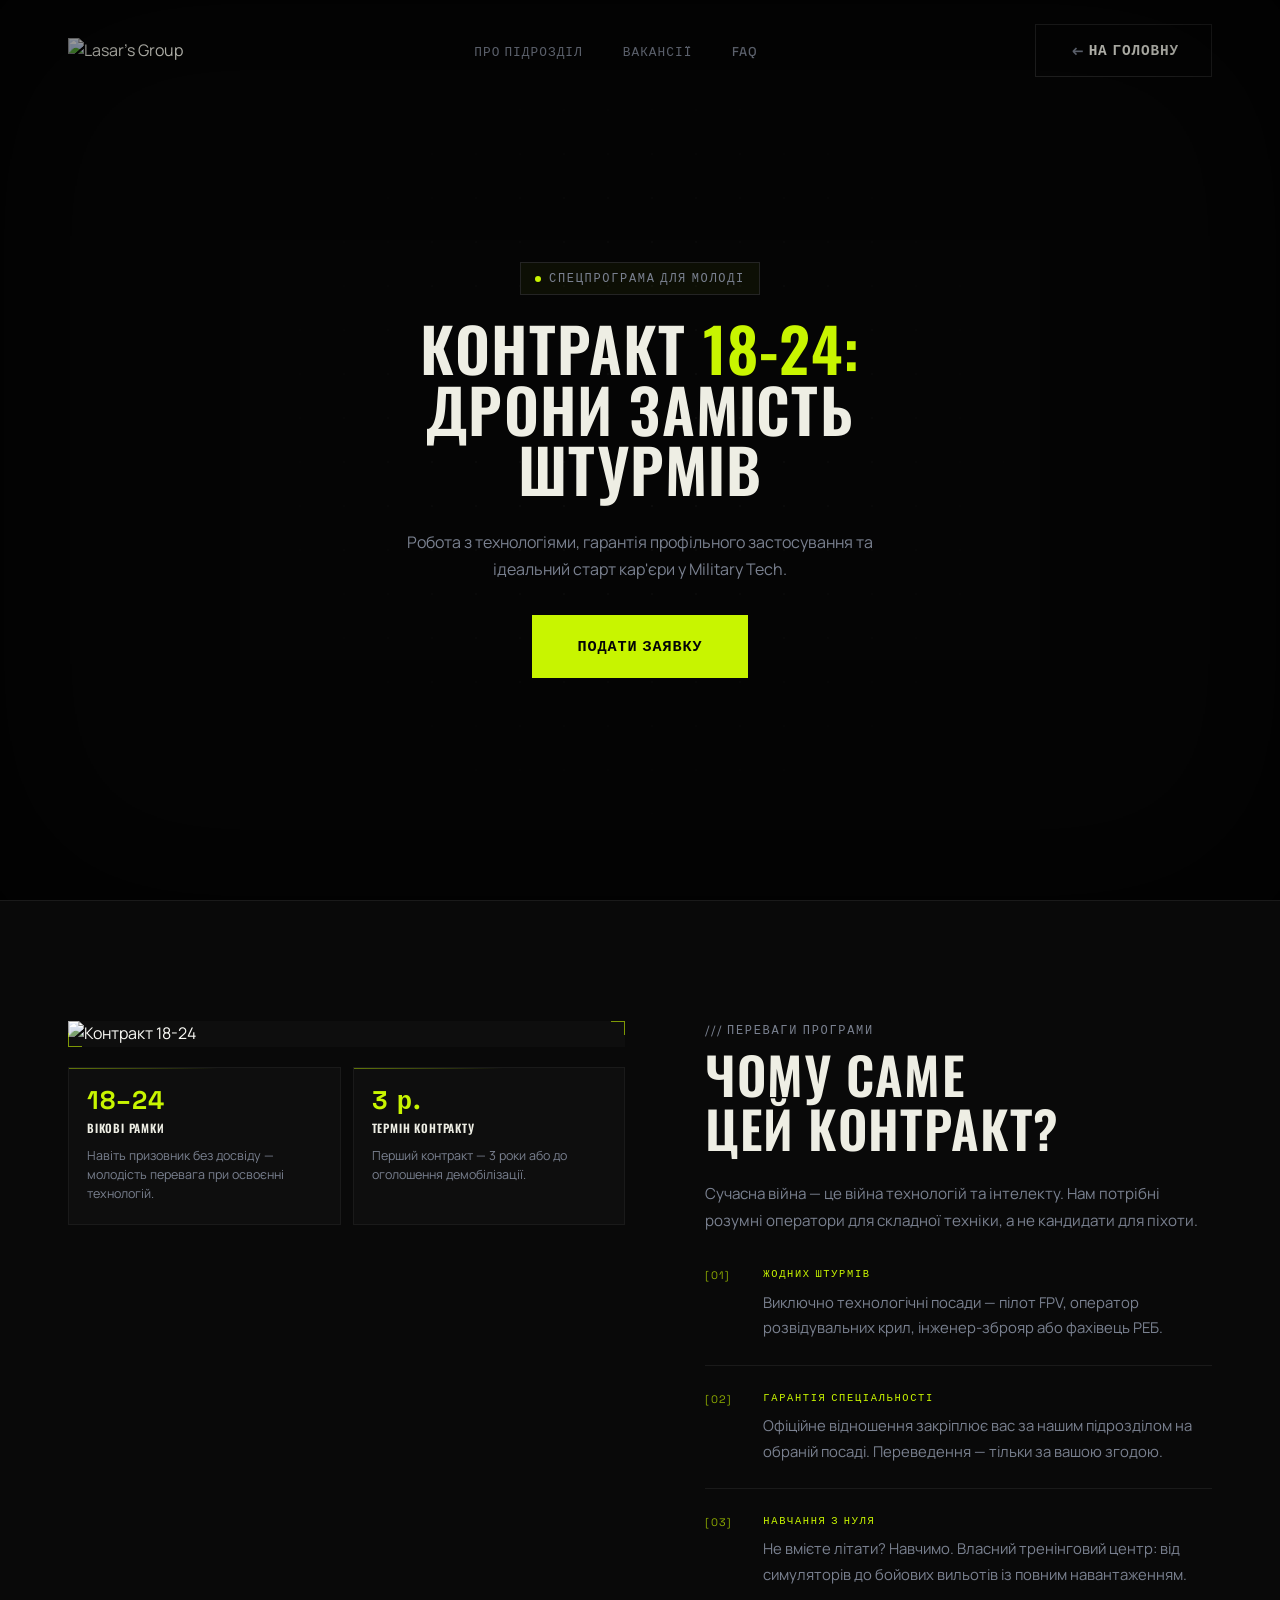
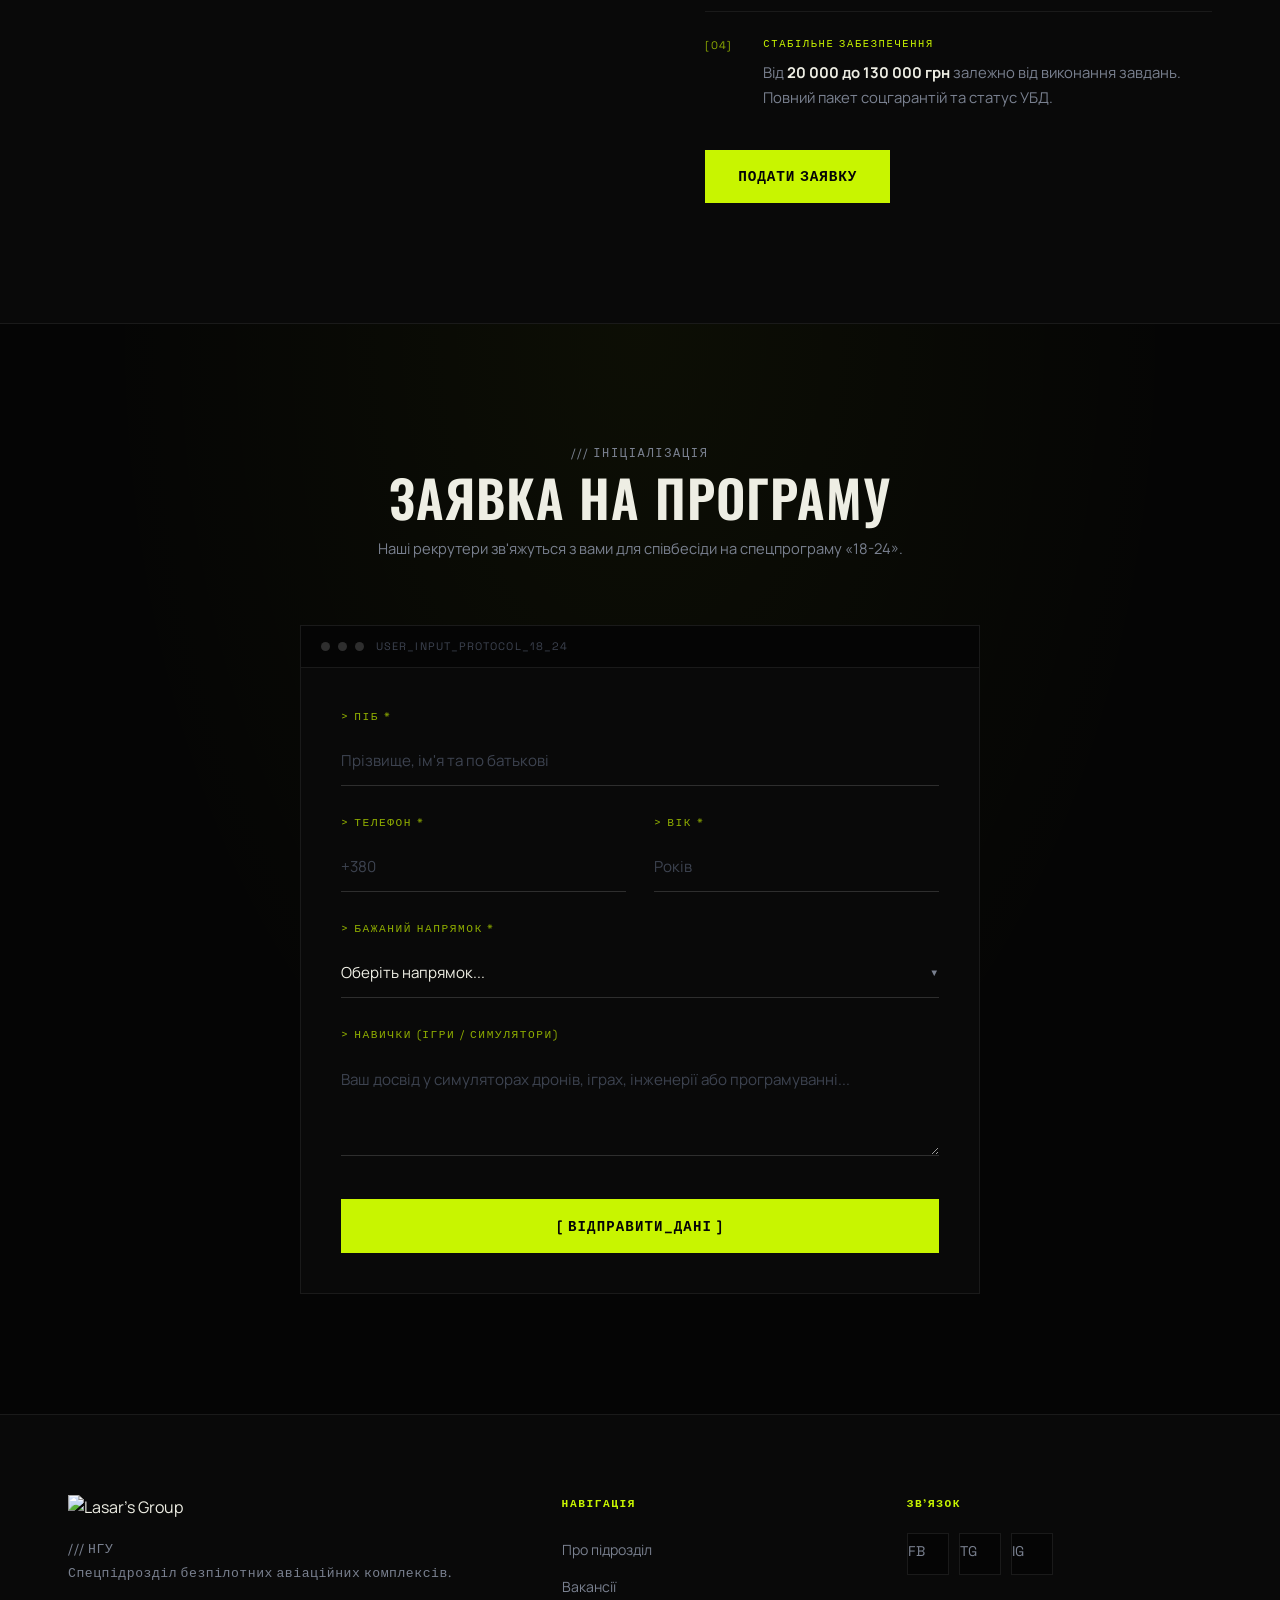
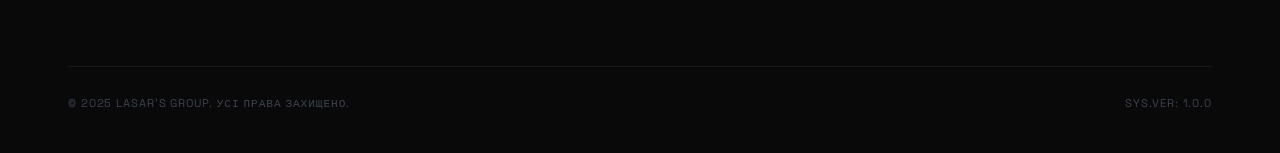
==== commit 04c6175b: "update mobile styles and content" ====
--- a/contract.html
+++ b/contract.html
@@ -13,133 +13,185 @@
     <link rel="stylesheet" href="style.css">
 
     <style>
-        /* ── Contract-page specific styles ── */
+        /* ── Contract page styles ── */
+
+        .contract-page-hero {
+            min-height: 56vh;
+            align-items: center;
+            padding-top: 100px;
+            padding-bottom: 60px;
+        }
+
         .contract-hero-bg::after {
             background:
-                linear-gradient(to top, var(--bg-dark) 0%, rgba(5,5,5,0.2) 50%, rgba(5,5,5,0.7) 100%),
-                linear-gradient(to right, var(--bg-dark) 0%, rgba(5,5,5,0.1) 60%, var(--bg-dark) 100%);
-        }
-
-        /* Numbered offer list — detailed version */
+                linear-gradient(to top, var(--bg-dark) 0%, rgba(5,5,5,0.15) 55%, rgba(5,5,5,0.65) 100%),
+                linear-gradient(to right, var(--bg-dark) 0%, rgba(5,5,5,0.05) 60%, var(--bg-dark) 100%);
+        }
+
+        /* ── Two-column layout ── */
+        .contract-details-grid {
+            display: grid;
+            grid-template-columns: 1.1fr 1fr;
+            gap: 80px;
+            align-items: start;
+        }
+
+        /* ── Offer list ── */
         .offer-list-v2 {
             display: flex;
             flex-direction: column;
-            gap: 0;
-            margin-bottom: 3rem;
         }
 
         .offer-item {
             display: grid;
-            grid-template-columns: 44px 1fr;
-            gap: 20px;
-            padding: 28px 0;
+            grid-template-columns: 40px 1fr;
+            gap: 18px;
+            padding: 24px 0;
             border-bottom: 1px solid var(--border-color);
             align-items: start;
         }
 
         .offer-item:first-child { padding-top: 0; }
-        .offer-item:last-child { border-bottom: none; padding-bottom: 0; }
+        .offer-item:last-child  { border-bottom: none; padding-bottom: 0; }
 
         .offer-index {
             font-family: var(--font-tech);
-            font-size: 0.72rem;
+            font-size: 0.68rem;
             color: var(--neon-dim);
-            letter-spacing: 0.1em;
-            padding-top: 5px;
-        }
-
-        .offer-body {}
+            letter-spacing: 0.12em;
+            padding-top: 4px;
+            line-height: 1;
+        }
 
         .offer-tag {
-            display: inline-block;
+            display: block;
             font-family: var(--font-tech);
-            font-size: 0.68rem;
+            font-size: 0.65rem;
             color: var(--neon-green);
-            letter-spacing: 0.14em;
-            margin-bottom: 8px;
+            letter-spacing: 0.16em;
+            margin-bottom: 7px;
         }
 
         .offer-text {
-            font-size: 0.95rem;
+            font-size: 0.93rem;
             color: var(--text-light);
             line-height: 1.7;
-        }
-
-        /* Two-column info boxes */
-        .info-grid {
+            margin: 0;
+        }
+
+        /* ── Right column ── */
+        .contract-right {
+            display: flex;
+            flex-direction: column;
+            gap: 20px;
+        }
+
+        /* Image */
+        .contract-photo {
+            position: relative;
+            overflow: hidden;
+            background-color: var(--bg-card);
+        }
+
+        .contract-photo img {
+            width: 100%;
+            display: block;
+            filter: grayscale(60%) contrast(1.1);
+            transition: filter 0.6s ease;
+        }
+
+        .contract-photo:hover img { filter: grayscale(0%) contrast(1); }
+
+        /* Info boxes row */
+        .info-boxes {
             display: grid;
             grid-template-columns: 1fr 1fr;
-            gap: 16px;
-            margin-top: 3rem;
+            gap: 12px;
         }
 
         .info-box {
-            padding: 24px 20px;
+            padding: 20px 18px;
             border: 1px solid var(--border-color);
             background-color: var(--bg-card);
             position: relative;
-            transition: border-color var(--transition-fast);
-        }
-
-        .info-box:hover { border-color: var(--border-highlight); }
-
-        .info-box::before {
+            overflow: hidden;
+        }
+
+        .info-box::after {
             content: "";
             position: absolute;
-            top: 0; left: 0; right: 0;
-            height: 1px;
-            background: linear-gradient(90deg, var(--neon-green) 0%, transparent 60%);
-            opacity: 0.5;
+            top: 0; left: 0; right: 0; height: 1px;
+            background: linear-gradient(90deg, var(--neon-green) 0%, transparent 55%);
+            opacity: 0.45;
         }
 
         .info-box-num {
             font-family: var(--font-tech);
-            font-size: 1.8rem;
+            font-size: 1.6rem;
             font-weight: 700;
             color: var(--neon-green);
             line-height: 1;
+            margin-bottom: 6px;
+        }
+
+        .info-box-title {
+            font-family: var(--font-heading);
+            font-size: 0.72rem;
+            letter-spacing: 0.07em;
+            color: var(--text-white);
             margin-bottom: 8px;
-        }
-
-        .info-box-title {
-            font-size: 0.8rem;
-            letter-spacing: 0.06em;
-            margin-bottom: 10px;
-            color: var(--text-white);
+            text-transform: uppercase;
         }
 
         .info-box-desc {
-            font-size: 0.82rem;
+            font-size: 0.78rem;
             color: var(--text-light);
-            line-height: 1.6;
-        }
-
-        /* Contract page hero specific */
-        .contract-page-hero {
-            min-height: 55vh;
-            padding-top: 100px;
-            align-items: center;
-        }
-
+            line-height: 1.55;
+        }
+
+        /* ── Mobile ── */
         @media (max-width: 768px) {
-            .offer-item { grid-template-columns: 34px 1fr; gap: 14px; padding: 20px 0; }
-            .offer-text { font-size: 0.88rem; }
-            .info-grid { grid-template-columns: 1fr 1fr; gap: 12px; }
-            .info-box { padding: 18px 14px; }
-            .info-box-num { font-size: 1.4rem; }
-            .info-box-title { font-size: 0.74rem; }
-            .info-box-desc { font-size: 0.78rem; }
-
             .contract-page-hero {
-                min-height: 50vh;
-                padding-top: 80px;
+                min-height: 48vh;
+                padding-top: 76px;
                 padding-bottom: 40px;
                 align-items: flex-end;
             }
-        }
-
-        @media (max-width: 400px) {
-            .info-grid { grid-template-columns: 1fr; }
+
+            .contract-details-grid {
+                grid-template-columns: 1fr;
+                gap: 0;
+            }
+
+            /* On mobile: show image ABOVE the text, inline as a banner */
+            .contract-right {
+                order: -1; /* photo first */
+                gap: 0;
+                margin-bottom: 32px;
+            }
+
+            .contract-photo {
+                height: 200px;
+            }
+
+            .contract-photo img {
+                width: 100%;
+                height: 100%;
+                object-fit: cover;
+                object-position: center 30%;
+            }
+
+            .info-boxes {
+                display: none; /* hidden on mobile, info is in the list */
+            }
+
+            .offer-item {
+                grid-template-columns: 30px 1fr;
+                gap: 12px;
+                padding: 18px 0;
+            }
+
+            .offer-text { font-size: 0.88rem; }
         }
     </style>
 </head>
@@ -162,7 +214,6 @@
             <a href="index.html" class="btn btn-outline nav-btn">
                 <span class="btn-bracket">←</span> На головну
             </a>
-
             <button class="mobile-toggle" aria-label="Відкрити меню" id="mobile-toggle">
                 <span></span><span></span><span></span>
             </button>
@@ -179,21 +230,22 @@
     </header>
 
     <main>
+
         <!-- Hero -->
         <section class="hero contract-page-hero">
-            <div class="hero-bg contract-hero-bg" style="opacity:0.25; background-image:url('https://lasarsgroup.army/assets/finaly-accept-3Ueftpqy.png');"></div>
+            <div class="hero-bg contract-hero-bg" style="opacity:0.3; background-image:url('https://lasarsgroup.army/assets/finaly-accept-3Ueftpqy.png');"></div>
             <div class="hero-grid"></div>
-            <div class="container" style="position:relative;z-index:1;">
-                <div class="hero-content" style="max-width:680px; margin:0 auto; text-align:center;">
-                    <div class="hero-badge" style="margin:0 auto 1.5rem;">
+            <div class="container" style="position:relative; z-index:1;">
+                <div class="hero-content" style="max-width:640px; margin:0 auto; text-align:center;">
+                    <div class="hero-badge" style="margin: 0 auto 1.4rem; justify-content:center;">
                         <span class="hero-badge-dot"></span>
-                        <span class="tech-label">СПЕЦПРОГРАМА ДЛЯ МОЛОДІ</span>
-                    </div>
-                    <h1 class="hero-title" style="font-size:clamp(2.4rem,6vw,4rem);">
+                        <span class="tech-label">Спецпрограма для молоді</span>
+                    </div>
+                    <h1 class="hero-title" style="font-size: clamp(2.2rem, 6vw, 3.8rem);">
                         КОНТРАКТ <span class="text-neon">18-24:</span><br>
                         ДРОНИ ЗАМІСТЬ ШТУРМІВ
                     </h1>
-                    <p class="hero-desc" style="max-width:540px;margin:0 auto 2rem;">
+                    <p class="hero-desc" style="max-width:500px; margin: 0 auto 2rem; font-size:1rem;">
                         Робота з технологіями, гарантія профільного застосування та ідеальний старт кар'єри у Military Tech.
                     </p>
                     <a href="#apply" class="btn btn-primary btn-lg">ПОДАТИ ЗАЯВКУ</a>
@@ -204,68 +256,72 @@
         <!-- Contract Details -->
         <section class="section bg-surface">
             <div class="container">
-                <div style="display:grid; grid-template-columns:1.1fr 1fr; gap:80px; align-items:start;">
-
-                    <!-- Left: offer list -->
+                <div class="contract-details-grid">
+
+                    <!-- Right: photo + info boxes (shows first on mobile) -->
+                    <div class="contract-right">
+                        <div class="contract-photo frame-box">
+                            <img src="https://lasarsgroup.army/assets/finaly-accept-3Ueftpqy.png" alt="Контракт 18-24">
+                            <div class="frame-corner top-right"></div>
+                            <div class="frame-corner bottom-left"></div>
+                        </div>
+
+                        <div class="info-boxes">
+                            <div class="info-box">
+                                <div class="info-box-num font-tech">18–24</div>
+                                <h4 class="info-box-title">Вікові рамки</h4>
+                                <p class="info-box-desc">Навіть призовник без досвіду — молодість перевага при освоєнні технологій.</p>
+                            </div>
+                            <div class="info-box">
+                                <div class="info-box-num font-tech">3 р.</div>
+                                <h4 class="info-box-title">Термін контракту</h4>
+                                <p class="info-box-desc">Перший контракт — 3 роки або до оголошення демобілізації.</p>
+                            </div>
+                        </div>
+                    </div>
+
+                    <!-- Left: text + offer list -->
                     <div>
                         <div class="tech-label mb-2">/// ПЕРЕВАГИ ПРОГРАМИ</div>
                         <h2 class="section-title mb-4">ЧОМУ САМЕ<br>ЦЕЙ КОНТРАКТ?</h2>
 
-                        <p style="font-size:1rem; color:var(--text-light); line-height:1.8; margin-bottom:2.5rem;">
-                            Сучасна війна — це війна технологій та інтелекту. Нам потрібні розумні оператори, здатні керувати складною технікою, а не кандидати для піхоти.
+                        <p style="font-size:0.95rem; color:var(--text-light); line-height:1.8; margin-bottom:2rem;">
+                            Сучасна війна — це війна технологій та інтелекту. Нам потрібні розумні оператори для складної техніки, а не кандидати для піхоти.
                         </p>
 
                         <div class="offer-list-v2">
                             <div class="offer-item">
                                 <span class="offer-index">[01]</span>
-                                <div class="offer-body">
+                                <div>
                                     <span class="offer-tag">ЖОДНИХ ШТУРМІВ</span>
-                                    <p class="offer-text">Виключно технологічні посади. Пілот FPV, оператор розвідувальних крил, інженер-зброяр або фахівець РЕБ — ваш вибір.</p>
+                                    <p class="offer-text">Виключно технологічні посади — пілот FPV, оператор розвідувальних крил, інженер-зброяр або фахівець РЕБ.</p>
                                 </div>
                             </div>
                             <div class="offer-item">
                                 <span class="offer-index">[02]</span>
-                                <div class="offer-body">
+                                <div>
                                     <span class="offer-tag">ГАРАНТІЯ СПЕЦІАЛЬНОСТІ</span>
-                                    <p class="offer-text">Офіційне відношення гарантує службу в нашому підрозділі на обраній посаді. Переведення в іншу частину — тільки за вашою згодою.</p>
+                                    <p class="offer-text">Офіційне відношення закріплює вас за нашим підрозділом на обраній посаді. Переведення — тільки за вашою згодою.</p>
                                 </div>
                             </div>
                             <div class="offer-item">
                                 <span class="offer-index">[03]</span>
-                                <div class="offer-body">
+                                <div>
                                     <span class="offer-tag">НАВЧАННЯ З НУЛЯ</span>
                                     <p class="offer-text">Не вмієте літати? Навчимо. Власний тренінговий центр: від симуляторів до бойових вильотів із повним навантаженням.</p>
                                 </div>
                             </div>
                             <div class="offer-item">
                                 <span class="offer-index">[04]</span>
-                                <div class="offer-body">
+                                <div>
                                     <span class="offer-tag">СТАБІЛЬНЕ ЗАБЕЗПЕЧЕННЯ</span>
-                                    <p class="offer-text">Заробітна плата від <strong style="color:var(--text-white)">20 000 до 130 000 грн</strong> залежно від виконання завдань. Повний пакет соціальних гарантій та статус УБД.</p>
+                                    <p class="offer-text">Від <strong style="color:var(--text-white)">20 000 до 130 000 грн</strong> залежно від виконання завдань. Повний пакет соцгарантій та статус УБД.</p>
                                 </div>
                             </div>
                         </div>
-                    </div>
-
-                    <!-- Right: info boxes + image -->
-                    <div>
-                        <div class="contract-image frame-box" style="margin-bottom:24px;">
-                            <img src="https://lasarsgroup.army/assets/finaly-accept-3Ueftpqy.png" alt="Контракт 18-24">
-                            <div class="frame-corner top-right"></div>
-                            <div class="frame-corner bottom-left"></div>
-                        </div>
-
-                        <div class="info-grid">
-                            <div class="info-box">
-                                <div class="info-box-num font-tech">18-24</div>
-                                <h4 class="info-box-title">ВІКОВІ РАМКИ</h4>
-                                <p class="info-box-desc">Навіть якщо ви призовник без досвіду — ваша молодість перевага при освоєнні технологій.</p>
-                            </div>
-                            <div class="info-box">
-                                <div class="info-box-num font-tech">3 р.</div>
-                                <h4 class="info-box-title">ТЕРМІН КОНТРАКТУ</h4>
-                                <p class="info-box-desc">Перший контракт — 3 роки або до оголошення демобілізації. Офіційно, прозоро.</p>
-                            </div>
+
+                        <div style="margin-top: 2.5rem;">
+                            <a href="#apply" class="btn btn-primary">ПОДАТИ ЗАЯВКУ</a>
                         </div>
                     </div>
 
@@ -279,7 +335,7 @@
                 <div class="section-header text-center mb-5">
                     <div class="tech-label mb-2">/// ІНІЦІАЛІЗАЦІЯ</div>
                     <h2 class="section-title">ЗАЯВКА НА ПРОГРАМУ</h2>
-                    <p style="color:var(--text-light);margin-top:.75rem;font-size:.95rem;">
+                    <p style="color:var(--text-light); margin-top:.75rem; font-size:.92rem;">
                         Наші рекрутери зв'яжуться з вами для співбесіди на спецпрограму «18-24».
                     </p>
                 </div>
@@ -329,6 +385,7 @@
                 </form>
             </div>
         </section>
+
     </main>
 
     <footer class="footer">
@@ -366,10 +423,6 @@
         </div>
     </footer>
 
-    <div class="mobile-sticky-cta">
-        <a href="#apply" class="btn btn-primary btn-block font-tech">[ ПОДАТИ_ЗАЯВКУ ]</a>
-    </div>
-
     <script src="script.js"></script>
 </body>
 </html>
--- a/style.css
+++ b/style.css
@@ -1001,28 +1001,6 @@
 }
 
 /* ═══════════════════════════════════════════
-   MOBILE STICKY CTA
-═══════════════════════════════════════════ */
-.mobile-sticky-cta {
-  display: none;
-  position: fixed; bottom: 0; left: 0;
-  width: 100%; z-index: 900;
-  padding: 12px 16px;
-  padding-bottom: calc(12px + env(safe-area-inset-bottom));
-  background: linear-gradient(to top, rgba(5,5,5,1) 0%, rgba(5,5,5,0.97) 60%, rgba(5,5,5,0) 100%);
-}
-
-.mobile-sticky-cta .btn {
-  height: 52px; font-size: 0.88rem;
-  letter-spacing: 0.1em;
-  box-shadow: 0 0 28px rgba(200,245,0,0.18);
-}
-
-@media (max-width: 768px) {
-  .mobile-sticky-cta { display: block; }
-}
-
-/* ═══════════════════════════════════════════
    MOBILE — 768px
 ═══════════════════════════════════════════ */
 @media (max-width: 768px) {
@@ -1117,7 +1095,7 @@
   .submit-btn { height: 52px; font-size: 0.84rem; }
 
   /* Footer */
-  .footer { padding: 52px 0 calc(72px + env(safe-area-inset-bottom)); }
+  .footer { padding: 48px 0 40px; }
   .footer-grid { grid-template-columns: 1fr; gap: 36px; }
   .footer-links { grid-template-columns: 1fr 1fr; gap: 24px; }
   .footer-bottom { flex-direction: column; gap: 8px; text-align: center; }
